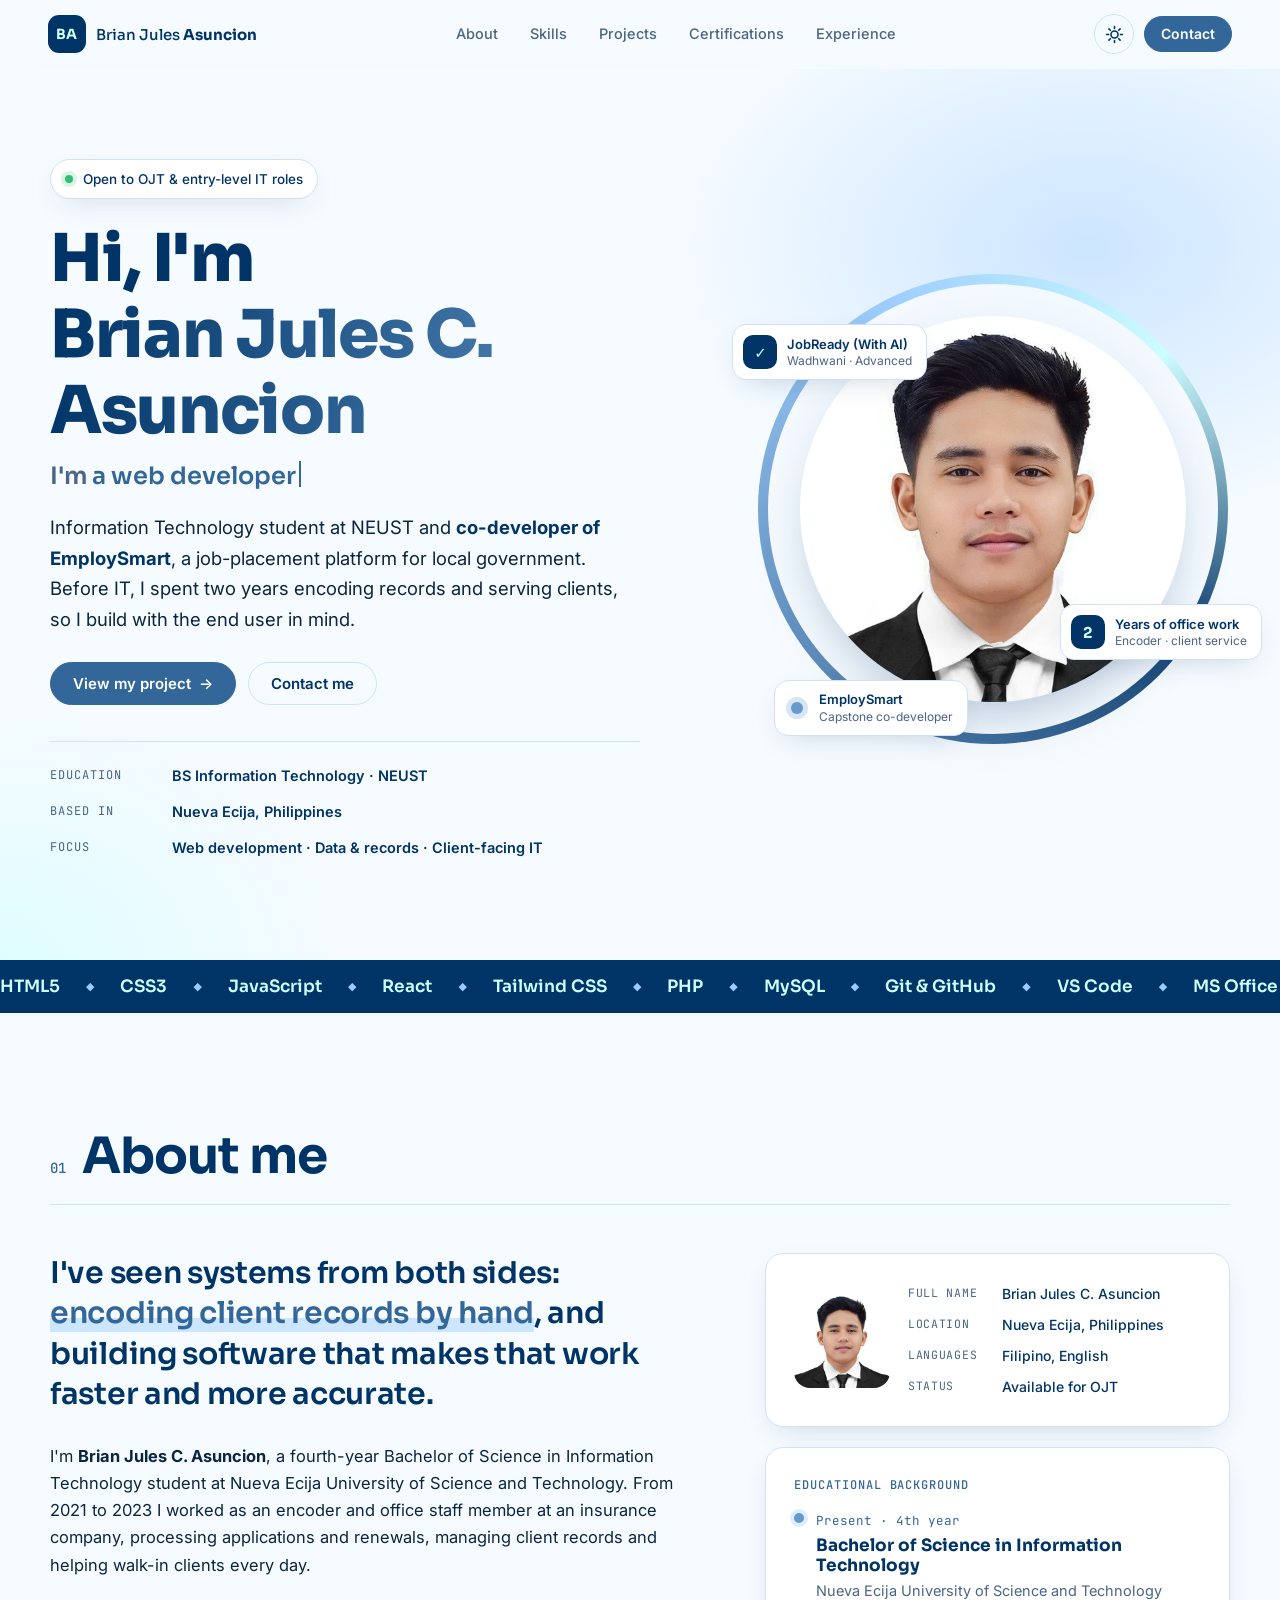
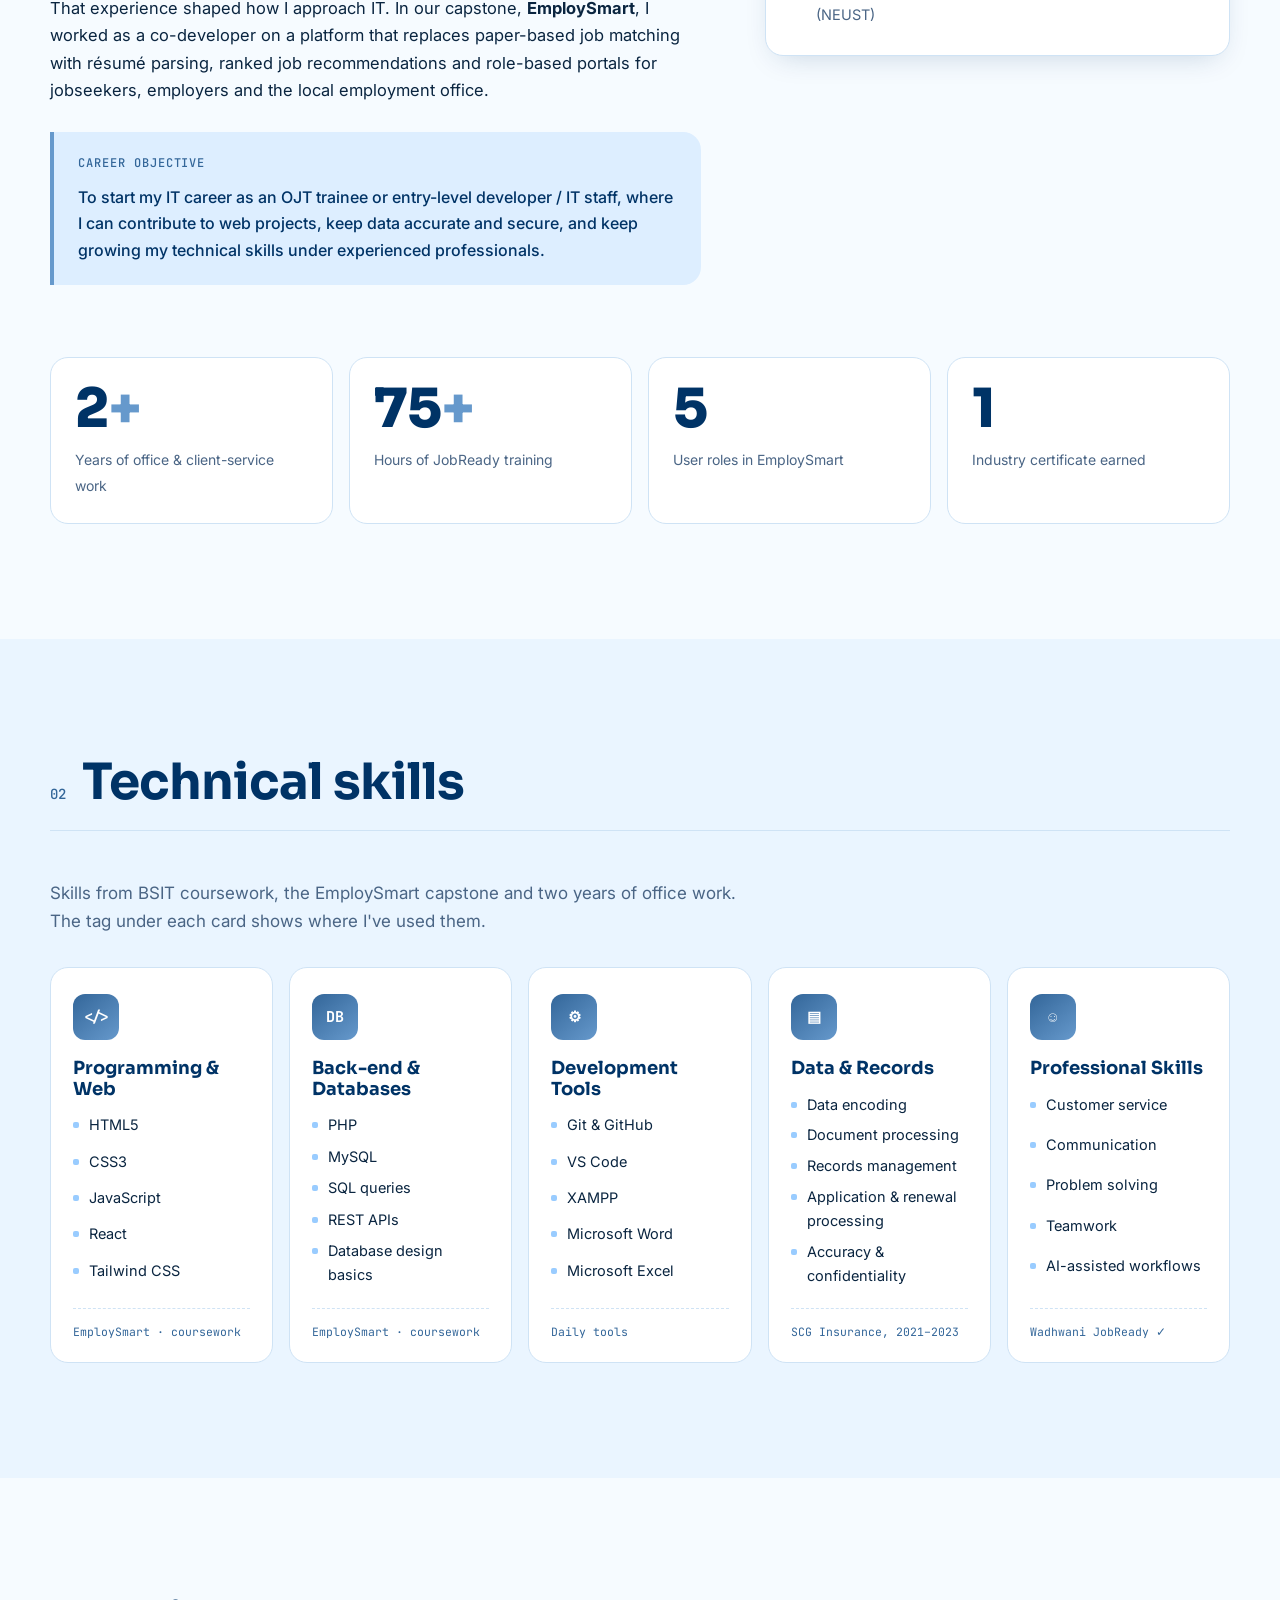
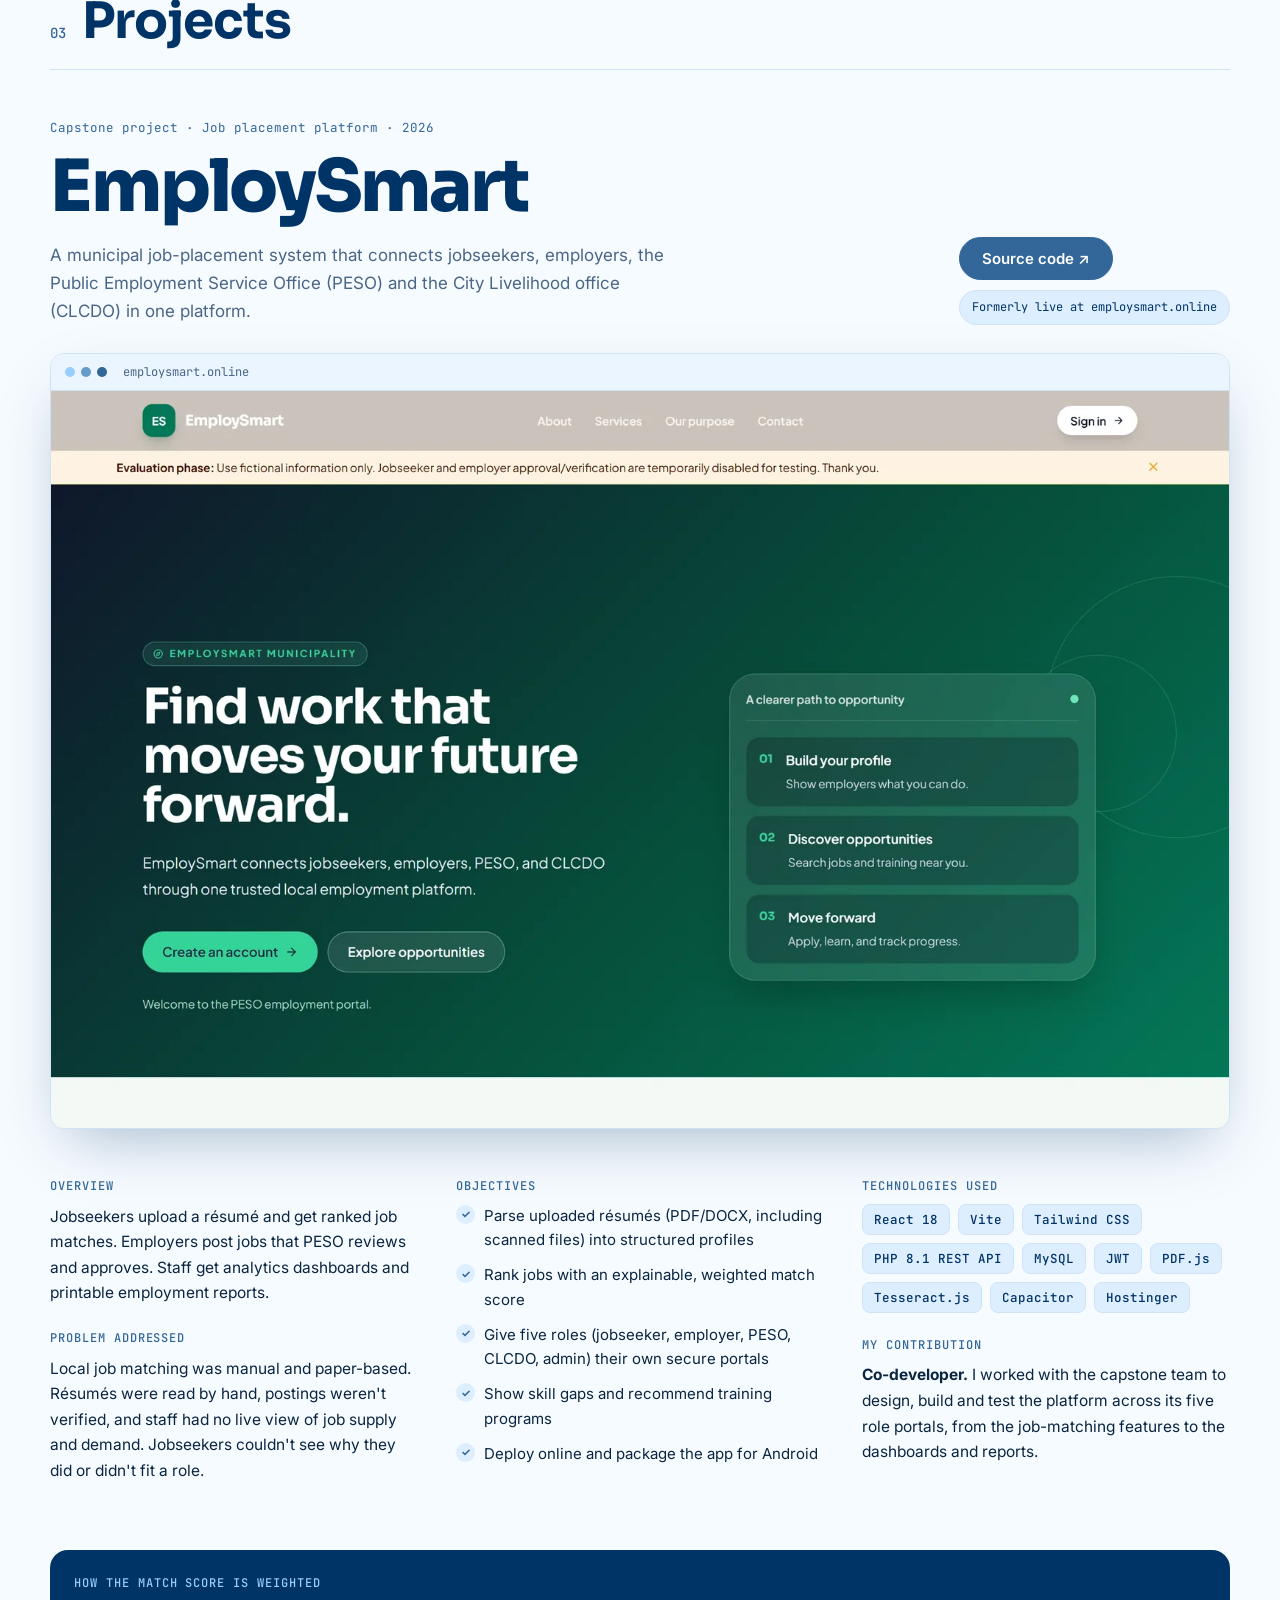
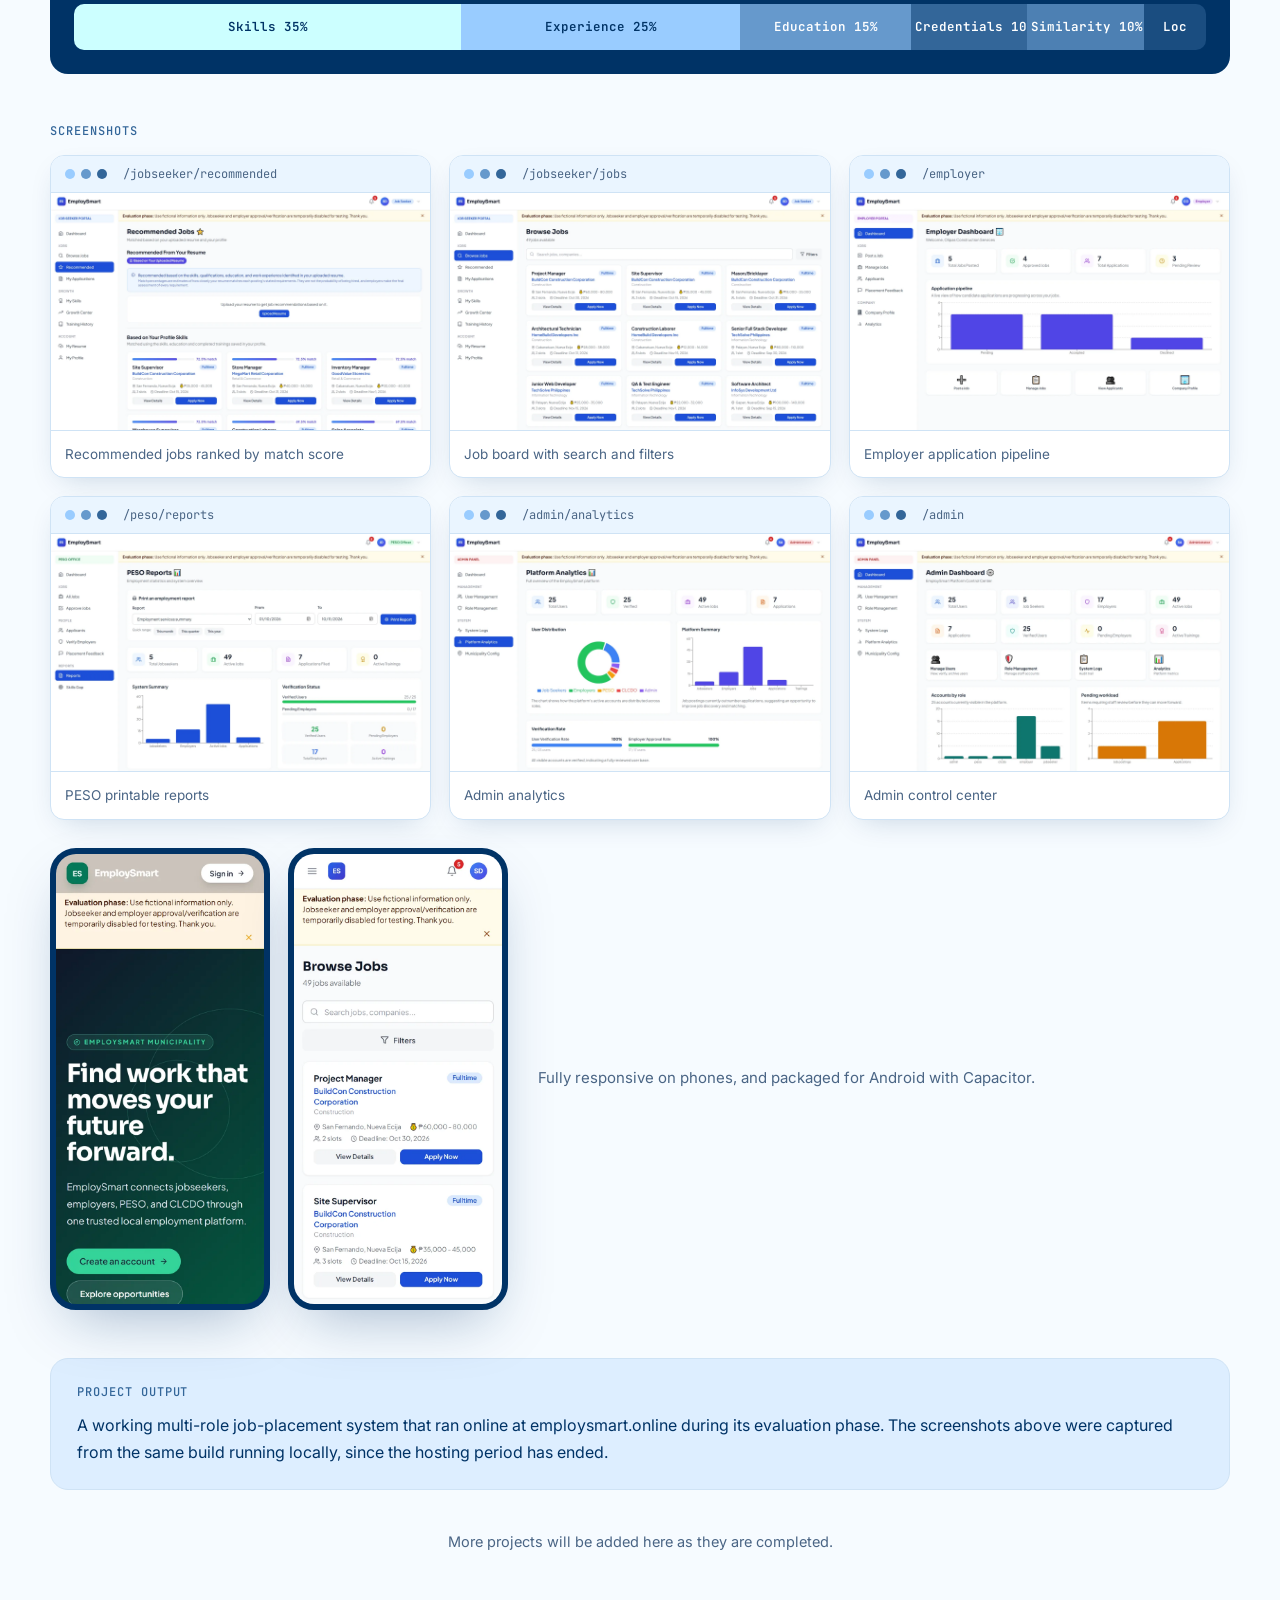
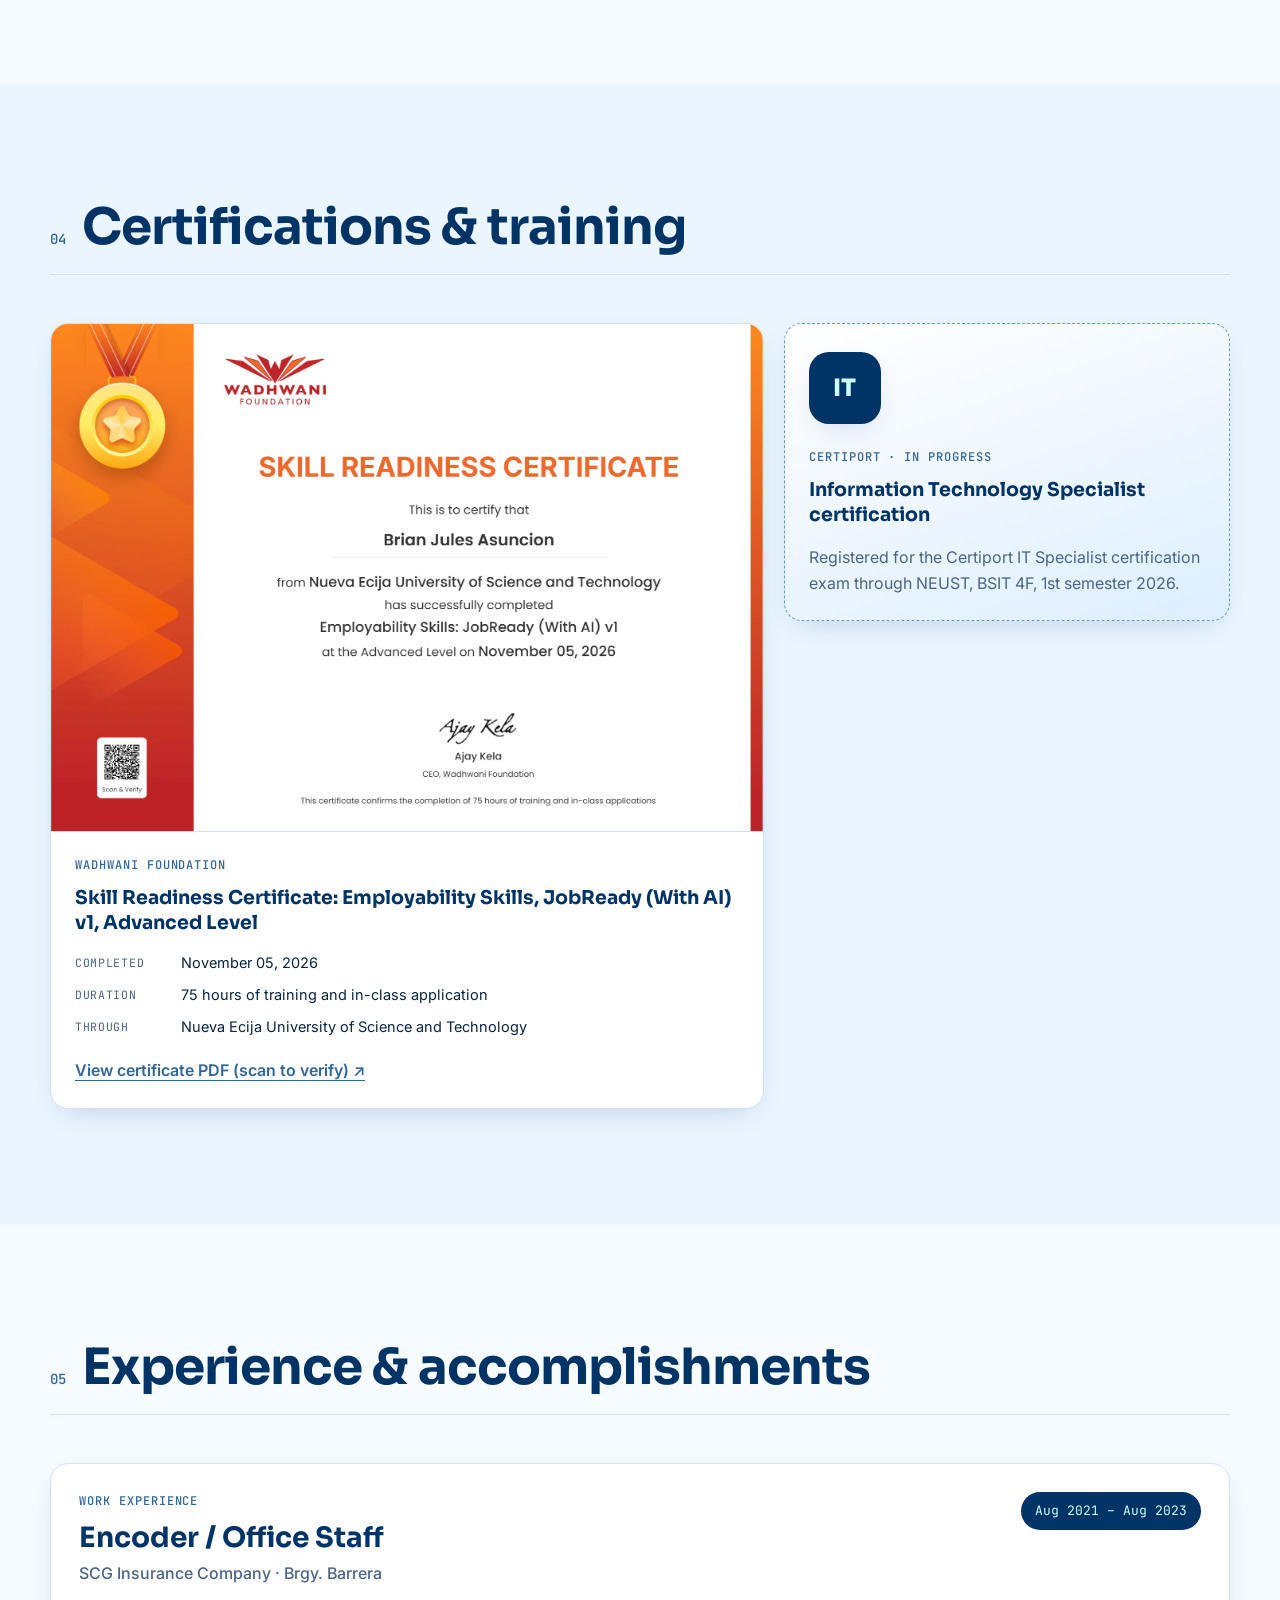
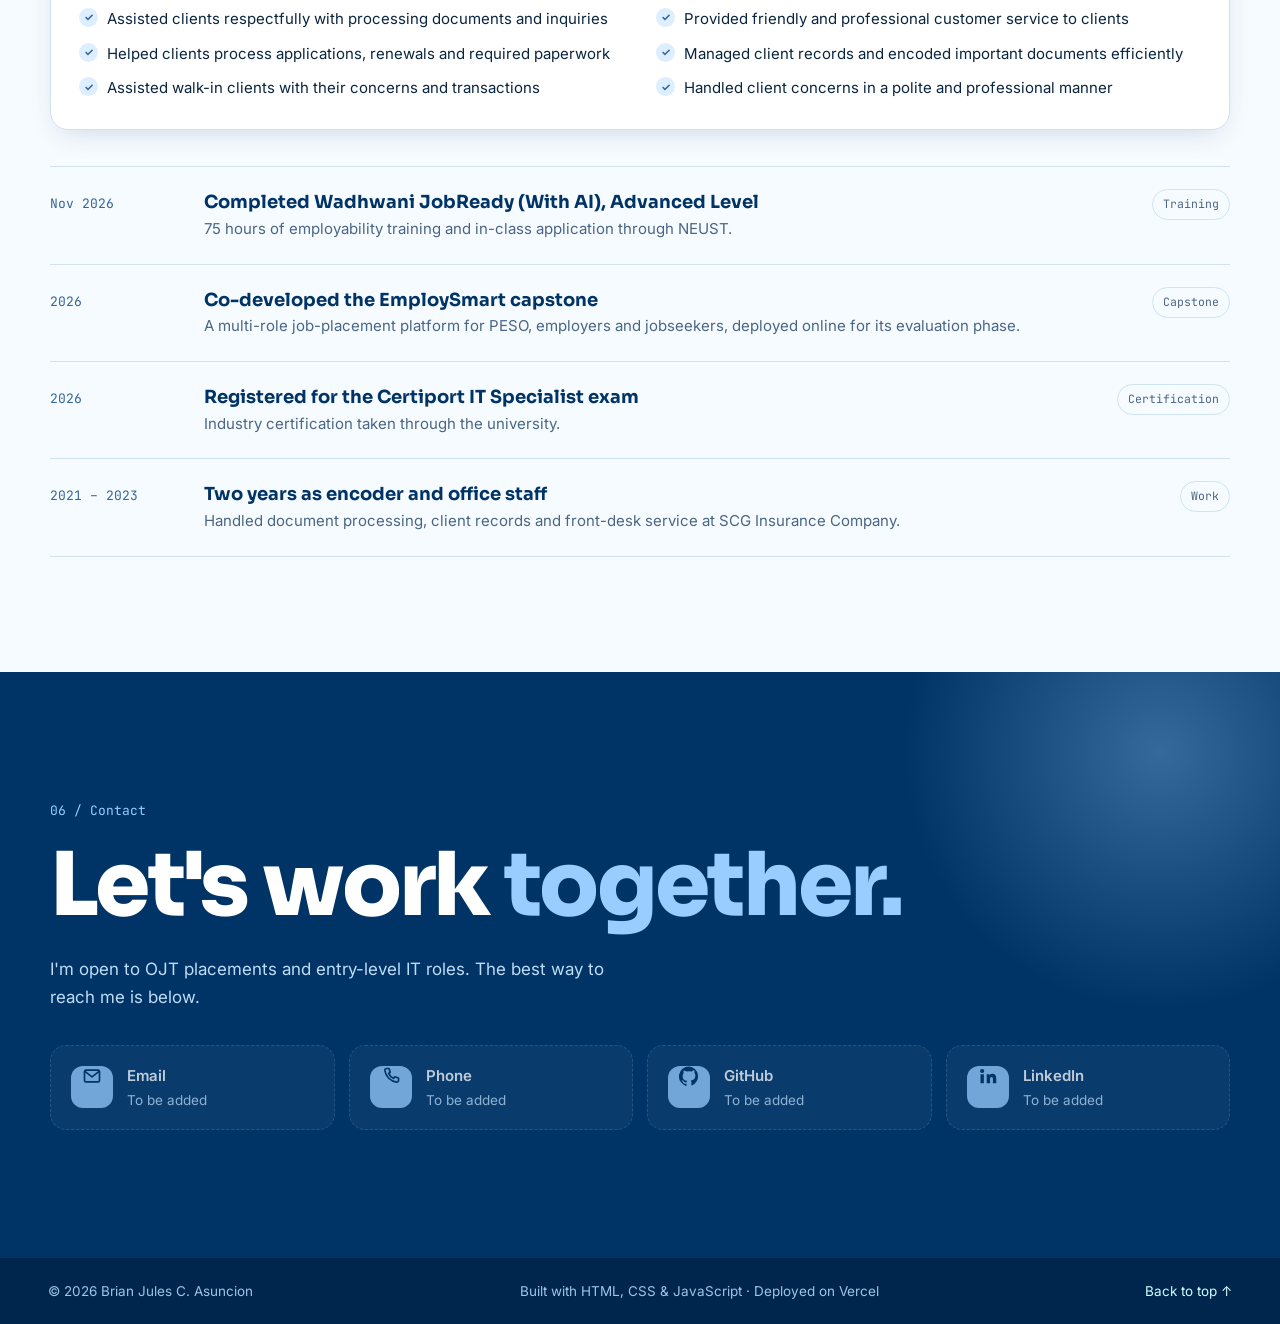
==== index.html @ f1e6bc7c "Add Brian Jules C. Asuncion IT portfolio website" ====
<!doctype html>
<html lang="en">
<head>
  <meta charset="utf-8" />
  <meta name="viewport" content="width=device-width, initial-scale=1" />
  <title>Brian Jules C. Asuncion | IT Portfolio</title>
  <meta name="description" content="IT portfolio of Brian Jules C. Asuncion, a BSIT student at NEUST and co-developer of EmploySmart, a job-placement platform. Skills, projects, certifications and experience." />
  <meta name="theme-color" content="#003366" />
  <meta property="og:title" content="Brian Jules C. Asuncion | IT Portfolio" />
  <meta property="og:description" content="BSIT student, EmploySmart co-developer and former encoder/office staff from Nueva Ecija, Philippines." />
  <meta property="og:image" content="/img/og.jpg" />
  <meta property="og:type" content="website" />
  <link rel="icon" href="data:image/svg+xml,%3Csvg xmlns='http://www.w3.org/2000/svg' viewBox='0 0 64 64'%3E%3Crect width='64' height='64' rx='14' fill='%23003366'/%3E%3Ctext x='50%25' y='54%25' text-anchor='middle' dominant-baseline='middle' font-family='Arial,sans-serif' font-weight='700' font-size='26' fill='%23CCFFFF'%3EBA%3C/text%3E%3C/svg%3E" />
  <link rel="preconnect" href="https://fonts.googleapis.com" />
  <link rel="preconnect" href="https://fonts.gstatic.com" crossorigin />
  <link href="https://fonts.googleapis.com/css2?family=Sora:wght@500;600;700;800&family=Inter:wght@400;500;600&family=JetBrains+Mono:wght@400;500&display=swap" rel="stylesheet" />
  <link rel="preload" as="image" href="img/brian.webp" />
  <link rel="stylesheet" href="styles.css" />
  <script>try{var t=localStorage.getItem('theme');if(t)document.documentElement.dataset.theme=t;}catch(e){}</script>
</head>
<body>
  <a class="skip" href="#main">Skip to content</a>
  <div class="progress" aria-hidden="true"></div>

  <header class="nav">
    <a href="#top" class="nav__logo" aria-label="Back to top">
      <span class="nav__mark">BA</span>
      <span class="nav__name">Brian Jules <b>Asuncion</b></span>
    </a>
    <nav class="nav__links" aria-label="Primary">
      <a href="#about">About</a>
      <a href="#skills">Skills</a>
      <a href="#projects">Projects</a>
      <a href="#certs">Certifications</a>
      <a href="#experience">Experience</a>
    </nav>
    <div class="nav__right">
      <button class="theme-btn" aria-label="Toggle dark mode" title="Toggle dark mode">
        <svg class="i-sun" viewBox="0 0 24 24" aria-hidden="true"><circle cx="12" cy="12" r="4.5" fill="none" stroke="currentColor" stroke-width="2"/><path d="M12 2v2.5M12 19.5V22M2 12h2.5M19.5 12H22M4.9 4.9l1.8 1.8M17.3 17.3l1.8 1.8M4.9 19.1l1.8-1.8M17.3 6.7l1.8-1.8" stroke="currentColor" stroke-width="2" stroke-linecap="round"/></svg>
        <svg class="i-moon" viewBox="0 0 24 24" aria-hidden="true"><path d="M20 14.5A8.5 8.5 0 0 1 9.5 4a8.5 8.5 0 1 0 10.5 10.5Z" fill="none" stroke="currentColor" stroke-width="2" stroke-linejoin="round"/></svg>
      </button>
      <a href="#contact" class="btn btn--sm btn--primary nav__cta">Contact</a>
      <button class="nav__burger" aria-label="Open menu" aria-expanded="false" aria-controls="menu"><span></span><span></span></button>
    </div>
  </header>

  <div class="menu" id="menu" hidden>
    <nav aria-label="Mobile">
      <a href="#about"><small>01</small>About</a>
      <a href="#skills"><small>02</small>Skills</a>
      <a href="#projects"><small>03</small>Projects</a>
      <a href="#certs"><small>04</small>Certifications</a>
      <a href="#experience"><small>05</small>Experience</a>
      <a href="#contact"><small>06</small>Contact</a>
    </nav>
  </div>

  <main id="main">

    <!-- ============ HOME ============ -->
    <section class="hero" id="top">
      <div class="hero__inner">
        <div class="hero__text">
          <span class="eyebrow"><i></i>Open to OJT &amp; entry-level IT roles</span>
          <h1 class="hero__title">Hi, I'm <span class="hero__name">Brian Jules C. Asuncion</span></h1>
          <p class="hero__typed" aria-hidden="true">I'm <span class="typed">a BSIT student</span><span class="caret"></span></p>
          <p class="sr-only">I'm a BSIT student, a web developer, the co-developer of EmploySmart, and an experienced encoder and office staff member.</p>
          <p class="hero__lede">Information Technology student at NEUST and <strong>co-developer of EmploySmart</strong>, a job-placement platform for local government. Before IT, I spent two years encoding records and serving clients, so I build with the end user in mind.</p>
          <div class="hero__cta">
            <a href="#projects" class="btn btn--primary">View my project <span aria-hidden="true">→</span></a>
            <a href="#contact" class="btn btn--ghost">Contact me</a>
          </div>
          <ul class="hero__meta">
            <li><span class="mono">Education</span><b>BS Information Technology · NEUST</b></li>
            <li><span class="mono">Based in</span><b>Nueva Ecija, Philippines</b></li>
            <li><span class="mono">Focus</span><b>Web development · Data &amp; records · Client-facing IT</b></li>
          </ul>
        </div>

        <div class="hero__visual">
          <div class="hero__ring" aria-hidden="true"></div>
          <div class="hero__photo">
            <img src="img/brian.webp" alt="Portrait of Brian Jules C. Asuncion in a dark suit and tie" width="600" height="600" />
          </div>
          <div class="badge badge--a"><span class="badge__icon" aria-hidden="true">✓</span><span><b>JobReady (With AI)</b><small>Wadhwani · Advanced</small></span></div>
          <div class="badge badge--b"><span class="badge__num">2</span><span><b>Years of office work</b><small>Encoder · client service</small></span></div>
          <a class="badge badge--c" href="#projects"><span class="badge__dot" aria-hidden="true"></span><span><b>EmploySmart</b><small>Capstone co-developer</small></span></a>
        </div>
      </div>
    </section>

    <div class="marquee" aria-label="Tools and technologies">
      <div class="marquee__track">
        <span>HTML5</span><i>◆</i><span>CSS3</span><i>◆</i><span>JavaScript</span><i>◆</i><span>React</span><i>◆</i><span>Tailwind CSS</span><i>◆</i><span>PHP</span><i>◆</i><span>MySQL</span><i>◆</i><span>Git &amp; GitHub</span><i>◆</i><span>VS Code</span><i>◆</i><span>MS Office</span><i>◆</i><span>Data Encoding</span><i>◆</i>
        <span aria-hidden="true">HTML5</span><i>◆</i><span aria-hidden="true">CSS3</span><i>◆</i><span aria-hidden="true">JavaScript</span><i>◆</i><span aria-hidden="true">React</span><i>◆</i><span aria-hidden="true">Tailwind CSS</span><i>◆</i><span aria-hidden="true">PHP</span><i>◆</i><span aria-hidden="true">MySQL</span><i>◆</i><span aria-hidden="true">Git &amp; GitHub</span><i>◆</i><span aria-hidden="true">VS Code</span><i>◆</i><span aria-hidden="true">MS Office</span><i>◆</i><span aria-hidden="true">Data Encoding</span><i>◆</i>
      </div>
    </div>

    <!-- ============ ABOUT ============ -->
    <section class="section" id="about">
      <header class="sec-head reveal">
        <span class="sec-head__idx mono">01</span>
        <h2 class="sec-head__title">About me</h2>
      </header>

      <div class="about">
        <div class="about__main">
          <p class="big reveal">I've seen systems from both sides: <em>encoding client records by hand</em>, and building software that makes that work faster and more accurate.</p>
          <p class="reveal">I'm <strong>Brian Jules C. Asuncion</strong>, a fourth-year Bachelor of Science in Information Technology student at Nueva Ecija University of Science and Technology. From 2021 to 2023 I worked as an encoder and office staff member at an insurance company, processing applications and renewals, managing client records and helping walk-in clients every day.</p>
          <p class="reveal">That experience shaped how I approach IT. In our capstone, <strong>EmploySmart</strong>, I worked as a co-developer on a platform that replaces paper-based job matching with résumé parsing, ranked job recommendations and role-based portals for jobseekers, employers and the local employment office.</p>

          <div class="objective reveal">
            <span class="mono label">Career objective</span>
            <p>To start my IT career as an OJT trainee or entry-level developer / IT staff, where I can contribute to web projects, keep data accurate and secure, and keep growing my technical skills under experienced professionals.</p>
          </div>
        </div>

        <aside class="about__side">
          <div class="card profile reveal">
            <img src="img/brian.webp" alt="" width="600" height="600" loading="lazy" />
            <dl class="facts">
              <div><dt class="mono">Full name</dt><dd>Brian Jules C. Asuncion</dd></div>
              <div><dt class="mono">Location</dt><dd>Nueva Ecija, Philippines</dd></div>
              <div><dt class="mono">Languages</dt><dd>Filipino, English</dd></div>
              <div><dt class="mono">Status</dt><dd>Available for OJT</dd></div>
            </dl>
          </div>

          <div class="card reveal">
            <span class="mono label">Educational background</span>
            <ul class="timeline">
              <li>
                <span class="timeline__year mono">Present · 4th year</span>
                <h3>Bachelor of Science in Information Technology</h3>
                <p>Nueva Ecija University of Science and Technology (NEUST)</p>
              </li>
            </ul>
          </div>
        </aside>
      </div>

      <div class="stats">
        <div class="stat reveal"><span class="stat__num" data-count="2">2</span><span class="stat__label">Years of office &amp; client-service work</span></div>
        <div class="stat reveal"><span class="stat__num" data-count="75">75</span><span class="stat__label">Hours of JobReady training</span></div>
        <div class="stat reveal"><span class="stat__num" data-count="5">5</span><span class="stat__label">User roles in EmploySmart</span></div>
        <div class="stat reveal"><span class="stat__num" data-count="1">1</span><span class="stat__label">Industry certificate earned</span></div>
      </div>
    </section>

    <!-- ============ SKILLS ============ -->
    <section class="section section--tint" id="skills">
      <header class="sec-head reveal">
        <span class="sec-head__idx mono">02</span>
        <h2 class="sec-head__title">Technical skills</h2>
      </header>
      <p class="lead reveal"><span>Skills from BSIT coursework, the EmploySmart capstone and two years of office work. The tag under each card shows where I've used them.</span></p>

      <div class="skills">
        <article class="skill reveal">
          <span class="skill__icon" aria-hidden="true">&lt;/&gt;</span>
          <h3>Programming &amp; Web</h3>
          <ul><li>HTML5</li><li>CSS3</li><li>JavaScript</li><li>React</li><li>Tailwind CSS</li></ul>
          <span class="skill__proof mono">EmploySmart · coursework</span>
        </article>
        <article class="skill reveal">
          <span class="skill__icon" aria-hidden="true">DB</span>
          <h3>Back-end &amp; Databases</h3>
          <ul><li>PHP</li><li>MySQL</li><li>SQL queries</li><li>REST APIs</li><li>Database design basics</li></ul>
          <span class="skill__proof mono">EmploySmart · coursework</span>
        </article>
        <article class="skill reveal">
          <span class="skill__icon" aria-hidden="true">⚙</span>
          <h3>Development Tools</h3>
          <ul><li>Git &amp; GitHub</li><li>VS Code</li><li>XAMPP</li><li>Microsoft Word</li><li>Microsoft Excel</li></ul>
          <span class="skill__proof mono">Daily tools</span>
        </article>
        <article class="skill reveal">
          <span class="skill__icon" aria-hidden="true">▤</span>
          <h3>Data &amp; Records</h3>
          <ul><li>Data encoding</li><li>Document processing</li><li>Records management</li><li>Application &amp; renewal processing</li><li>Accuracy &amp; confidentiality</li></ul>
          <span class="skill__proof mono">SCG Insurance, 2021–2023</span>
        </article>
        <article class="skill reveal">
          <span class="skill__icon" aria-hidden="true">☺</span>
          <h3>Professional Skills</h3>
          <ul><li>Customer service</li><li>Communication</li><li>Problem solving</li><li>Teamwork</li><li>AI-assisted workflows</li></ul>
          <span class="skill__proof mono">Wadhwani JobReady ✓</span>
        </article>
      </div>
    </section>

    <!-- ============ PROJECTS ============ -->
    <section class="section" id="projects">
      <header class="sec-head reveal">
        <span class="sec-head__idx mono">03</span>
        <h2 class="sec-head__title">Projects</h2>
      </header>

      <article class="project" id="p-employsmart">
        <div class="project__head reveal">
          <div>
            <p class="mono kicker">Capstone project · Job placement platform · 2026</p>
            <h3 class="project__title">EmploySmart</h3>
            <p class="project__sum">A municipal job-placement system that connects jobseekers, employers, the Public Employment Service Office (PESO) and the City Livelihood office (CLCDO) in one platform.</p>
          </div>
          <div class="project__links">
            <a class="btn btn--primary" href="https://github.com/deguzmanshanmichael/EmploySmart" target="_blank" rel="noopener">Source code ↗</a>
            <span class="pill mono">Formerly live at employsmart.online</span>
          </div>
        </div>

        <figure class="shot shot--hero reveal">
          <div class="shot__bar"><i></i><i></i><i></i><span>employsmart.online</span></div>
          <button class="shot__btn" data-full="img/es-landing.webp" aria-label="Enlarge: EmploySmart landing page">
            <img src="img/es-landing.webp" alt="EmploySmart landing page: Find work that moves your future forward" width="1600" height="1000" loading="lazy" />
          </button>
        </figure>

        <div class="project__body">
          <div class="pcol reveal">
            <h4 class="mono label">Overview</h4>
            <p>Jobseekers upload a résumé and get ranked job matches. Employers post jobs that PESO reviews and approves. Staff get analytics dashboards and printable employment reports.</p>
            <h4 class="mono label">Problem addressed</h4>
            <p>Local job matching was manual and paper-based. Résumés were read by hand, postings weren't verified, and staff had no live view of job supply and demand. Jobseekers couldn't see why they did or didn't fit a role.</p>
          </div>
          <div class="pcol reveal">
            <h4 class="mono label">Objectives</h4>
            <ul class="ticks">
              <li>Parse uploaded résumés (PDF/DOCX, including scanned files) into structured profiles</li>
              <li>Rank jobs with an explainable, weighted match score</li>
              <li>Give five roles (jobseeker, employer, PESO, CLCDO, admin) their own secure portals</li>
              <li>Show skill gaps and recommend training programs</li>
              <li>Deploy online and package the app for Android</li>
            </ul>
          </div>
          <div class="pcol reveal">
            <h4 class="mono label">Technologies used</h4>
            <ul class="tags"><li>React 18</li><li>Vite</li><li>Tailwind CSS</li><li>PHP 8.1 REST API</li><li>MySQL</li><li>JWT</li><li>PDF.js</li><li>Tesseract.js</li><li>Capacitor</li><li>Hostinger</li></ul>
            <h4 class="mono label">My contribution</h4>
            <p><strong>Co-developer.</strong> I worked with the capstone team to design, build and test the platform across its five role portals, from the job-matching features to the dashboards and reports.</p>
          </div>
        </div>

        <div class="algo reveal">
          <p class="mono label">How the match score is weighted</p>
          <div class="algo__bar">
            <span style="--w:35">Skills 35%</span><span style="--w:25">Experience 25%</span><span style="--w:15">Education 15%</span><span style="--w:10">Credentials 10%</span><span style="--w:10">Similarity 10%</span><span style="--w:5" title="Location 5%">Loc</span>
          </div>
        </div>

        <h4 class="mono label gallery__label">Screenshots</h4>
        <div class="gallery">
          <figure class="shot reveal"><div class="shot__bar"><i></i><i></i><i></i><span>/jobseeker/recommended</span></div><button class="shot__btn" data-full="img/es-recommended.webp" aria-label="Enlarge: recommended jobs"><img src="img/es-recommended.webp" alt="Recommended jobs page with match percentages for each posting" loading="lazy" width="1600" height="1000" /></button><figcaption>Recommended jobs ranked by match score</figcaption></figure>
          <figure class="shot reveal"><div class="shot__bar"><i></i><i></i><i></i><span>/jobseeker/jobs</span></div><button class="shot__btn" data-full="img/es-jobs.webp" aria-label="Enlarge: job board"><img src="img/es-jobs.webp" alt="Job board grid with salary, location and apply buttons" loading="lazy" width="1600" height="1000" /></button><figcaption>Job board with search and filters</figcaption></figure>
          <figure class="shot reveal"><div class="shot__bar"><i></i><i></i><i></i><span>/employer</span></div><button class="shot__btn" data-full="img/es-employer.webp" aria-label="Enlarge: employer dashboard"><img src="img/es-employer.webp" alt="Employer dashboard with application pipeline chart" loading="lazy" width="1600" height="1000" /></button><figcaption>Employer application pipeline</figcaption></figure>
          <figure class="shot reveal"><div class="shot__bar"><i></i><i></i><i></i><span>/peso/reports</span></div><button class="shot__btn" data-full="img/es-peso-reports.webp" aria-label="Enlarge: PESO reports"><img src="img/es-peso-reports.webp" alt="PESO reports page with a printable employment report" loading="lazy" width="1600" height="1000" /></button><figcaption>PESO printable reports</figcaption></figure>
          <figure class="shot reveal"><div class="shot__bar"><i></i><i></i><i></i><span>/admin/analytics</span></div><button class="shot__btn" data-full="img/es-analytics.webp" aria-label="Enlarge: admin analytics"><img src="img/es-analytics.webp" alt="Admin analytics with a user distribution chart" loading="lazy" width="1600" height="1000" /></button><figcaption>Admin analytics</figcaption></figure>
          <figure class="shot reveal"><div class="shot__bar"><i></i><i></i><i></i><span>/admin</span></div><button class="shot__btn" data-full="img/es-admin.webp" aria-label="Enlarge: admin dashboard"><img src="img/es-admin.webp" alt="Admin dashboard with accounts by role and pending workload" loading="lazy" width="1600" height="1000" /></button><figcaption>Admin control center</figcaption></figure>
        </div>

        <div class="phones">
          <button class="phone reveal" data-full="img/es-m-landing.webp" aria-label="Enlarge: landing page on a phone"><img src="img/es-m-landing.webp" alt="EmploySmart landing page on a phone" loading="lazy" width="600" height="1298" /></button>
          <button class="phone reveal" data-full="img/es-m-jobs.webp" aria-label="Enlarge: job board on a phone"><img src="img/es-m-jobs.webp" alt="EmploySmart job board on a phone" loading="lazy" width="600" height="1298" /></button>
          <p class="phones__note">Fully responsive on phones, and packaged for Android with Capacitor.</p>
        </div>

        <div class="outcome reveal">
          <span class="mono label">Project output</span>
          <p>A working multi-role job-placement system that ran online at employsmart.online during its evaluation phase. The screenshots above were captured from the same build running locally, since the hosting period has ended.</p>
        </div>
      </article>

      <p class="more-note reveal">More projects will be added here as they are completed.</p>
    </section>

    <!-- ============ CERTIFICATIONS ============ -->
    <section class="section section--tint" id="certs">
      <header class="sec-head reveal">
        <span class="sec-head__idx mono">04</span>
        <h2 class="sec-head__title">Certifications &amp; training</h2>
      </header>

      <div class="certs">
        <article class="cert reveal">
          <button class="cert__img" data-full="img/cert-wadhwani.webp" aria-label="Enlarge: Wadhwani Foundation certificate">
            <img src="img/cert-wadhwani.webp" alt="Wadhwani Foundation Skill Readiness Certificate awarded to Brian Jules Asuncion for Employability Skills: JobReady (With AI) v1 at the Advanced Level" loading="lazy" width="1788" height="1273" />
          </button>
          <div class="cert__info">
            <span class="mono label">Wadhwani Foundation</span>
            <h3>Skill Readiness Certificate: Employability Skills, JobReady (With AI) v1, Advanced Level</h3>
            <dl>
              <div><dt class="mono">Completed</dt><dd>November 05, 2026</dd></div>
              <div><dt class="mono">Duration</dt><dd>75 hours of training and in-class application</dd></div>
              <div><dt class="mono">Through</dt><dd>Nueva Ecija University of Science and Technology</dd></div>
            </dl>
            <a href="certificates/wadhwani-jobready.pdf" target="_blank" rel="noopener" class="link">View certificate PDF (scan to verify) ↗</a>
          </div>
        </article>

        <article class="cert cert--pending reveal">
          <div class="cert__badge" aria-hidden="true"><span>IT</span></div>
          <div class="cert__info">
            <span class="mono label">Certiport · In progress</span>
            <h3>Information Technology Specialist certification</h3>
            <p>Registered for the Certiport IT Specialist certification exam through NEUST, BSIT 4F, 1st semester 2026.</p>
          </div>
        </article>
      </div>
    </section>

    <!-- ============ EXPERIENCE ============ -->
    <section class="section" id="experience">
      <header class="sec-head reveal">
        <span class="sec-head__idx mono">05</span>
        <h2 class="sec-head__title">Experience &amp; accomplishments</h2>
      </header>

      <div class="job card reveal">
        <div class="job__head">
          <div>
            <span class="mono label">Work experience</span>
            <h3>Encoder / Office Staff</h3>
            <p class="job__org">SCG Insurance Company · Brgy. Barrera</p>
          </div>
          <span class="job__date mono">Aug 2021 – Aug 2023</span>
        </div>
        <ul class="ticks ticks--2">
          <li>Assisted clients respectfully with processing documents and inquiries</li>
          <li>Provided friendly and professional customer service to clients</li>
          <li>Helped clients process applications, renewals and required paperwork</li>
          <li>Managed client records and encoded important documents efficiently</li>
          <li>Assisted walk-in clients with their concerns and transactions</li>
          <li>Handled client concerns in a polite and professional manner</li>
        </ul>
      </div>

      <ol class="log">
        <li class="log__item reveal">
          <span class="log__date mono">Nov 2026</span>
          <div><h3>Completed Wadhwani JobReady (With AI), Advanced Level</h3><p>75 hours of employability training and in-class application through NEUST.</p></div>
          <span class="log__tag mono">Training</span>
        </li>
        <li class="log__item reveal">
          <span class="log__date mono">2026</span>
          <div><h3>Co-developed the EmploySmart capstone</h3><p>A multi-role job-placement platform for PESO, employers and jobseekers, deployed online for its evaluation phase.</p></div>
          <span class="log__tag mono">Capstone</span>
        </li>
        <li class="log__item reveal">
          <span class="log__date mono">2026</span>
          <div><h3>Registered for the Certiport IT Specialist exam</h3><p>Industry certification taken through the university.</p></div>
          <span class="log__tag mono">Certification</span>
        </li>
        <li class="log__item reveal">
          <span class="log__date mono">2021 – 2023</span>
          <div><h3>Two years as encoder and office staff</h3><p>Handled document processing, client records and front-desk service at SCG Insurance Company.</p></div>
          <span class="log__tag mono">Work</span>
        </li>
      </ol>
    </section>

    <!-- ============ CONTACT ============ -->
    <section class="contact" id="contact">
      <div class="contact__inner">
        <p class="mono contact__kicker">06 / Contact</p>
        <h2 class="contact__title">Let's work <em>together.</em></h2>
        <p class="contact__lede">I'm open to OJT placements and entry-level IT roles. The best way to reach me is below.</p>
        <div class="contact__links" data-contact></div>
      </div>
    </section>
  </main>

  <footer class="footer">
    <span>© <span class="js-year">2026</span> Brian Jules C. Asuncion</span>
    <span class="hide-sm">Built with HTML, CSS &amp; JavaScript · Deployed on Vercel</span>
    <a href="#top">Back to top ↑</a>
  </footer>

  <div class="lightbox" role="dialog" aria-modal="true" aria-label="Image preview" hidden>
    <button class="lightbox__close" aria-label="Close preview">Close ✕</button>
    <img alt="" />
    <p class="lightbox__cap"></p>
  </div>
  <div class="toast" role="status" aria-live="polite"></div>

  <script src="main.js"></script>
</body>
</html>
---- styles.css ----
/* ==========================================================
   Brian Jules C. Asuncion — IT Portfolio
   Palette: #003366 · #336699 · #6699CC · #99CCFF · #CCFFFF
   ========================================================== */

:root {
  --navy: #003366;
  --blue: #336699;
  --steel: #6699CC;
  --sky: #99CCFF;
  --ice: #CCFFFF;

  --bg: #F6FBFF;
  --bg-tint: #EAF5FF;
  --surface: #FFFFFF;
  --ink: #0A2540;
  --ink-strong: var(--navy);
  --muted: #4A6585;
  --line: #CFE3F5;
  --accent: var(--blue);
  --accent-ink: #FFFFFF;
  --accent-soft: #DDEEFF;
  --hl: var(--sky);
  --shadow: 0 10px 30px -12px rgba(0, 51, 102, .22);
  --shadow-lg: 0 24px 60px -20px rgba(0, 51, 102, .35);

  --f-head: "Sora", system-ui, sans-serif;
  --f-body: "Inter", system-ui, sans-serif;
  --f-mono: "JetBrains Mono", ui-monospace, monospace;
  --r: 18px;
  --gutter: clamp(16px, 4vw, 48px);
  --max: 1180px;
  color-scheme: light;
}

@media (prefers-color-scheme: dark) {
  :root:not([data-theme="light"]) {
    --bg: #001A33;
    --bg-tint: #00213F;
    --surface: #002A50;
    --ink: #DCEFFF;
    --ink-strong: var(--ice);
    --muted: #8FB3D6;
    --line: #11406B;
    --accent: var(--sky);
    --accent-ink: var(--navy);
    --accent-soft: #0B3A66;
    --hl: var(--blue);
    --shadow: 0 10px 30px -12px rgba(0, 0, 0, .5);
    --shadow-lg: 0 24px 60px -20px rgba(0, 0, 0, .6);
    color-scheme: dark;
  }
}
:root[data-theme="dark"] {
  --bg: #001A33;
  --bg-tint: #00213F;
  --surface: #002A50;
  --ink: #DCEFFF;
  --ink-strong: var(--ice);
  --muted: #8FB3D6;
  --line: #11406B;
  --accent: var(--sky);
  --accent-ink: var(--navy);
  --accent-soft: #0B3A66;
  --hl: var(--blue);
  --shadow: 0 10px 30px -12px rgba(0, 0, 0, .5);
  --shadow-lg: 0 24px 60px -20px rgba(0, 0, 0, .6);
  color-scheme: dark;
}

/* ---------- Base ---------- */
*, *::before, *::after { box-sizing: border-box; }
html { scroll-behavior: smooth; scroll-padding-top: 84px; -webkit-text-size-adjust: 100%; }
body {
  margin: 0;
  background: var(--bg);
  color: var(--ink);
  font: 400 16px/1.65 var(--f-body);
  -webkit-font-smoothing: antialiased;
  overflow-x: hidden;
  transition: background-color .3s, color .3s;
}
img { max-width: 100%; display: block; height: auto; }
a { color: inherit; }
button { font: inherit; color: inherit; cursor: pointer; background: none; border: 0; padding: 0; }
h1, h2, h3, h4 { font-family: var(--f-head); color: var(--ink-strong); line-height: 1.15; margin: 0; }
p { margin: 0 0 1em; }
ul, ol { margin: 0; padding: 0; list-style: none; }
.mono { font-family: var(--f-mono); }
.label { display: block; font-size: 12px; letter-spacing: .08em; text-transform: uppercase; color: var(--accent); margin-bottom: 10px; font-weight: 500; }
.sr-only { position: absolute; width: 1px; height: 1px; overflow: hidden; clip: rect(0 0 0 0); white-space: nowrap; }
.skip { position: absolute; left: 16px; top: -60px; z-index: 100; background: var(--navy); color: #fff; padding: 10px 16px; border-radius: 10px; }
.skip:focus { top: 12px; }
:focus-visible { outline: 3px solid var(--steel); outline-offset: 3px; border-radius: 6px; }
::selection { background: var(--sky); color: var(--navy); }

.progress { position: fixed; inset: 0 0 auto 0; height: 3px; z-index: 60; background: linear-gradient(90deg, var(--blue), var(--sky)); transform-origin: 0 50%; transform: scaleX(0); }

/* ---------- Buttons ---------- */
.btn {
  display: inline-flex; align-items: center; gap: 8px;
  padding: 13px 22px; border-radius: 999px;
  font: 600 15px/1 var(--f-body); text-decoration: none;
  border: 1.5px solid var(--line); background: var(--surface); color: var(--ink-strong);
  transition: transform .2s, background-color .2s, border-color .2s, box-shadow .2s;
}
.btn:hover { transform: translateY(-2px); border-color: var(--steel); box-shadow: var(--shadow); }
.btn--primary { background: var(--accent); border-color: var(--accent); color: var(--accent-ink); }
.btn--primary:hover { background: var(--navy); border-color: var(--navy); color: #fff; }
:root[data-theme="dark"] .btn--primary:hover { background: var(--ice); border-color: var(--ice); color: var(--navy); }
@media (prefers-color-scheme: dark) { :root:not([data-theme="light"]) .btn--primary:hover { background: var(--ice); border-color: var(--ice); color: var(--navy); } }
.btn--ghost { background: transparent; }
.btn--sm { padding: 10px 16px; font-size: 14px; }
.pill { display: inline-block; padding: 7px 12px; border-radius: 999px; font-size: 12px; background: var(--accent-soft); color: var(--ink-strong); border: 1px solid var(--line); }

/* ---------- Nav ---------- */
.nav {
  position: sticky; top: 0; z-index: 50;
  display: flex; align-items: center; justify-content: space-between; gap: 16px;
  padding: 14px var(--gutter);
  background: color-mix(in srgb, var(--bg) 82%, transparent);
  backdrop-filter: saturate(160%) blur(14px); -webkit-backdrop-filter: saturate(160%) blur(14px);
  border-bottom: 1px solid transparent;
  transition: border-color .3s, background-color .3s;
}
.nav.is-scrolled { border-bottom-color: var(--line); }
.nav__logo { display: flex; align-items: center; gap: 10px; text-decoration: none; }
.nav__mark { display: grid; place-items: center; width: 38px; height: 38px; border-radius: 11px; background: var(--navy); color: var(--ice); font: 700 14px var(--f-head); letter-spacing: .02em; }
.nav__name { font: 500 15px var(--f-head); color: var(--ink-strong); }
.nav__name b { font-weight: 700; }
.nav__links { display: flex; gap: 4px; }
.nav__links a { padding: 8px 14px; border-radius: 999px; text-decoration: none; font-size: 14.5px; font-weight: 500; color: var(--muted); transition: color .2s, background-color .2s; }
.nav__links a:hover, .nav__links a.is-active { color: var(--ink-strong); background: var(--accent-soft); }
.nav__right { display: flex; align-items: center; gap: 10px; }
.theme-btn { width: 40px; height: 40px; border-radius: 50%; display: grid; place-items: center; border: 1.5px solid var(--line); color: var(--ink-strong); transition: border-color .2s; }
.theme-btn:hover { border-color: var(--steel); }
.theme-btn svg { width: 19px; height: 19px; }
.i-moon { display: none; }
:root[data-theme="dark"] .i-sun { display: none; }
:root[data-theme="dark"] .i-moon { display: block; }
@media (prefers-color-scheme: dark) {
  :root:not([data-theme="light"]) .i-sun { display: none; }
  :root:not([data-theme="light"]) .i-moon { display: block; }
}
.nav__burger { display: none; width: 42px; height: 42px; border-radius: 50%; border: 1.5px solid var(--line); position: relative; }
.nav__burger span { position: absolute; left: 12px; right: 12px; height: 2px; background: var(--ink-strong); border-radius: 2px; transition: transform .3s; }
.nav__burger span:first-child { top: 16px; }
.nav__burger span:last-child { top: 23px; }
.nav__burger[aria-expanded="true"] span:first-child { transform: translateY(3.5px) rotate(45deg); }
.nav__burger[aria-expanded="true"] span:last-child { transform: translateY(-3.5px) rotate(-45deg); }

.menu { position: fixed; inset: 0; z-index: 45; background: var(--bg); padding: 100px var(--gutter) 40px; }
.menu nav { display: flex; flex-direction: column; }
.menu a { display: flex; align-items: baseline; gap: 14px; padding: 16px 0; border-bottom: 1px solid var(--line); text-decoration: none; font: 600 28px var(--f-head); color: var(--ink-strong); }
.menu small { font: 500 13px var(--f-mono); color: var(--accent); }

/* ---------- Hero ---------- */
.hero { position: relative; padding: clamp(40px, 7vw, 90px) var(--gutter) clamp(56px, 8vw, 100px); overflow: hidden; }
.hero::before {
  content: ""; position: absolute; inset: 0; z-index: -1;
  background:
    radial-gradient(600px 400px at 85% 20%, color-mix(in srgb, var(--sky) 45%, transparent), transparent 70%),
    radial-gradient(500px 360px at 0% 100%, color-mix(in srgb, var(--ice) 55%, transparent), transparent 70%);
}
:root[data-theme="dark"] .hero::before { opacity: .35; }
@media (prefers-color-scheme: dark) { :root:not([data-theme="light"]) .hero::before { opacity: .35; } }
.hero__inner { max-width: var(--max); margin: 0 auto; display: grid; grid-template-columns: 1.15fr .85fr; gap: clamp(32px, 5vw, 72px); align-items: center; }
.eyebrow { display: inline-flex; align-items: center; gap: 10px; padding: 8px 14px; border-radius: 999px; background: var(--surface); border: 1px solid var(--line); font-size: 13.5px; font-weight: 500; color: var(--ink-strong); box-shadow: var(--shadow); }
.eyebrow i { width: 8px; height: 8px; border-radius: 50%; background: #2fbf71; box-shadow: 0 0 0 4px rgba(47, 191, 113, .18); animation: pulse 2s infinite; }
@keyframes pulse { 50% { box-shadow: 0 0 0 7px rgba(47, 191, 113, .05); } }
.hero__title { margin: 22px 0 12px; font-size: clamp(36px, 5.6vw, 66px); font-weight: 800; letter-spacing: -.02em; }
.hero__name { display: block; background: linear-gradient(100deg, var(--navy) 0%, var(--blue) 55%, var(--steel) 100%); -webkit-background-clip: text; background-clip: text; color: transparent; }
:root[data-theme="dark"] .hero__name { background-image: linear-gradient(100deg, var(--ice), var(--sky) 60%, var(--steel)); }
@media (prefers-color-scheme: dark) { :root:not([data-theme="light"]) .hero__name { background-image: linear-gradient(100deg, var(--ice), var(--sky) 60%, var(--steel)); } }
.hero__typed { font: 600 clamp(18px, 2.2vw, 24px) var(--f-head); color: var(--muted); margin-bottom: 18px; min-height: 1.4em; }
.typed { color: var(--accent); }
.caret { display: inline-block; width: 2px; height: 1.05em; margin-left: 3px; vertical-align: -3px; background: var(--accent); animation: blink 1s steps(1) infinite; }
@keyframes blink { 50% { opacity: 0; } }
.hero__lede { font-size: clamp(16px, 1.5vw, 18.5px); max-width: 590px; color: var(--ink); }
.hero__lede strong { color: var(--ink-strong); }
.hero__cta { display: flex; flex-wrap: wrap; gap: 12px; margin: 28px 0 36px; }
.hero__meta { display: grid; gap: 12px; border-top: 1px solid var(--line); padding-top: 22px; max-width: 590px; }
.hero__meta li { display: grid; grid-template-columns: 110px 1fr; gap: 12px; font-size: 14.5px; }
.hero__meta span { font-size: 12px; text-transform: uppercase; letter-spacing: .08em; color: var(--muted); padding-top: 2px; }
.hero__meta b { font-weight: 600; color: var(--ink-strong); }

.hero__visual { position: relative; justify-self: center; width: min(420px, 100%); aspect-ratio: 1; }
.hero__ring { position: absolute; inset: -6%; border-radius: 50%; background: conic-gradient(from 120deg, var(--navy), var(--blue), var(--steel), var(--sky), var(--ice), var(--navy)); animation: spin 18s linear infinite; opacity: .9; }
.hero__ring::after { content: ""; position: absolute; inset: 10px; border-radius: 50%; background: var(--bg); }
@keyframes spin { to { transform: rotate(360deg); } }
.hero__photo { position: absolute; inset: 4%; border-radius: 50%; overflow: hidden; background: linear-gradient(160deg, var(--ice), var(--sky)); box-shadow: var(--shadow-lg); }
.hero__photo img { width: 100%; height: 100%; object-fit: cover; }
.badge { position: absolute; display: flex; align-items: center; gap: 10px; padding: 10px 14px 10px 10px; border-radius: 14px; background: var(--surface); border: 1px solid var(--line); box-shadow: var(--shadow); text-decoration: none; font-size: 13px; line-height: 1.3; animation: float 6s ease-in-out infinite; }
.badge b { display: block; font-weight: 600; color: var(--ink-strong); }
.badge small { color: var(--muted); font-size: 12px; }
.badge--a { top: 6%; left: -12%; }
.badge--b { bottom: 14%; right: -14%; animation-delay: -2s; }
.badge--c { bottom: -4%; left: -2%; animation-delay: -4s; }
.badge__icon, .badge__num { display: grid; place-items: center; width: 34px; height: 34px; border-radius: 10px; background: var(--navy); color: var(--ice); font: 700 15px var(--f-head); flex: none; }
.badge__dot { width: 12px; height: 12px; margin: 0 6px; border-radius: 50%; background: var(--steel); box-shadow: 0 0 0 5px color-mix(in srgb, var(--steel) 25%, transparent); flex: none; }
@keyframes float { 50% { transform: translateY(-8px); } }

/* ---------- Marquee ---------- */
.marquee { overflow: hidden; background: var(--navy); color: var(--ice); padding: 16px 0; }
.marquee__track { display: flex; gap: 26px; width: max-content; animation: marquee 38s linear infinite; font: 600 17px var(--f-head); white-space: nowrap; align-items: center; }
.marquee__track i { font-style: normal; color: var(--sky); font-size: 11px; }
@keyframes marquee { to { transform: translateX(-50%); } }

/* ---------- Sections ---------- */
.section { padding: clamp(64px, 9vw, 120px) var(--gutter); }
.section > * { max-width: var(--max); margin-left: auto; margin-right: auto; }
.section--tint { background: var(--bg-tint); }
.sec-head { display: flex; align-items: baseline; gap: 16px; margin-bottom: clamp(28px, 4vw, 48px); padding-bottom: 18px; border-bottom: 1px solid var(--line); }
.sec-head__idx { font-size: 14px; color: var(--accent); font-weight: 500; }
.sec-head__title { font-size: clamp(30px, 4.4vw, 50px); font-weight: 700; letter-spacing: -.02em; }
.lead { font-size: 17px; color: var(--muted); margin-bottom: 32px; }
.lead span { display: block; max-width: 700px; }
.card { background: var(--surface); border: 1px solid var(--line); border-radius: var(--r); padding: clamp(20px, 3vw, 28px); box-shadow: var(--shadow); }

/* ---------- About ---------- */
.about { display: grid; grid-template-columns: 1.4fr 1fr; gap: clamp(28px, 5vw, 64px); align-items: start; }
.big { font: 600 clamp(22px, 2.6vw, 30px)/1.35 var(--f-head); color: var(--ink-strong); letter-spacing: -.01em; margin-bottom: 28px; }
.big em { font-style: normal; color: var(--accent); background: linear-gradient(transparent 62%, color-mix(in srgb, var(--hl) 45%, transparent) 62%); }
.about__main > p:not(.big) { font-size: 16.5px; }
.objective { margin-top: 28px; padding: 22px 24px; border-left: 4px solid var(--steel); background: var(--accent-soft); border-radius: 0 var(--r) var(--r) 0; }
.objective p { margin: 0; color: var(--ink-strong); font-weight: 500; }
.about__side { display: grid; gap: 20px; }
.profile { display: grid; grid-template-columns: 96px 1fr; gap: 18px; align-items: center; }
.profile img { width: 96px; height: 96px; border-radius: 16px; object-fit: cover; background: var(--ice); }
.facts { margin: 0; display: grid; gap: 8px; }
.facts div { display: grid; grid-template-columns: 86px 1fr; gap: 8px; font-size: 14px; }
.facts dt { font-size: 11.5px; text-transform: uppercase; letter-spacing: .06em; color: var(--muted); padding-top: 2px; }
.facts dd { margin: 0; color: var(--ink-strong); font-weight: 500; }
.timeline li { position: relative; padding-left: 22px; }
.timeline li::before { content: ""; position: absolute; left: 0; top: 7px; width: 10px; height: 10px; border-radius: 50%; background: var(--steel); box-shadow: 0 0 0 4px var(--accent-soft); }
.timeline__year { font-size: 12.5px; color: var(--accent); }
.timeline h3 { font-size: 17px; margin: 4px 0 4px; }
.timeline p { margin: 0; color: var(--muted); font-size: 14.5px; }

.stats { display: grid; grid-template-columns: repeat(4, 1fr); gap: 16px; margin-top: clamp(40px, 6vw, 72px); }
.stat { padding: 24px; border-radius: var(--r); background: var(--surface); border: 1px solid var(--line); }
.stat__num { display: block; font: 800 clamp(38px, 4.4vw, 54px)/1 var(--f-head); color: var(--ink-strong); margin-bottom: 10px; }
.stat:nth-child(1) .stat__num::after, .stat:nth-child(2) .stat__num::after { content: "+"; color: var(--steel); }
.stat__label { font-size: 14px; color: var(--muted); }

/* ---------- Skills ---------- */
.skills { display: grid; grid-template-columns: repeat(auto-fit, minmax(210px, 1fr)); gap: 16px; }
.skill { position: relative; display: flex; flex-direction: column; padding: 26px 22px 20px; border-radius: var(--r); background: var(--surface); border: 1px solid var(--line); transition: transform .25s, box-shadow .25s, border-color .25s; }
.skill:hover { transform: translateY(-4px); box-shadow: var(--shadow-lg); border-color: var(--steel); }
.skill__icon { display: grid; place-items: center; width: 46px; height: 46px; border-radius: 12px; margin-bottom: 18px; background: linear-gradient(140deg, var(--blue), var(--steel)); color: #fff; font: 700 15px var(--f-mono); }
.skill h3 { font-size: 18px; margin-bottom: 14px; }
.skill ul { display: grid; gap: 7px; margin-bottom: 20px; flex: 1; }
.skill li { position: relative; padding-left: 16px; font-size: 14.5px; }
.skill li::before { content: ""; position: absolute; left: 0; top: .62em; width: 6px; height: 6px; border-radius: 2px; background: var(--sky); }
.skill__proof { font-size: 11.5px; padding-top: 14px; border-top: 1px dashed var(--line); color: var(--accent); }

/* ---------- Project ---------- */
.project__head { display: flex; justify-content: space-between; align-items: flex-end; gap: 24px; flex-wrap: wrap; margin-bottom: 28px; }
.kicker { font-size: 12.5px; color: var(--accent); margin-bottom: 8px; }
.project__title { font-size: clamp(38px, 6vw, 72px); font-weight: 800; letter-spacing: -.03em; }
.project__sum { max-width: 640px; margin: 12px 0 0; color: var(--muted); font-size: 17px; }
.project__links { display: flex; flex-direction: column; align-items: flex-start; gap: 10px; }

.shot { margin: 0; border-radius: 14px; overflow: hidden; background: var(--surface); border: 1px solid var(--line); box-shadow: var(--shadow); }
.shot__bar { display: flex; align-items: center; gap: 6px; padding: 10px 14px; background: var(--bg-tint); border-bottom: 1px solid var(--line); }
.shot__bar i { width: 10px; height: 10px; border-radius: 50%; background: var(--sky); }
.shot__bar i:nth-child(2) { background: var(--steel); }
.shot__bar i:nth-child(3) { background: var(--blue); }
.shot__bar span { margin-left: 10px; font: 12px var(--f-mono); color: var(--muted); overflow: hidden; text-overflow: ellipsis; white-space: nowrap; }
.shot__btn { display: block; width: 100%; cursor: zoom-in; overflow: hidden; }
.shot__btn img { width: 100%; transition: transform .5s; }
.shot__btn:hover img { transform: scale(1.03); }
.shot figcaption { padding: 12px 14px; font-size: 13.5px; color: var(--muted); border-top: 1px solid var(--line); }
.shot--hero { box-shadow: var(--shadow-lg); }

.project__body { display: grid; grid-template-columns: repeat(3, 1fr); gap: clamp(20px, 3vw, 40px); margin: clamp(32px, 4vw, 52px) 0; }
.pcol p { font-size: 15.5px; }
.pcol .label:not(:first-child) { margin-top: 26px; }
.ticks { display: grid; gap: 10px; }
.ticks li { position: relative; padding-left: 28px; font-size: 15px; }
.ticks li::before { content: "✓"; position: absolute; left: 0; top: 1px; width: 19px; height: 19px; display: grid; place-items: center; border-radius: 50%; background: var(--accent-soft); color: var(--accent); font-size: 11px; font-weight: 700; }
.ticks--2 { grid-template-columns: 1fr 1fr; column-gap: 32px; }
.tags { display: flex; flex-wrap: wrap; gap: 8px; }
.tags li { padding: 6px 11px; border-radius: 8px; font: 500 12.5px var(--f-mono); background: var(--accent-soft); color: var(--ink-strong); border: 1px solid var(--line); }

.algo { padding: 24px; border-radius: var(--r); background: var(--navy); color: var(--ice); margin-bottom: clamp(32px, 4vw, 52px); }
.algo .label { color: var(--sky); }
.algo__bar { display: flex; border-radius: 10px; overflow: hidden; height: 46px; }
.algo__bar span { flex: var(--w) 1 0; display: grid; place-items: center; font: 600 12.5px var(--f-mono); color: var(--navy); white-space: nowrap; overflow: hidden; padding: 0 4px; }
.algo__bar span:nth-child(1) { background: var(--ice); }
.algo__bar span:nth-child(2) { background: var(--sky); }
.algo__bar span:nth-child(3) { background: var(--steel); color: #fff; }
.algo__bar span:nth-child(4) { background: var(--blue); color: #fff; }
.algo__bar span:nth-child(5) { background: #4D80B3; color: #fff; }
.algo__bar span:nth-child(6) { background: #1A4D80; color: #fff; }

.gallery__label { margin-bottom: 16px; }
.gallery { display: grid; grid-template-columns: repeat(3, 1fr); gap: 18px; }
.phones { display: grid; grid-template-columns: repeat(2, minmax(0, 220px)) 1fr; gap: 18px; align-items: end; margin-top: 28px; }
.phone { border-radius: 26px; overflow: hidden; border: 6px solid var(--navy); background: var(--navy); box-shadow: var(--shadow-lg); cursor: zoom-in; transition: transform .3s; }
.phone:hover { transform: translateY(-6px); }
.phones__note { margin: 0; color: var(--muted); font-size: 15px; align-self: center; padding-left: 12px; }
.outcome { margin-top: clamp(32px, 4vw, 48px); padding: 24px 26px; border-radius: var(--r); background: var(--accent-soft); border: 1px solid var(--line); }
.outcome p { margin: 0; color: var(--ink-strong); }
.more-note { margin-top: 40px; text-align: center; color: var(--muted); font-size: 14.5px; }

/* ---------- Certifications ---------- */
.certs { display: grid; grid-template-columns: 1.6fr 1fr; gap: 20px; align-items: stretch; }
.cert { display: flex; flex-direction: column; border-radius: var(--r); overflow: hidden; background: var(--surface); border: 1px solid var(--line); box-shadow: var(--shadow); }
.cert__img { display: block; width: 100%; cursor: zoom-in; border-bottom: 1px solid var(--line); background: #fff; }
.cert__info { padding: 24px; }
.cert__info h3 { font-size: 19px; margin-bottom: 16px; line-height: 1.3; }
.cert__info dl { margin: 0 0 18px; display: grid; gap: 8px; }
.cert__info dl div { display: grid; grid-template-columns: 96px 1fr; gap: 10px; font-size: 14.5px; }
.cert__info dt { font-size: 11.5px; text-transform: uppercase; letter-spacing: .06em; color: var(--muted); padding-top: 3px; }
.cert__info dd { margin: 0; }
.cert__info p { color: var(--muted); margin: 0; }
.link { font-weight: 600; color: var(--accent); text-decoration: none; border-bottom: 1.5px solid currentColor; }
.link:hover { color: var(--ink-strong); }
.cert--pending { align-self: start; background: linear-gradient(160deg, var(--surface), var(--accent-soft)); border-style: dashed; border-color: var(--steel); }
.cert__badge { margin: 28px 24px 0; width: 72px; height: 72px; border-radius: 20px; display: grid; place-items: center; background: var(--navy); color: var(--ice); font: 800 24px var(--f-head); box-shadow: var(--shadow); }

/* ---------- Experience ---------- */
.job { margin-bottom: 36px; }
.job__head { display: flex; justify-content: space-between; align-items: flex-start; gap: 16px; flex-wrap: wrap; margin-bottom: 20px; }
.job h3 { font-size: clamp(22px, 2.6vw, 28px); }
.job__org { margin: 6px 0 0; color: var(--muted); font-weight: 500; }
.job__date { padding: 8px 14px; border-radius: 999px; background: var(--navy); color: var(--ice); font-size: 13px; white-space: nowrap; }
.log { border-top: 1px solid var(--line); }
.log__item { display: grid; grid-template-columns: 130px 1fr auto; gap: 24px; align-items: baseline; padding: 22px 0; border-bottom: 1px solid var(--line); }
.log__date { font-size: 13px; color: var(--accent); }
.log__item h3 { font-size: 18px; margin-bottom: 4px; }
.log__item p { margin: 0; color: var(--muted); font-size: 15px; }
.log__tag { font-size: 11.5px; padding: 5px 10px; border-radius: 999px; border: 1px solid var(--line); color: var(--muted); }

/* ---------- Contact ---------- */
.contact { padding: clamp(72px, 10vw, 130px) var(--gutter); background: var(--navy); color: var(--ice); position: relative; overflow: hidden; }
.contact::before { content: ""; position: absolute; width: 520px; height: 520px; right: -140px; top: -180px; border-radius: 50%; background: radial-gradient(circle, rgba(153, 204, 255, .35), transparent 70%); }
.contact__inner { position: relative; max-width: var(--max); margin: 0 auto; }
.contact__kicker { color: var(--sky); font-size: 13px; margin-bottom: 14px; }
.contact__title { color: #fff; font-size: clamp(42px, 7vw, 88px); font-weight: 800; letter-spacing: -.03em; margin-bottom: 18px; }
.contact__title em { font-style: normal; color: var(--sky); }
.contact__lede { color: #BFDDF7; font-size: 17px; max-width: 560px; margin-bottom: 34px; }
.contact__links { display: grid; grid-template-columns: repeat(auto-fit, minmax(240px, 1fr)); gap: 14px; }
.clink { display: flex; align-items: center; gap: 14px; padding: 18px 20px; border-radius: 16px; background: rgba(204, 255, 255, .06); border: 1px solid rgba(153, 204, 255, .25); color: var(--ice); text-decoration: none; transition: background-color .2s, transform .2s, border-color .2s; min-width: 0; }
a.clink:hover, button.clink:hover { background: rgba(204, 255, 255, .12); border-color: var(--sky); transform: translateY(-2px); }
.clink__icon { width: 42px; height: 42px; border-radius: 12px; display: grid; place-items: center; background: var(--sky); color: var(--navy); flex: none; }
.clink__icon svg { width: 20px; height: 20px; }
.clink span { display: flex; flex-direction: column; min-width: 0; text-align: left; }
.clink b { font-weight: 600; font-size: 15px; color: #fff; }
.clink small { font-size: 13.5px; color: #BFDDF7; overflow: hidden; text-overflow: ellipsis; white-space: nowrap; }
.clink--empty { border-style: dashed; opacity: .75; }

/* ---------- Footer ---------- */
.footer { display: flex; justify-content: space-between; gap: 16px; flex-wrap: wrap; padding: 22px var(--gutter); background: #00264D; color: #9FC4E6; font-size: 13.5px; }
.footer a { color: var(--ice); text-decoration: none; }

/* ---------- Lightbox / toast ---------- */
.lightbox { position: fixed; inset: 0; z-index: 90; display: grid; place-items: center; padding: 60px 16px 40px; background: rgba(0, 20, 40, .92); }
.lightbox[hidden] { display: none; }
.lightbox img { max-width: min(1200px, 100%); max-height: 80vh; border-radius: 12px; box-shadow: 0 30px 80px rgba(0, 0, 0, .5); width: auto; }
.lightbox__close { position: absolute; top: 16px; right: 16px; padding: 10px 16px; border-radius: 999px; background: var(--ice); color: var(--navy); font-weight: 600; font-size: 14px; }
.lightbox__cap { color: var(--ice); margin: 14px 0 0; font-size: 14px; text-align: center; }
.toast { position: fixed; left: 50%; bottom: 24px; z-index: 95; transform: translate(-50%, 20px); opacity: 0; pointer-events: none; padding: 12px 18px; border-radius: 999px; background: var(--navy); color: var(--ice); font-size: 14px; box-shadow: var(--shadow-lg); transition: opacity .3s, transform .3s; }
.toast.is-on { opacity: 1; transform: translate(-50%, 0); }

/* ---------- Reveal ---------- */
.js .reveal { opacity: 0; transform: translateY(22px); transition: opacity .7s ease, transform .7s cubic-bezier(.2, .7, .2, 1); }
.js .reveal.is-in { opacity: 1; transform: none; }

/* ---------- Responsive ---------- */
@media (max-width: 1020px) {
  .nav__links { display: none; }
  .nav__burger { display: block; }
  .hero__inner { grid-template-columns: 1fr; }
  .hero__visual { order: -1; width: min(330px, 78vw); margin: 10px auto 26px; }
  .about { grid-template-columns: 1fr; }
  .project__body { grid-template-columns: 1fr 1fr; }
  .project__body .pcol:last-child { grid-column: 1 / -1; }
  .gallery { grid-template-columns: 1fr 1fr; }
  .stats { grid-template-columns: 1fr 1fr; }
  .certs { grid-template-columns: 1fr; }
}
@media (max-width: 680px) {
  .nav__cta, .nav__name { display: none; }
  .badge { font-size: 12px; padding: 8px 10px 8px 8px; }
  .badge small { display: none; }
  .badge__icon, .badge__num { width: 28px; height: 28px; font-size: 13px; }
  .badge--a { left: -8%; }
  .badge--b { right: -8%; }
  .hero__meta li { grid-template-columns: 1fr; gap: 2px; }
  .project__body, .gallery, .ticks--2 { grid-template-columns: 1fr; }
  .project__body .pcol:last-child { grid-column: auto; }
  .phones { grid-template-columns: repeat(2, 1fr); gap: 14px; }
  .phone { border-width: 4px; border-radius: 18px; }
  .phones__note { grid-column: 1 / -1; padding: 6px 0 0; }
  .stats { gap: 10px; }
  .stat { padding: 18px; }
  .profile { grid-template-columns: 72px 1fr; }
  .profile img { width: 72px; height: 72px; }
  .log__item { grid-template-columns: 1fr; gap: 6px; }
  .log__tag { justify-self: start; }
  .algo__bar span { font-size: 10.5px; }
  .algo__bar span:nth-child(n+3) { font-size: 0; }
  .hide-sm { display: none; }
}

@media (prefers-reduced-motion: reduce) {
  *, *::before, *::after { animation: none !important; transition: none !important; scroll-behavior: auto !important; }
  .js .reveal { opacity: 1; transform: none; }
}
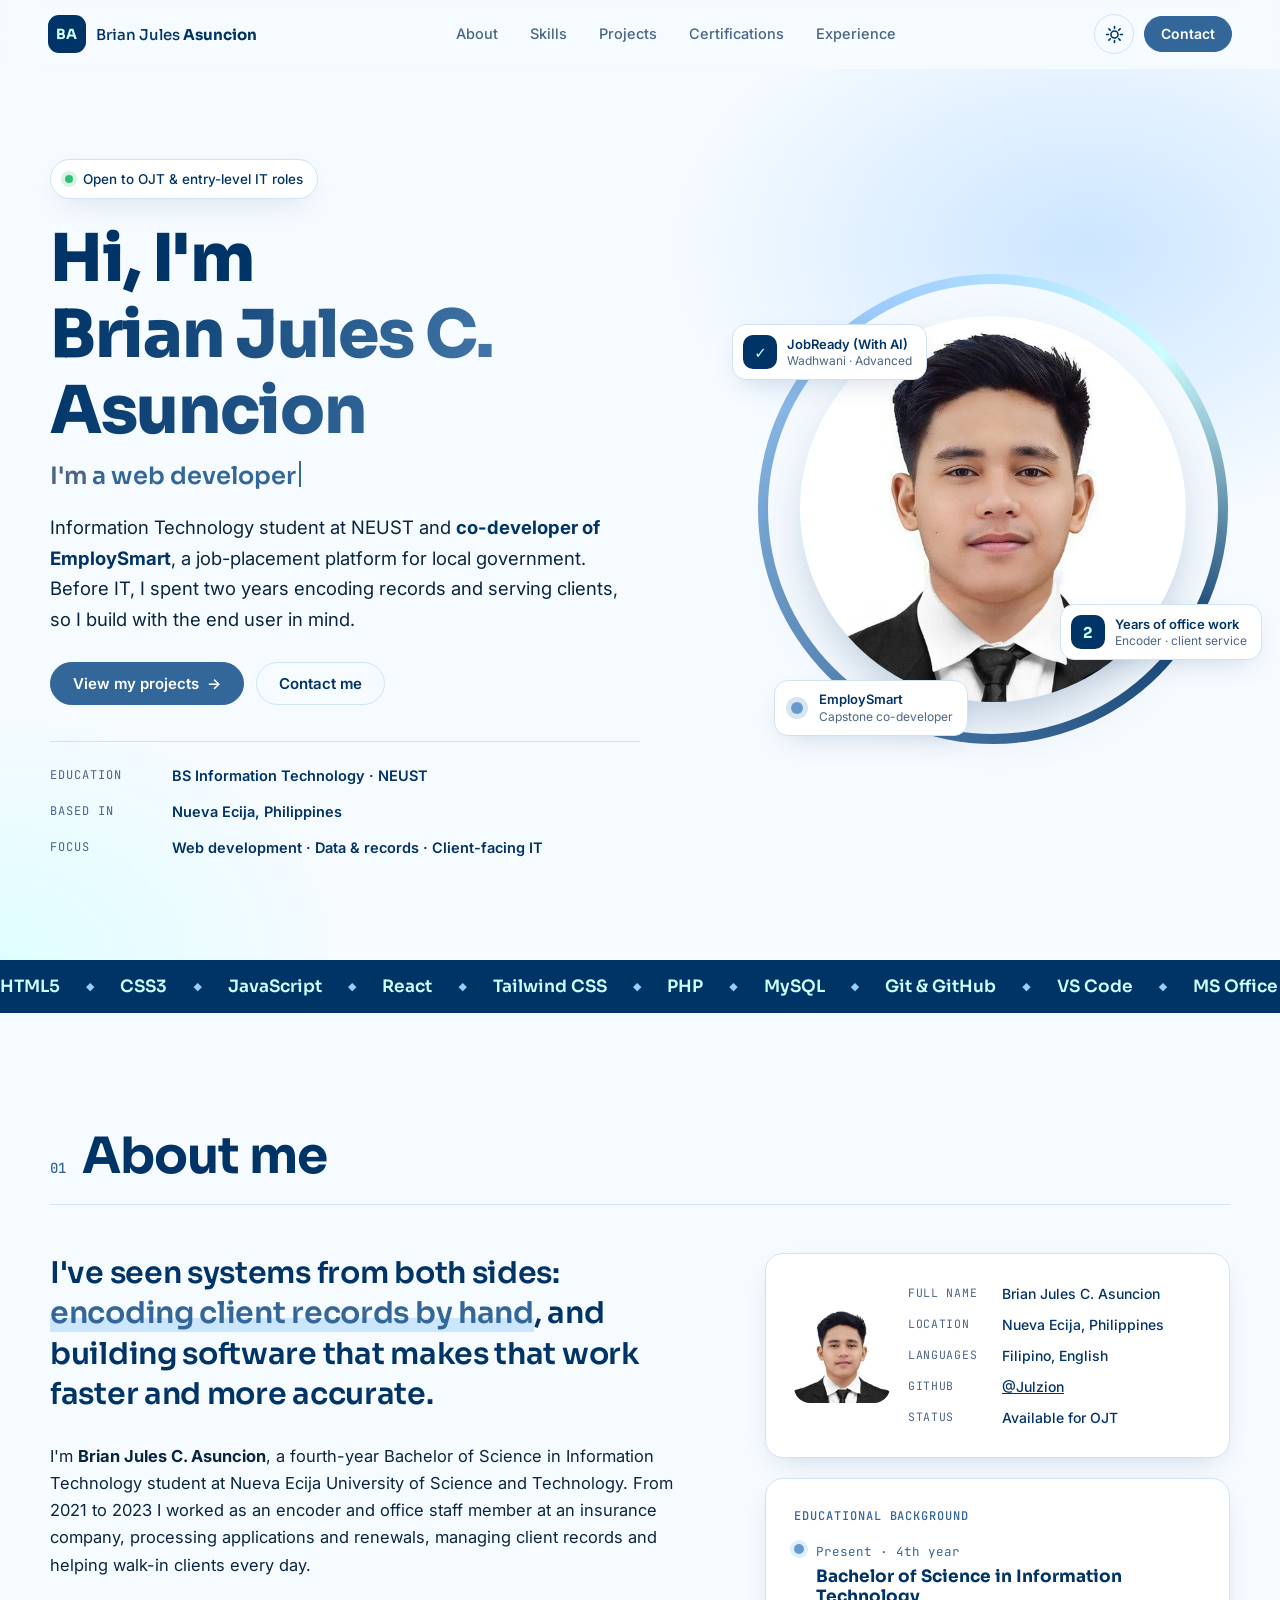
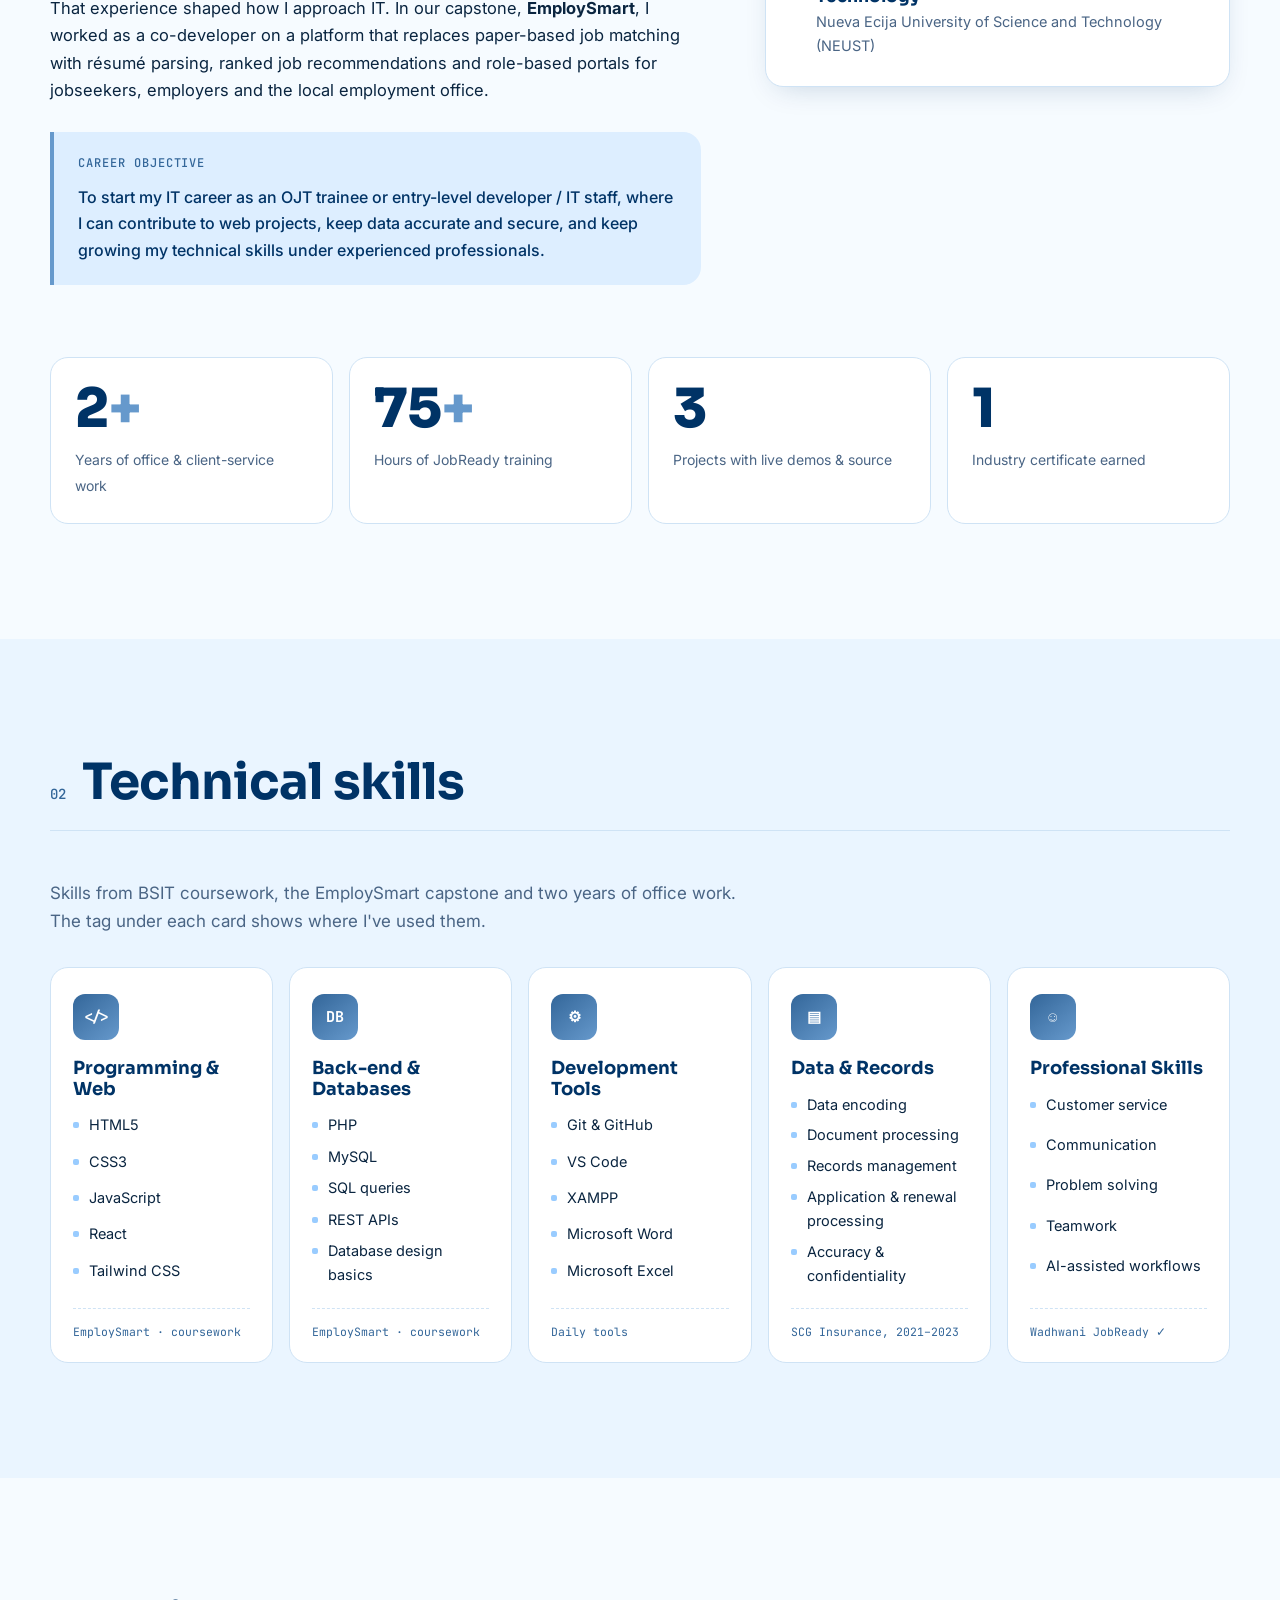
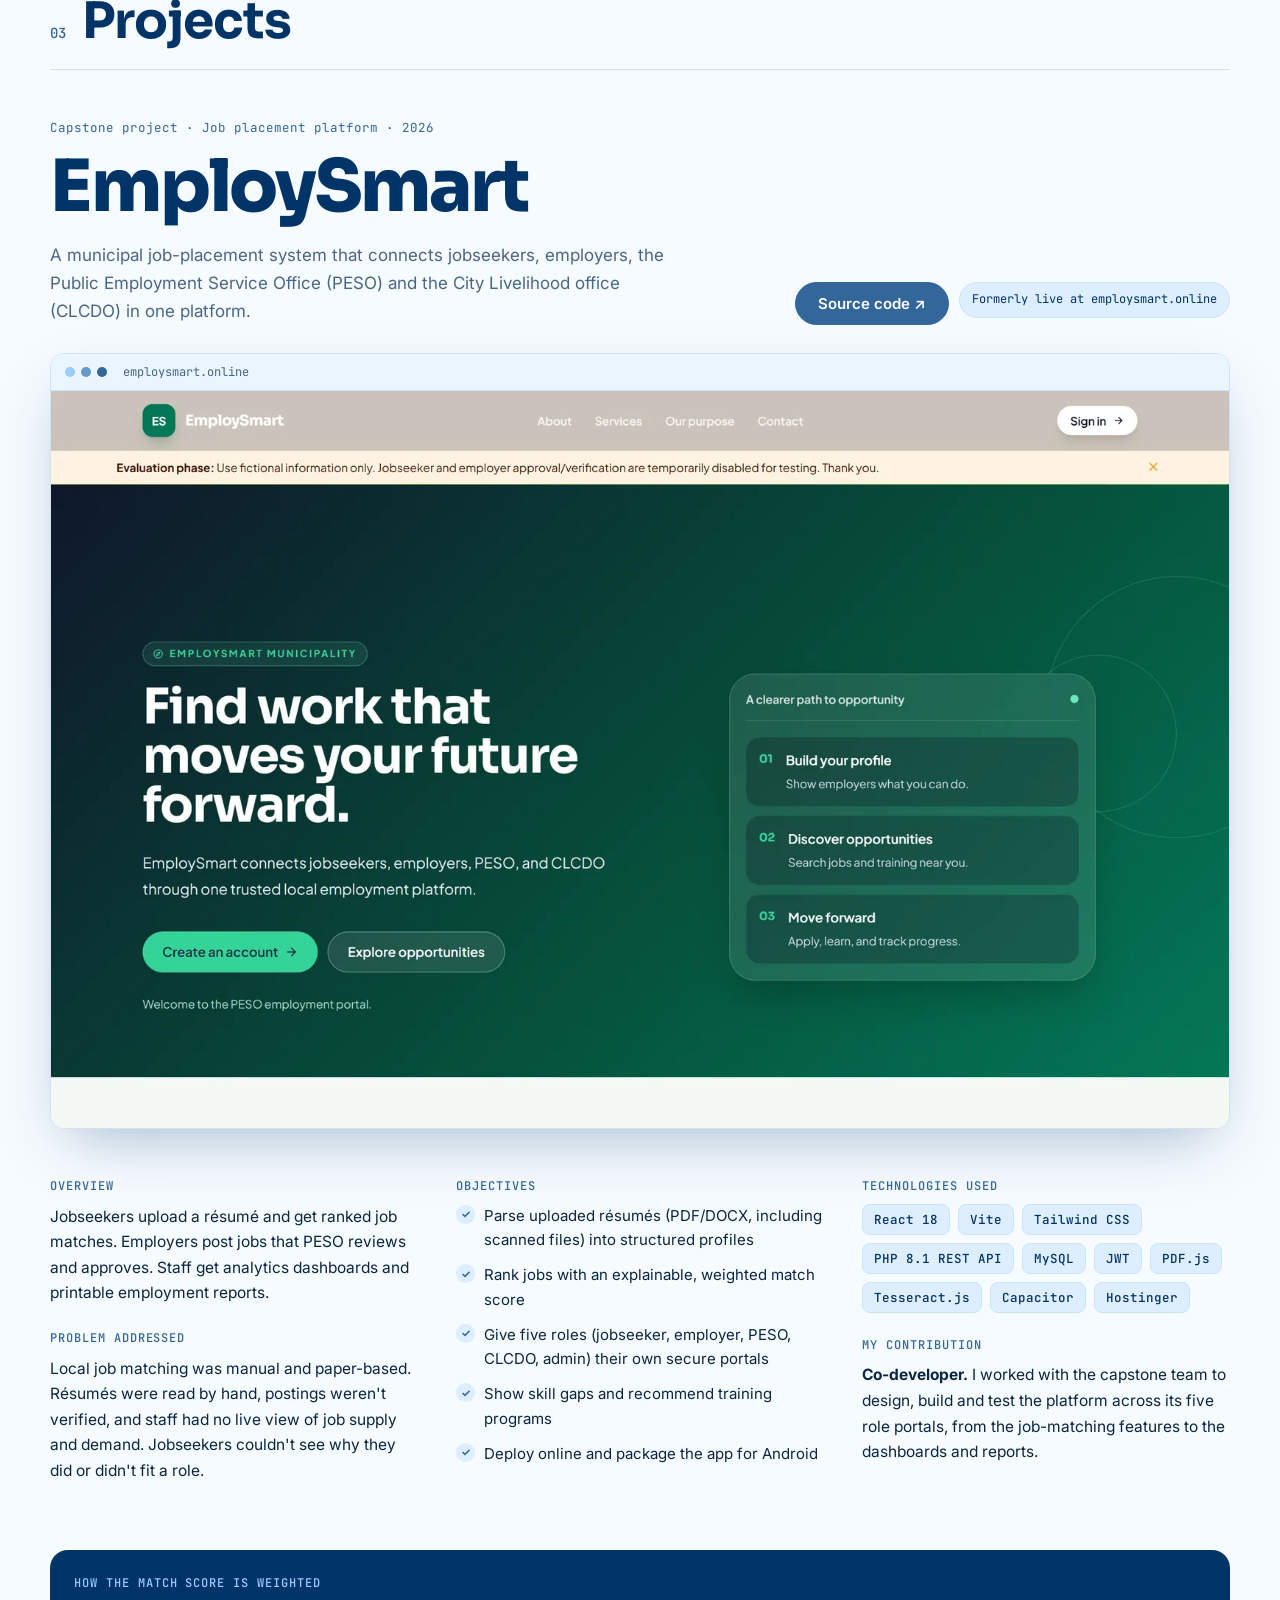
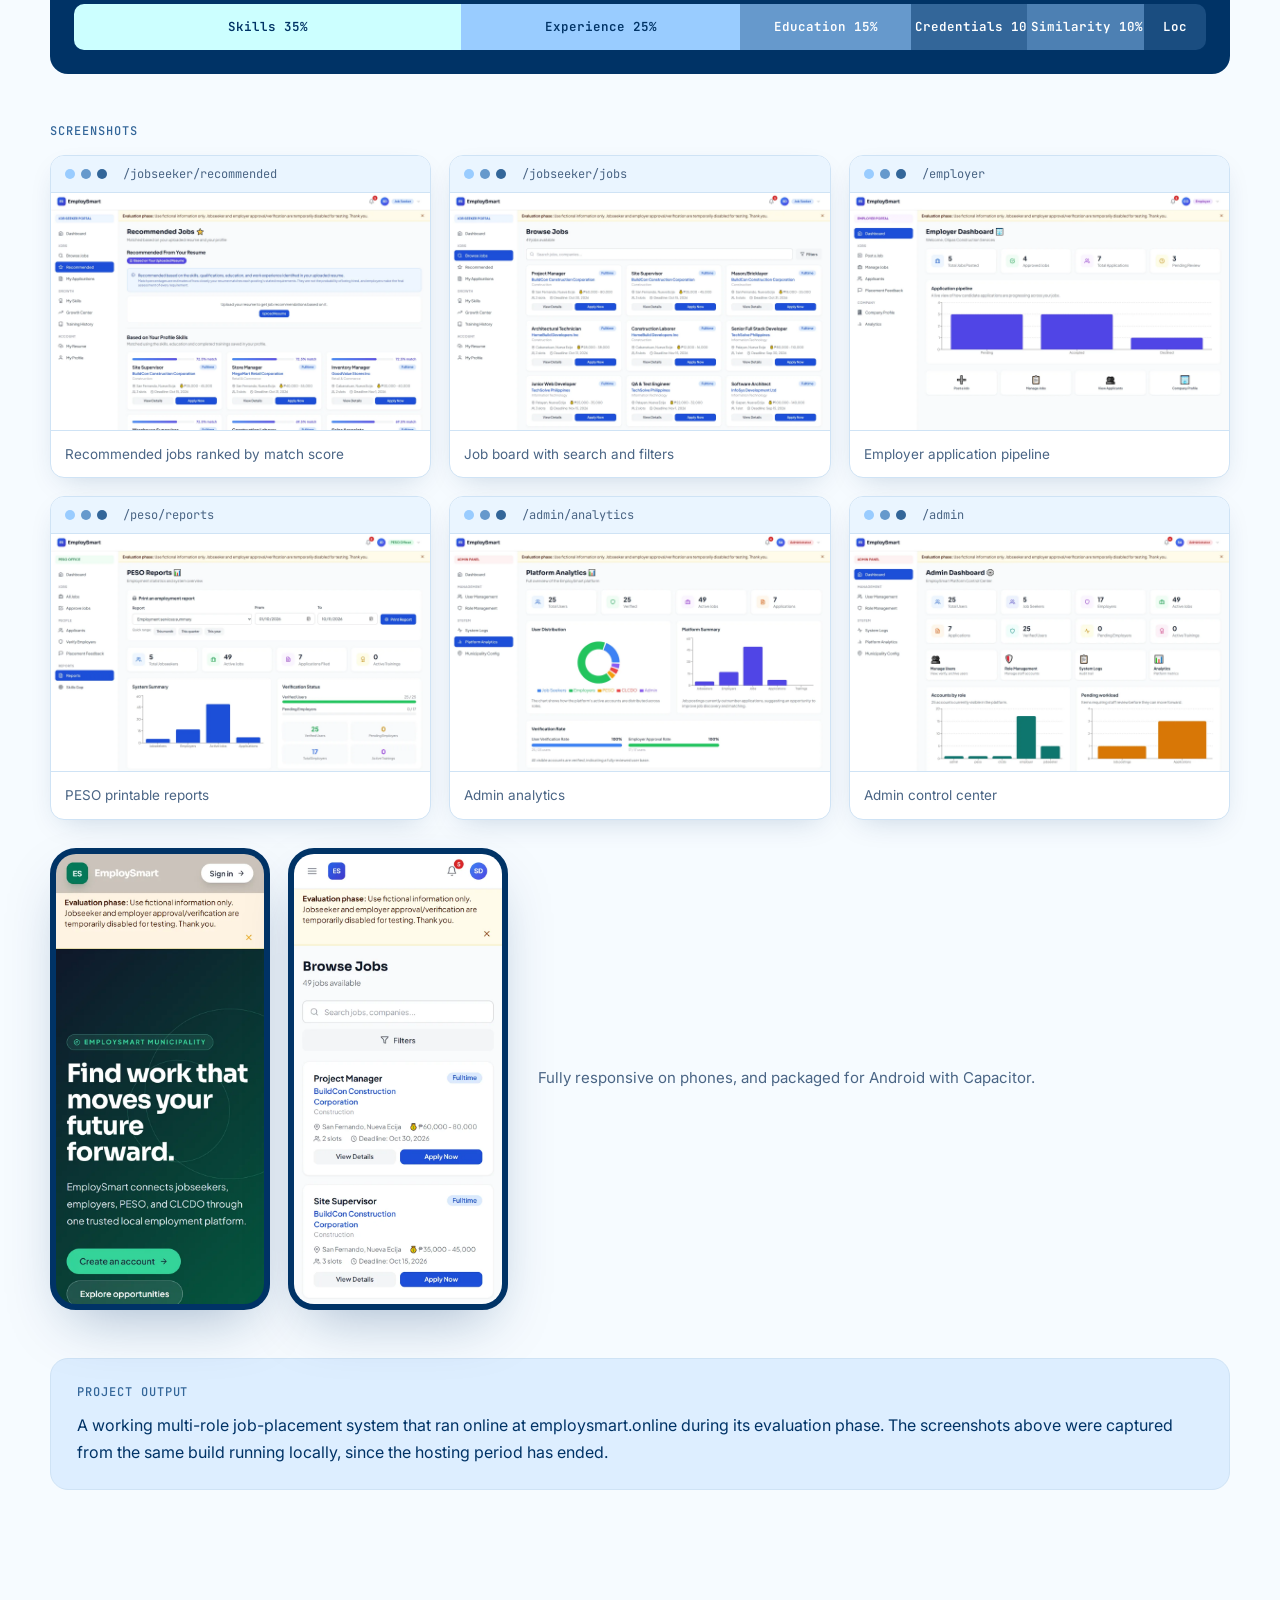
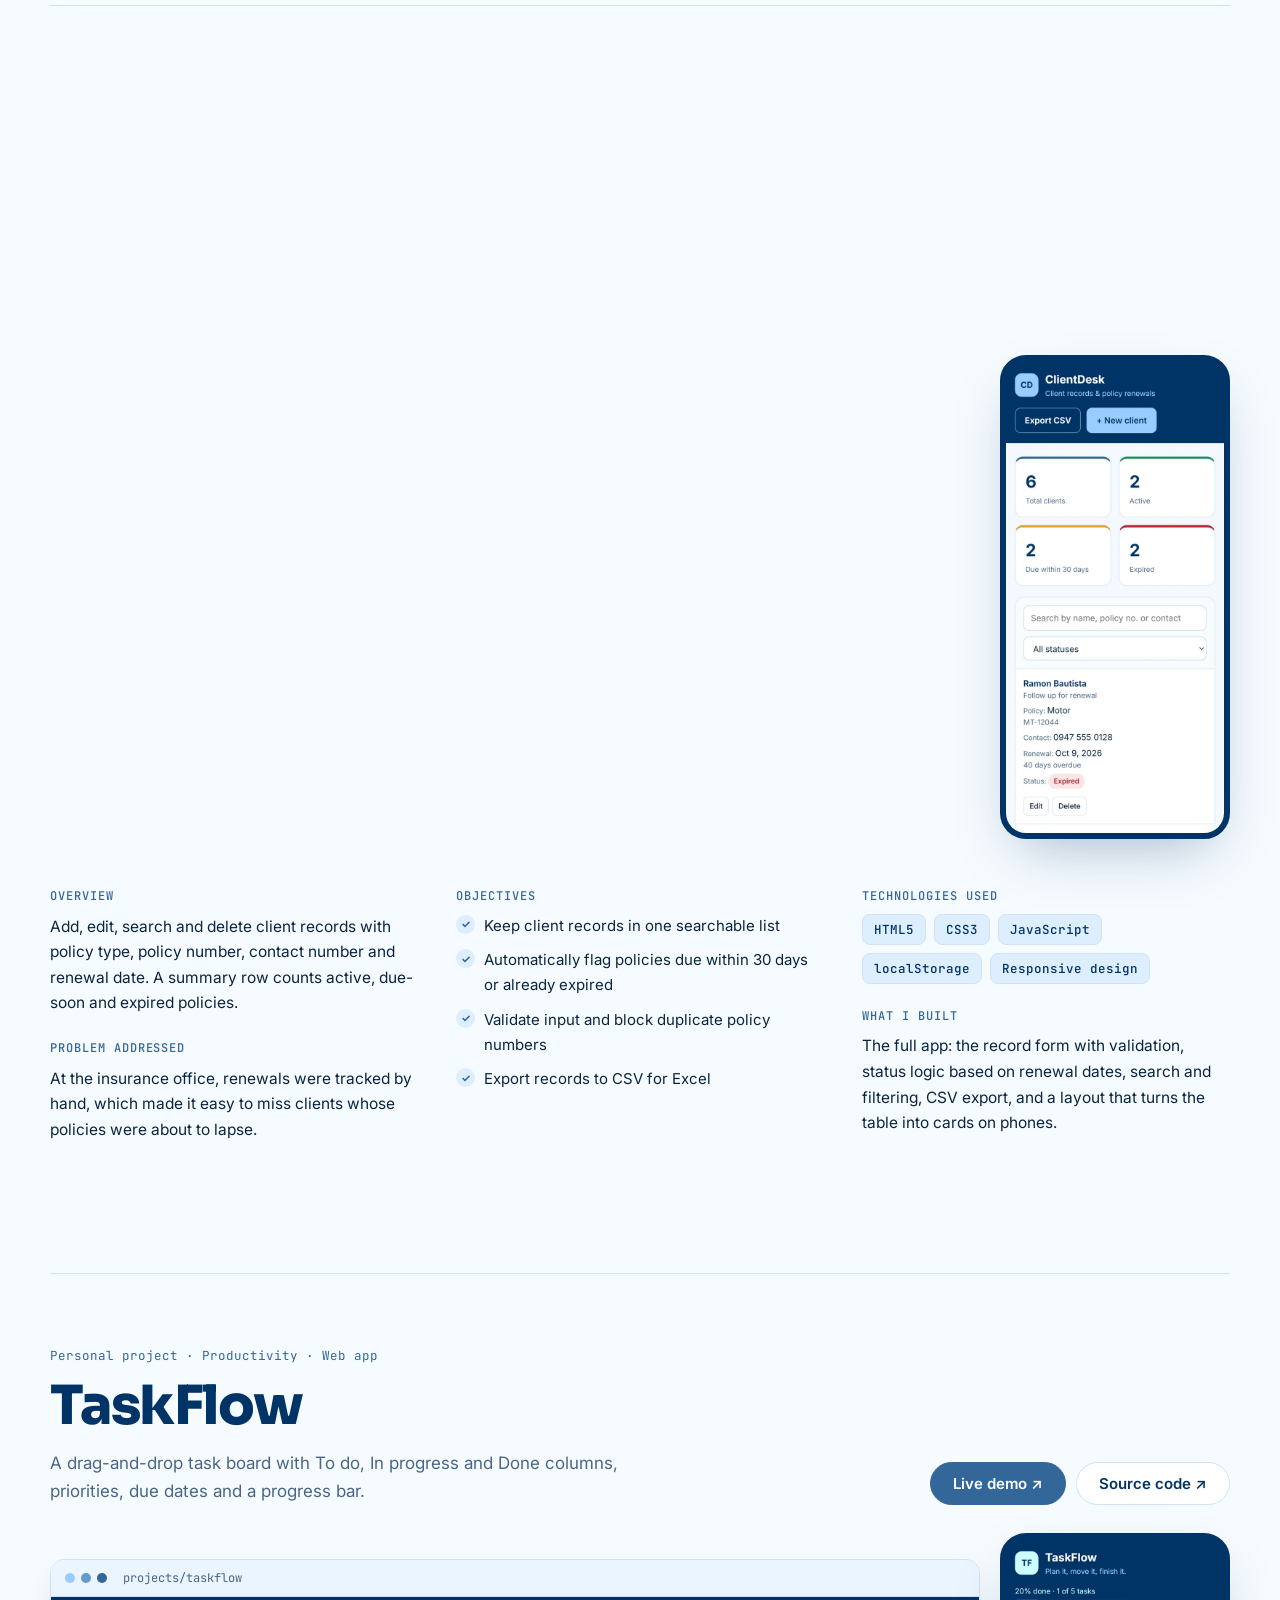
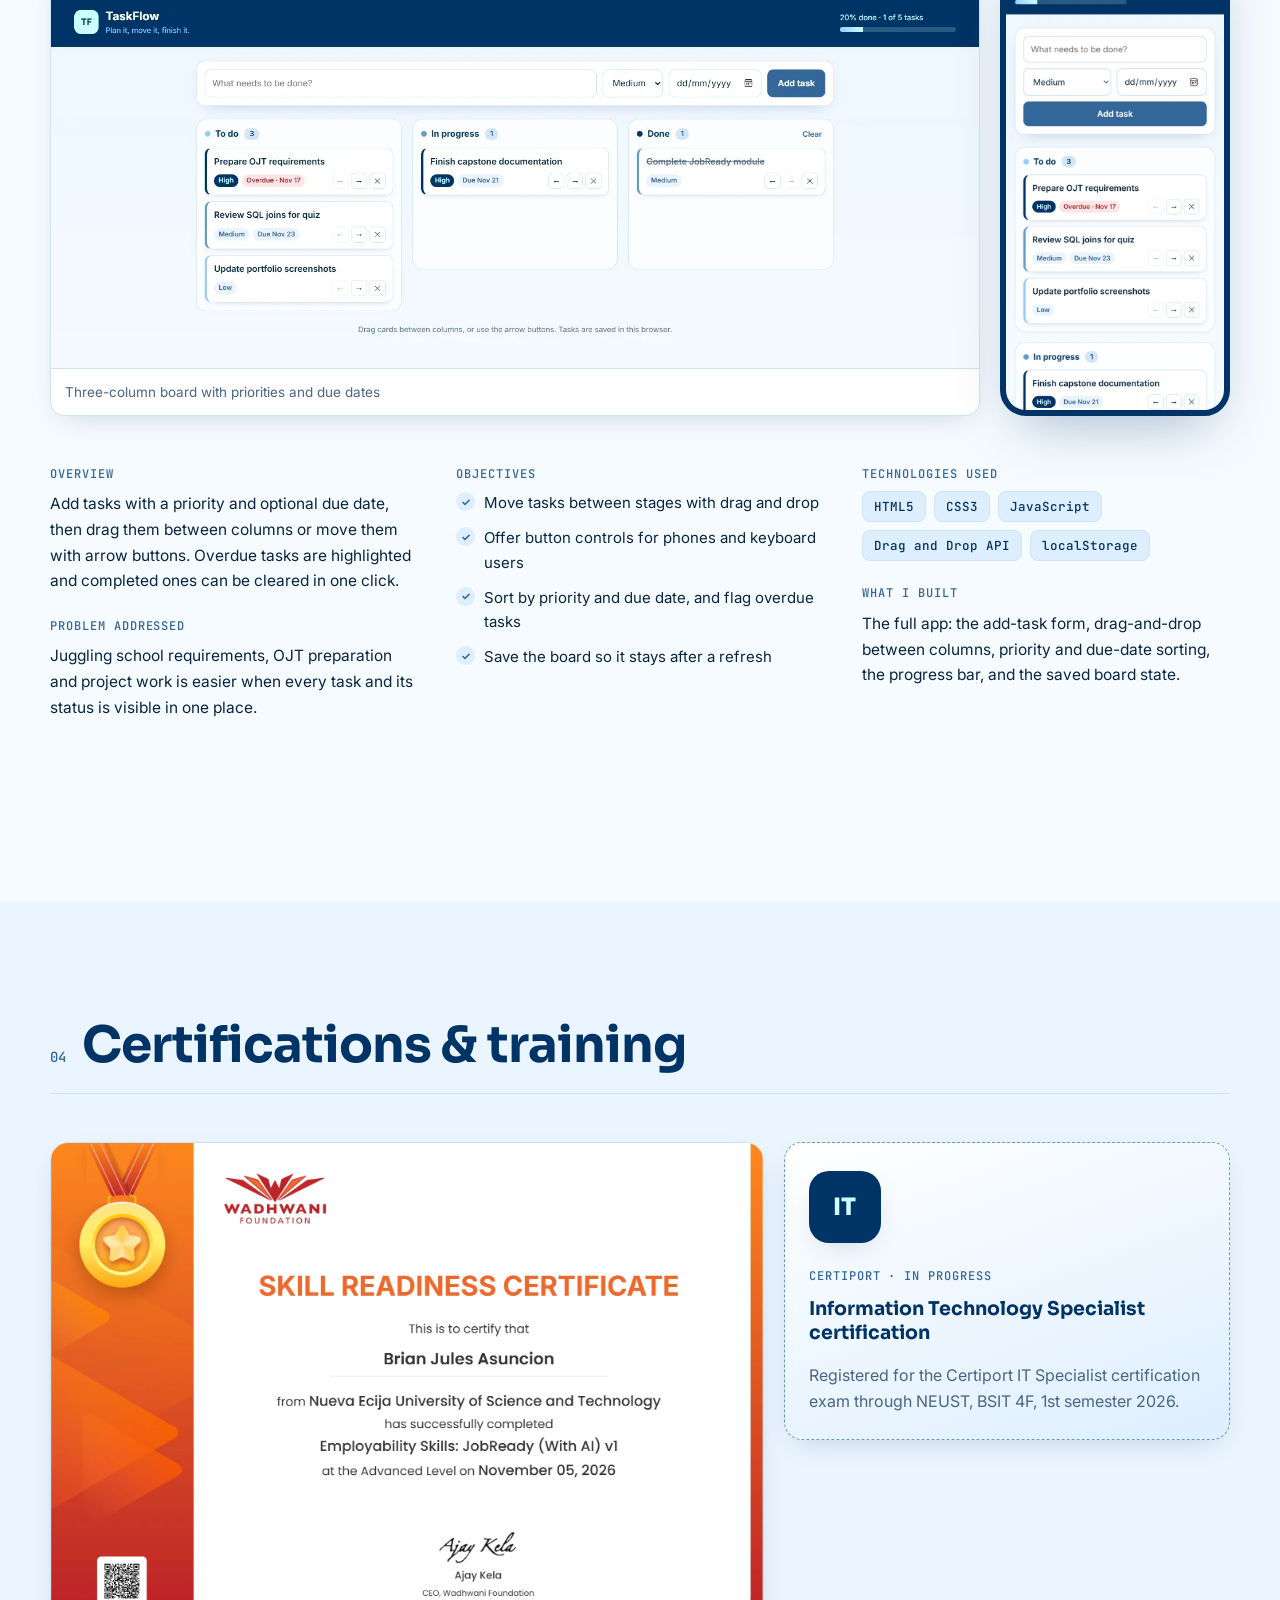
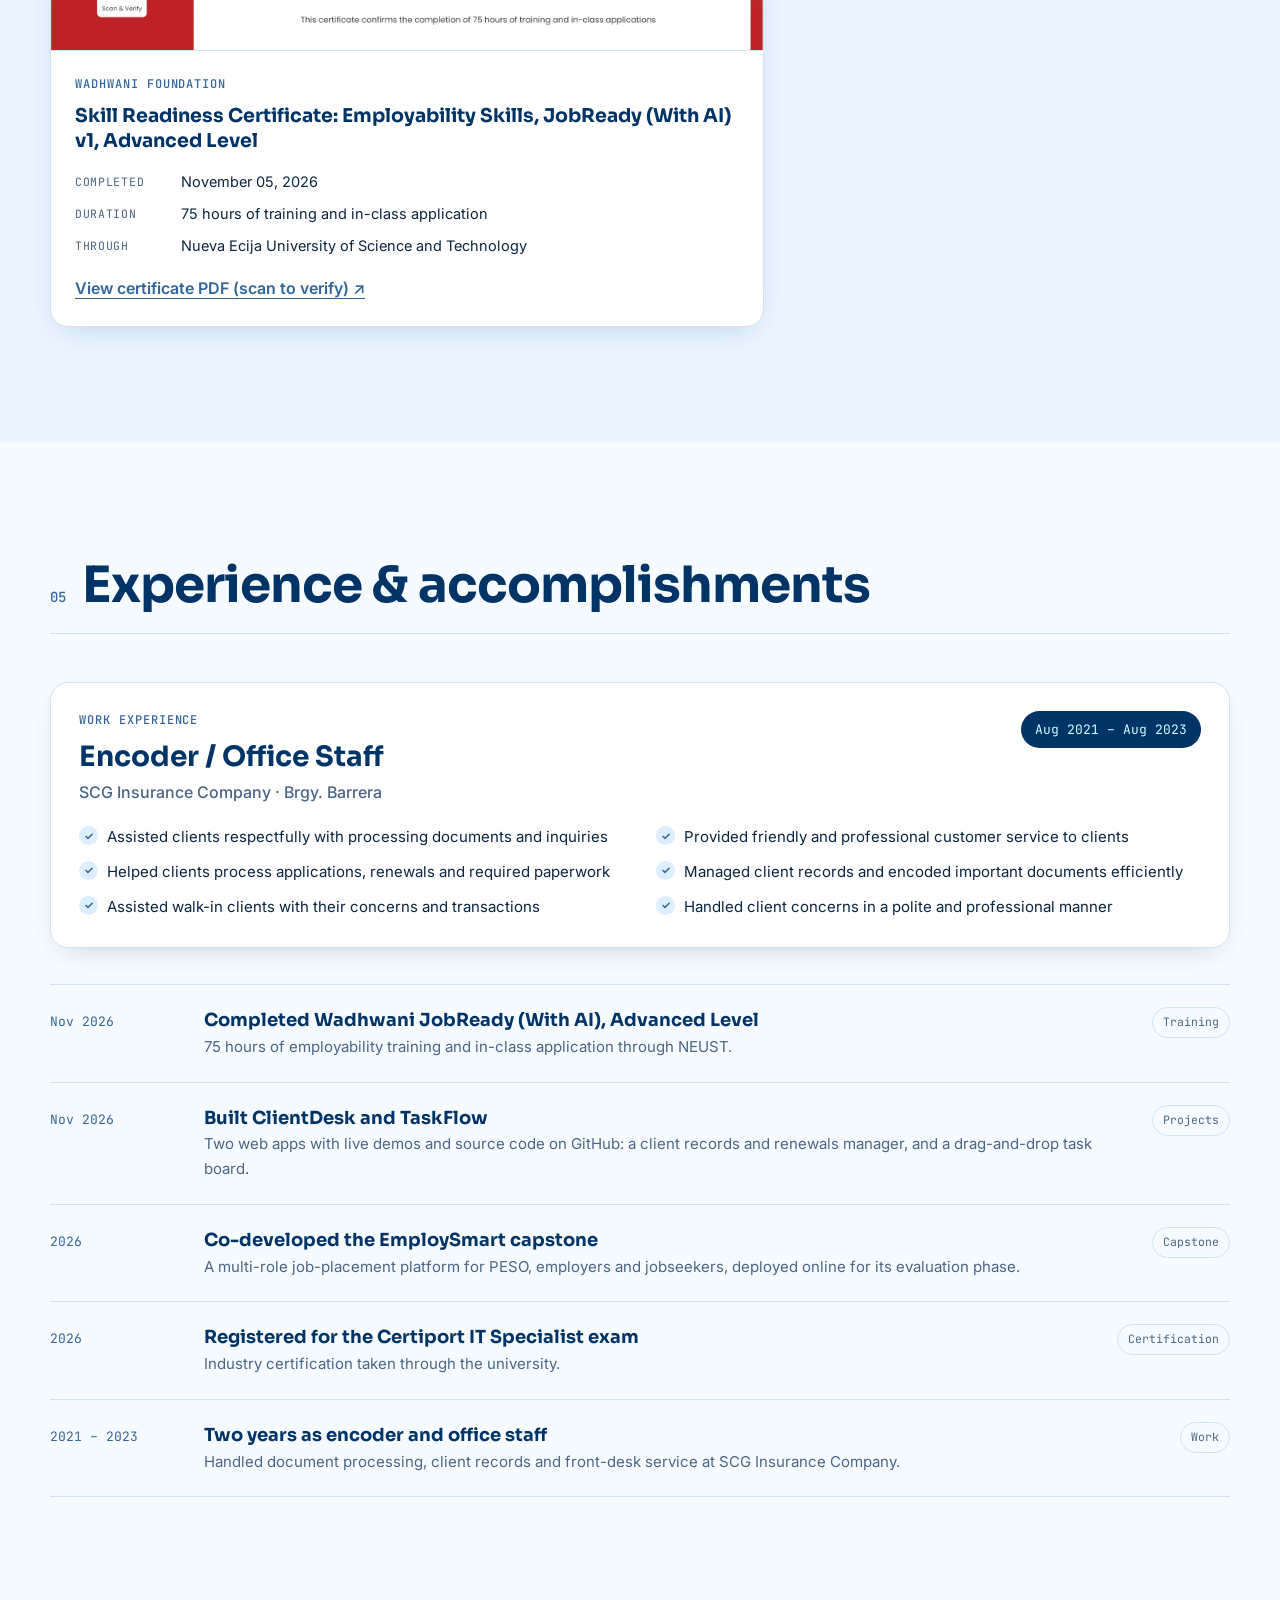
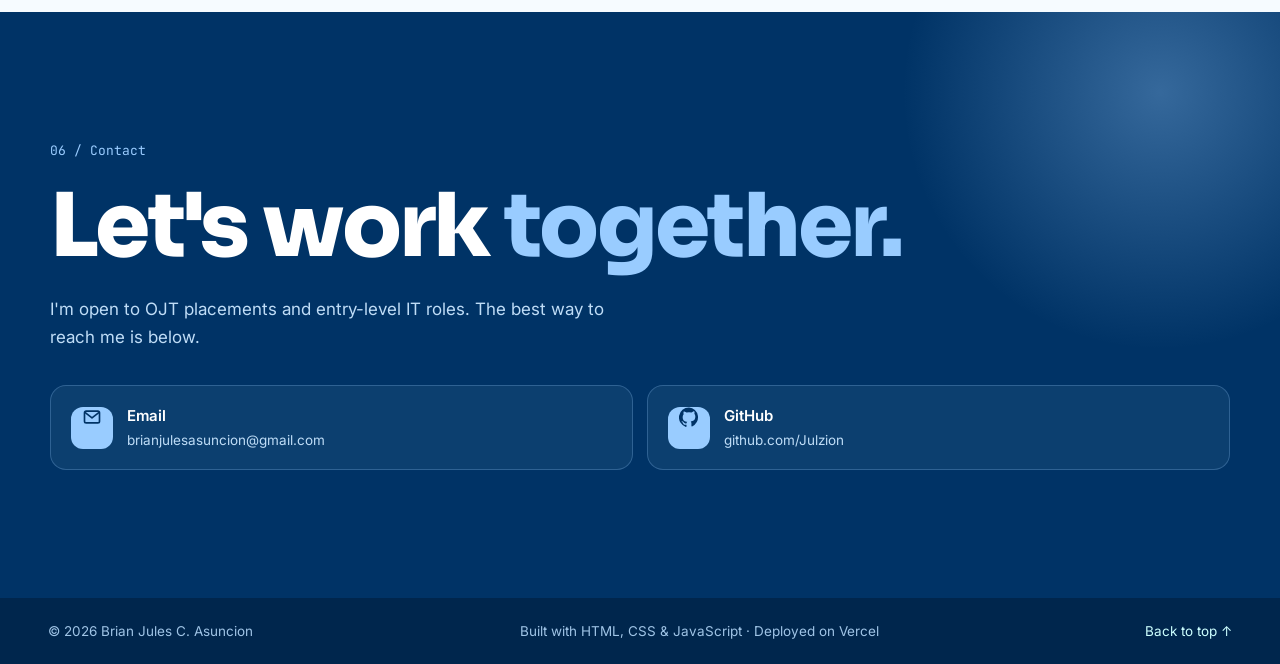
==== commit 757269f2: "Add ClientDesk and TaskFlow projects, contact email and GitHub" ====
--- a/index.html
+++ b/index.html
@@ -67,7 +67,7 @@
           <p class="sr-only">I'm a BSIT student, a web developer, the co-developer of EmploySmart, and an experienced encoder and office staff member.</p>
           <p class="hero__lede">Information Technology student at NEUST and <strong>co-developer of EmploySmart</strong>, a job-placement platform for local government. Before IT, I spent two years encoding records and serving clients, so I build with the end user in mind.</p>
           <div class="hero__cta">
-            <a href="#projects" class="btn btn--primary">View my project <span aria-hidden="true">→</span></a>
+            <a href="#projects" class="btn btn--primary">View my projects <span aria-hidden="true">→</span></a>
             <a href="#contact" class="btn btn--ghost">Contact me</a>
           </div>
           <ul class="hero__meta">
@@ -122,6 +122,7 @@
               <div><dt class="mono">Full name</dt><dd>Brian Jules C. Asuncion</dd></div>
               <div><dt class="mono">Location</dt><dd>Nueva Ecija, Philippines</dd></div>
               <div><dt class="mono">Languages</dt><dd>Filipino, English</dd></div>
+              <div><dt class="mono">GitHub</dt><dd><a href="https://github.com/Julzion" target="_blank" rel="noopener">@Julzion</a></dd></div>
               <div><dt class="mono">Status</dt><dd>Available for OJT</dd></div>
             </dl>
           </div>
@@ -142,7 +143,7 @@
       <div class="stats">
         <div class="stat reveal"><span class="stat__num" data-count="2">2</span><span class="stat__label">Years of office &amp; client-service work</span></div>
         <div class="stat reveal"><span class="stat__num" data-count="75">75</span><span class="stat__label">Hours of JobReady training</span></div>
-        <div class="stat reveal"><span class="stat__num" data-count="5">5</span><span class="stat__label">User roles in EmploySmart</span></div>
+        <div class="stat reveal"><span class="stat__num" data-count="3">3</span><span class="stat__label">Projects with live demos &amp; source</span></div>
         <div class="stat reveal"><span class="stat__num" data-count="1">1</span><span class="stat__label">Industry certificate earned</span></div>
       </div>
     </section>
@@ -270,7 +271,101 @@
         </div>
       </article>
 
-      <p class="more-note reveal">More projects will be added here as they are completed.</p>
+      <!-- ========== PROJECT 2 ========== -->
+      <article class="project project--mini" id="p-clientdesk">
+        <div class="project__head reveal">
+          <div>
+            <p class="mono kicker">Personal project · Records management · Web app</p>
+            <h3 class="project__title">ClientDesk</h3>
+            <p class="project__sum">A client records and policy renewal manager inspired by my work as an insurance encoder. It flags which policies are active, due soon or expired.</p>
+          </div>
+          <div class="project__links">
+            <a class="btn btn--primary" href="projects/clientdesk/" target="_blank" rel="noopener">Live demo ↗</a>
+            <a class="btn" href="https://github.com/Julzion/portfolio/tree/main/projects/clientdesk" target="_blank" rel="noopener">Source code ↗</a>
+          </div>
+        </div>
+
+        <div class="mini__shots">
+          <figure class="shot reveal">
+            <div class="shot__bar"><i></i><i></i><i></i><span>projects/clientdesk</span></div>
+            <button class="shot__btn" data-full="img/cd-desktop.webp" aria-label="Enlarge: ClientDesk on desktop"><img src="img/cd-desktop.webp" alt="ClientDesk dashboard with client counts by status and a table of clients with renewal dates" loading="lazy" width="1600" height="840" /></button>
+            <figcaption>Client list with status badges, search and filters</figcaption>
+          </figure>
+          <button class="phone reveal" data-full="img/cd-mobile.webp" aria-label="Enlarge: ClientDesk on a phone"><img src="img/cd-mobile.webp" alt="ClientDesk on a phone, with client records shown as stacked cards" loading="lazy" width="600" height="1298" /></button>
+        </div>
+
+        <div class="project__body">
+          <div class="pcol reveal">
+            <h4 class="mono label">Overview</h4>
+            <p>Add, edit, search and delete client records with policy type, policy number, contact number and renewal date. A summary row counts active, due-soon and expired policies.</p>
+            <h4 class="mono label">Problem addressed</h4>
+            <p>At the insurance office, renewals were tracked by hand, which made it easy to miss clients whose policies were about to lapse.</p>
+          </div>
+          <div class="pcol reveal">
+            <h4 class="mono label">Objectives</h4>
+            <ul class="ticks">
+              <li>Keep client records in one searchable list</li>
+              <li>Automatically flag policies due within 30 days or already expired</li>
+              <li>Validate input and block duplicate policy numbers</li>
+              <li>Export records to CSV for Excel</li>
+            </ul>
+          </div>
+          <div class="pcol reveal">
+            <h4 class="mono label">Technologies used</h4>
+            <ul class="tags"><li>HTML5</li><li>CSS3</li><li>JavaScript</li><li>localStorage</li><li>Responsive design</li></ul>
+            <h4 class="mono label">What I built</h4>
+            <p>The full app: the record form with validation, status logic based on renewal dates, search and filtering, CSV export, and a layout that turns the table into cards on phones.</p>
+          </div>
+        </div>
+      </article>
+
+      <!-- ========== PROJECT 3 ========== -->
+      <article class="project project--mini" id="p-taskflow">
+        <div class="project__head reveal">
+          <div>
+            <p class="mono kicker">Personal project · Productivity · Web app</p>
+            <h3 class="project__title">TaskFlow</h3>
+            <p class="project__sum">A drag-and-drop task board with To do, In progress and Done columns, priorities, due dates and a progress bar.</p>
+          </div>
+          <div class="project__links">
+            <a class="btn btn--primary" href="projects/taskflow/" target="_blank" rel="noopener">Live demo ↗</a>
+            <a class="btn" href="https://github.com/Julzion/portfolio/tree/main/projects/taskflow" target="_blank" rel="noopener">Source code ↗</a>
+          </div>
+        </div>
+
+        <div class="mini__shots">
+          <figure class="shot reveal">
+            <div class="shot__bar"><i></i><i></i><i></i><span>projects/taskflow</span></div>
+            <button class="shot__btn" data-full="img/tf-desktop.webp" aria-label="Enlarge: TaskFlow on desktop"><img src="img/tf-desktop.webp" alt="TaskFlow board with three columns of task cards and a progress bar" loading="lazy" width="1600" height="640" /></button>
+            <figcaption>Three-column board with priorities and due dates</figcaption>
+          </figure>
+          <button class="phone reveal" data-full="img/tf-mobile.webp" aria-label="Enlarge: TaskFlow on a phone"><img src="img/tf-mobile.webp" alt="TaskFlow on a phone with columns stacked vertically" loading="lazy" width="600" height="1298" /></button>
+        </div>
+
+        <div class="project__body">
+          <div class="pcol reveal">
+            <h4 class="mono label">Overview</h4>
+            <p>Add tasks with a priority and optional due date, then drag them between columns or move them with arrow buttons. Overdue tasks are highlighted and completed ones can be cleared in one click.</p>
+            <h4 class="mono label">Problem addressed</h4>
+            <p>Juggling school requirements, OJT preparation and project work is easier when every task and its status is visible in one place.</p>
+          </div>
+          <div class="pcol reveal">
+            <h4 class="mono label">Objectives</h4>
+            <ul class="ticks">
+              <li>Move tasks between stages with drag and drop</li>
+              <li>Offer button controls for phones and keyboard users</li>
+              <li>Sort by priority and due date, and flag overdue tasks</li>
+              <li>Save the board so it stays after a refresh</li>
+            </ul>
+          </div>
+          <div class="pcol reveal">
+            <h4 class="mono label">Technologies used</h4>
+            <ul class="tags"><li>HTML5</li><li>CSS3</li><li>JavaScript</li><li>Drag and Drop API</li><li>localStorage</li></ul>
+            <h4 class="mono label">What I built</h4>
+            <p>The full app: the add-task form, drag-and-drop between columns, priority and due-date sorting, the progress bar, and the saved board state.</p>
+          </div>
+        </div>
+      </article>
     </section>
 
     <!-- ============ CERTIFICATIONS ============ -->
@@ -339,6 +434,11 @@
           <span class="log__date mono">Nov 2026</span>
           <div><h3>Completed Wadhwani JobReady (With AI), Advanced Level</h3><p>75 hours of employability training and in-class application through NEUST.</p></div>
           <span class="log__tag mono">Training</span>
+        </li>
+        <li class="log__item reveal">
+          <span class="log__date mono">Nov 2026</span>
+          <div><h3>Built ClientDesk and TaskFlow</h3><p>Two web apps with live demos and source code on GitHub: a client records and renewals manager, and a drag-and-drop task board.</p></div>
+          <span class="log__tag mono">Projects</span>
         </li>
         <li class="log__item reveal">
           <span class="log__date mono">2026</span>
--- a/styles.css
+++ b/styles.css
@@ -302,6 +302,11 @@
 .phones__note { margin: 0; color: var(--muted); font-size: 15px; align-self: center; padding-left: 12px; }
 .outcome { margin-top: clamp(32px, 4vw, 48px); padding: 24px 26px; border-radius: var(--r); background: var(--accent-soft); border: 1px solid var(--line); }
 .outcome p { margin: 0; color: var(--ink-strong); }
+.project--mini { margin-top: clamp(72px, 9vw, 120px); padding-top: clamp(48px, 6vw, 72px); border-top: 1px solid var(--line); }
+.project--mini .project__title { font-size: clamp(32px, 4.6vw, 54px); }
+.project__links { flex-direction: row; flex-wrap: wrap; }
+.mini__shots { display: grid; grid-template-columns: 1fr minmax(0, 230px); gap: 20px; align-items: end; }
+.mini__shots .phone { width: 100%; }
 .more-note { margin-top: 40px; text-align: center; color: var(--muted); font-size: 14.5px; }
 
 /* ---------- Certifications ---------- */
@@ -392,6 +397,8 @@
   .project__body, .gallery, .ticks--2 { grid-template-columns: 1fr; }
   .project__body .pcol:last-child { grid-column: auto; }
   .phones { grid-template-columns: repeat(2, 1fr); gap: 14px; }
+  .mini__shots { grid-template-columns: 1fr; }
+  .mini__shots .phone { width: 60%; justify-self: center; }
   .phone { border-width: 4px; border-radius: 18px; }
   .phones__note { grid-column: 1 / -1; padding: 6px 0 0; }
   .stats { gap: 10px; }
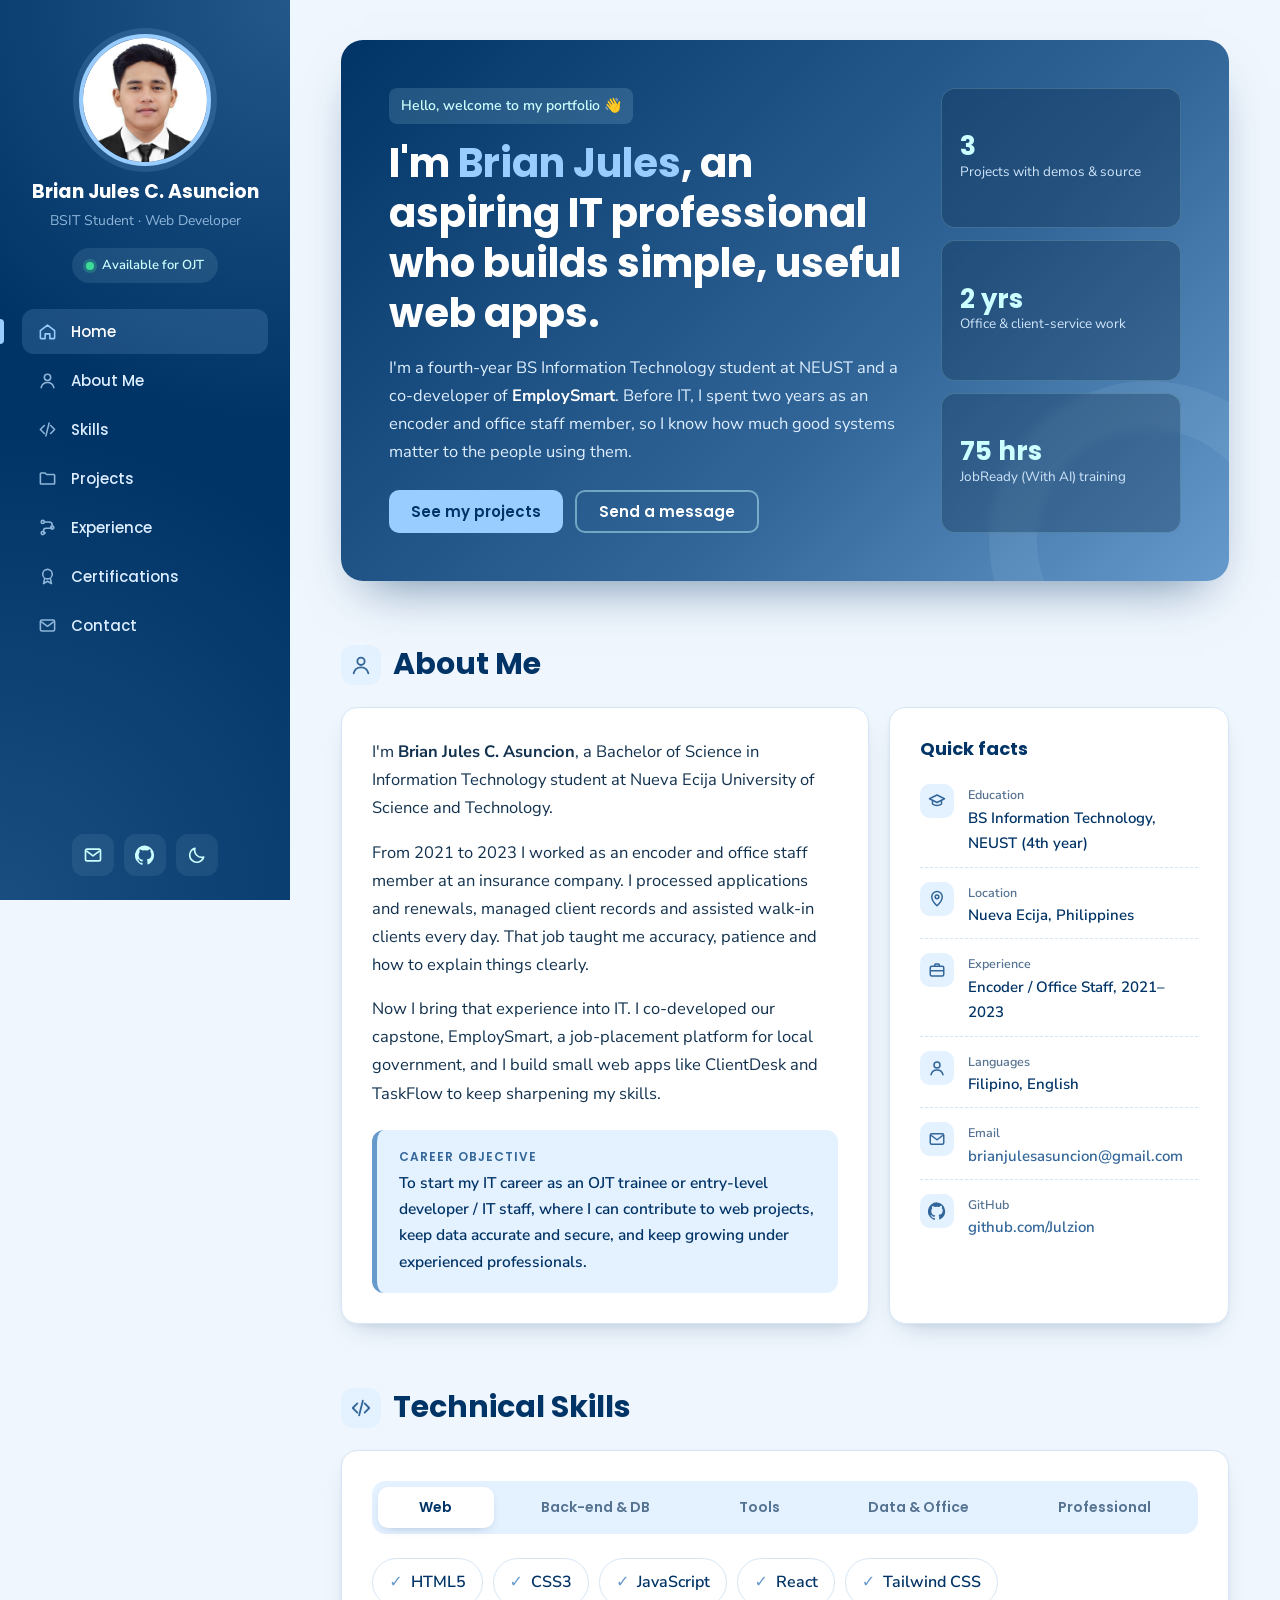
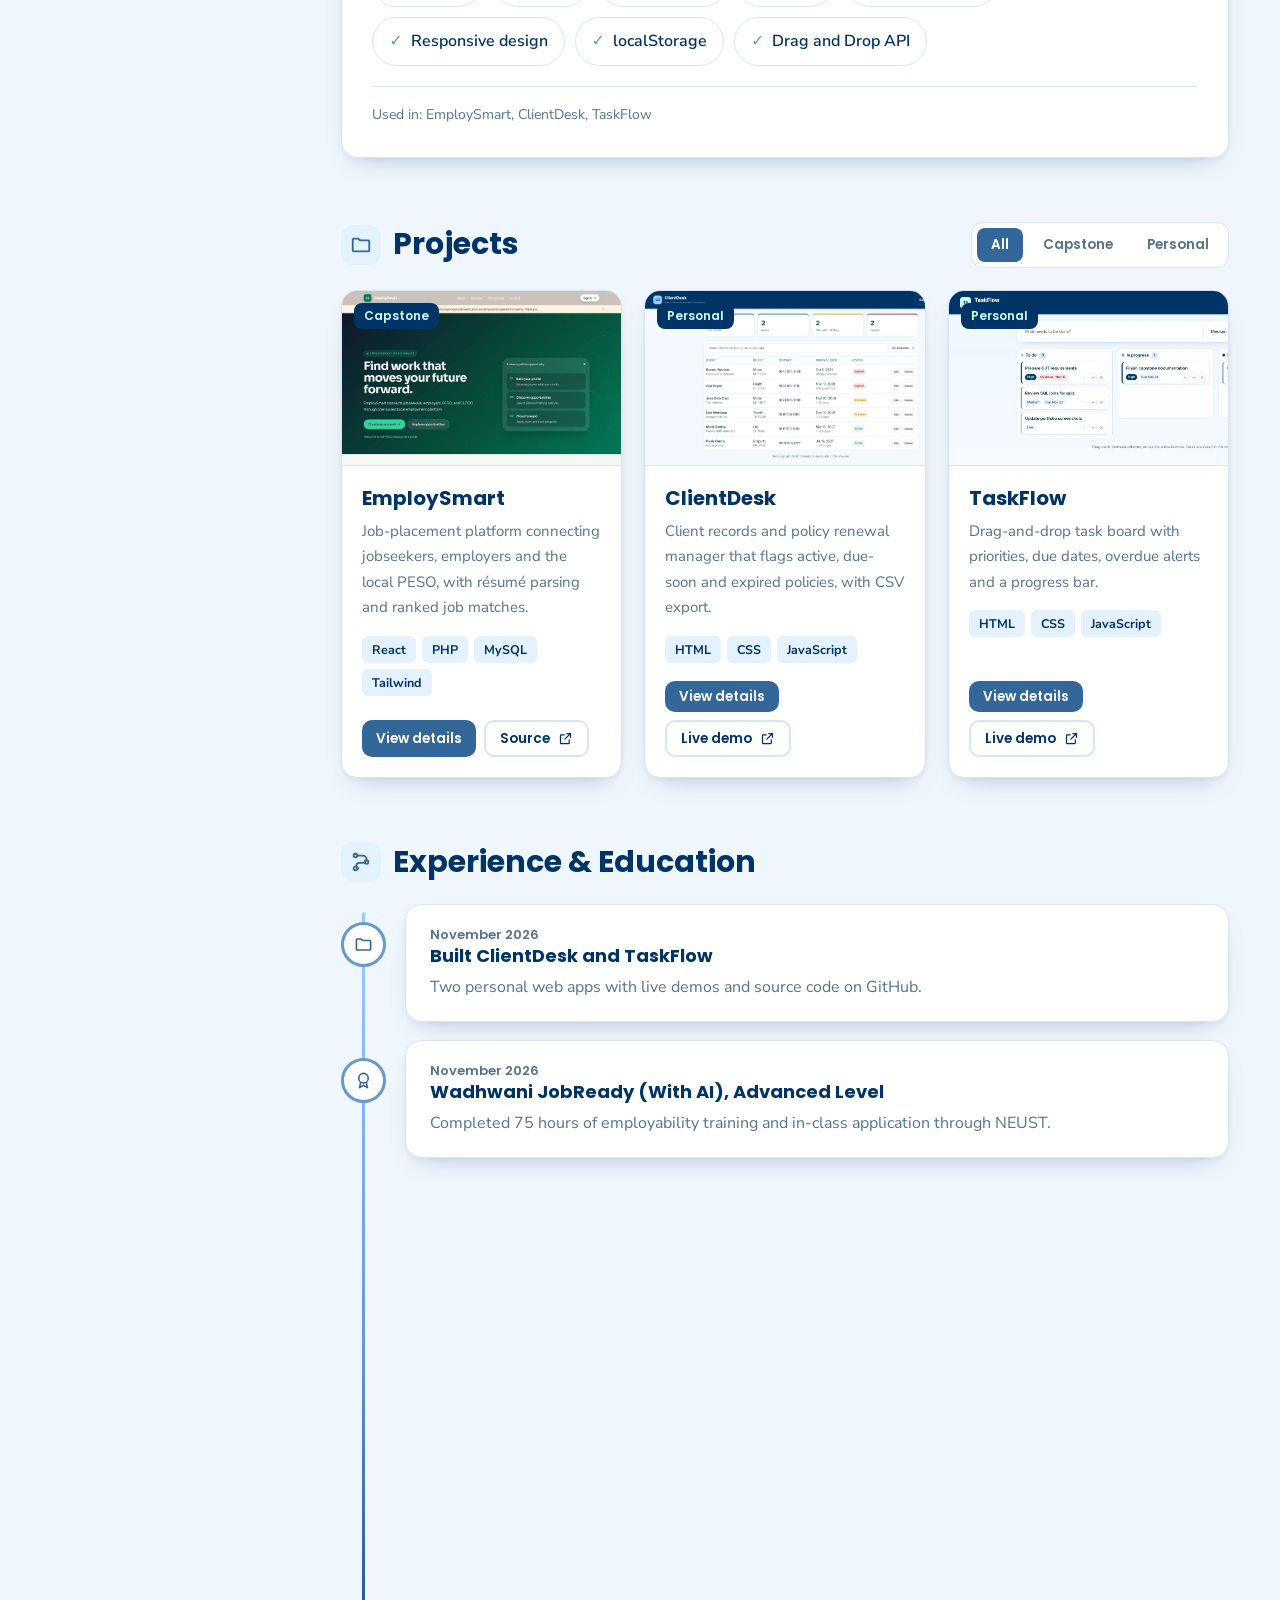
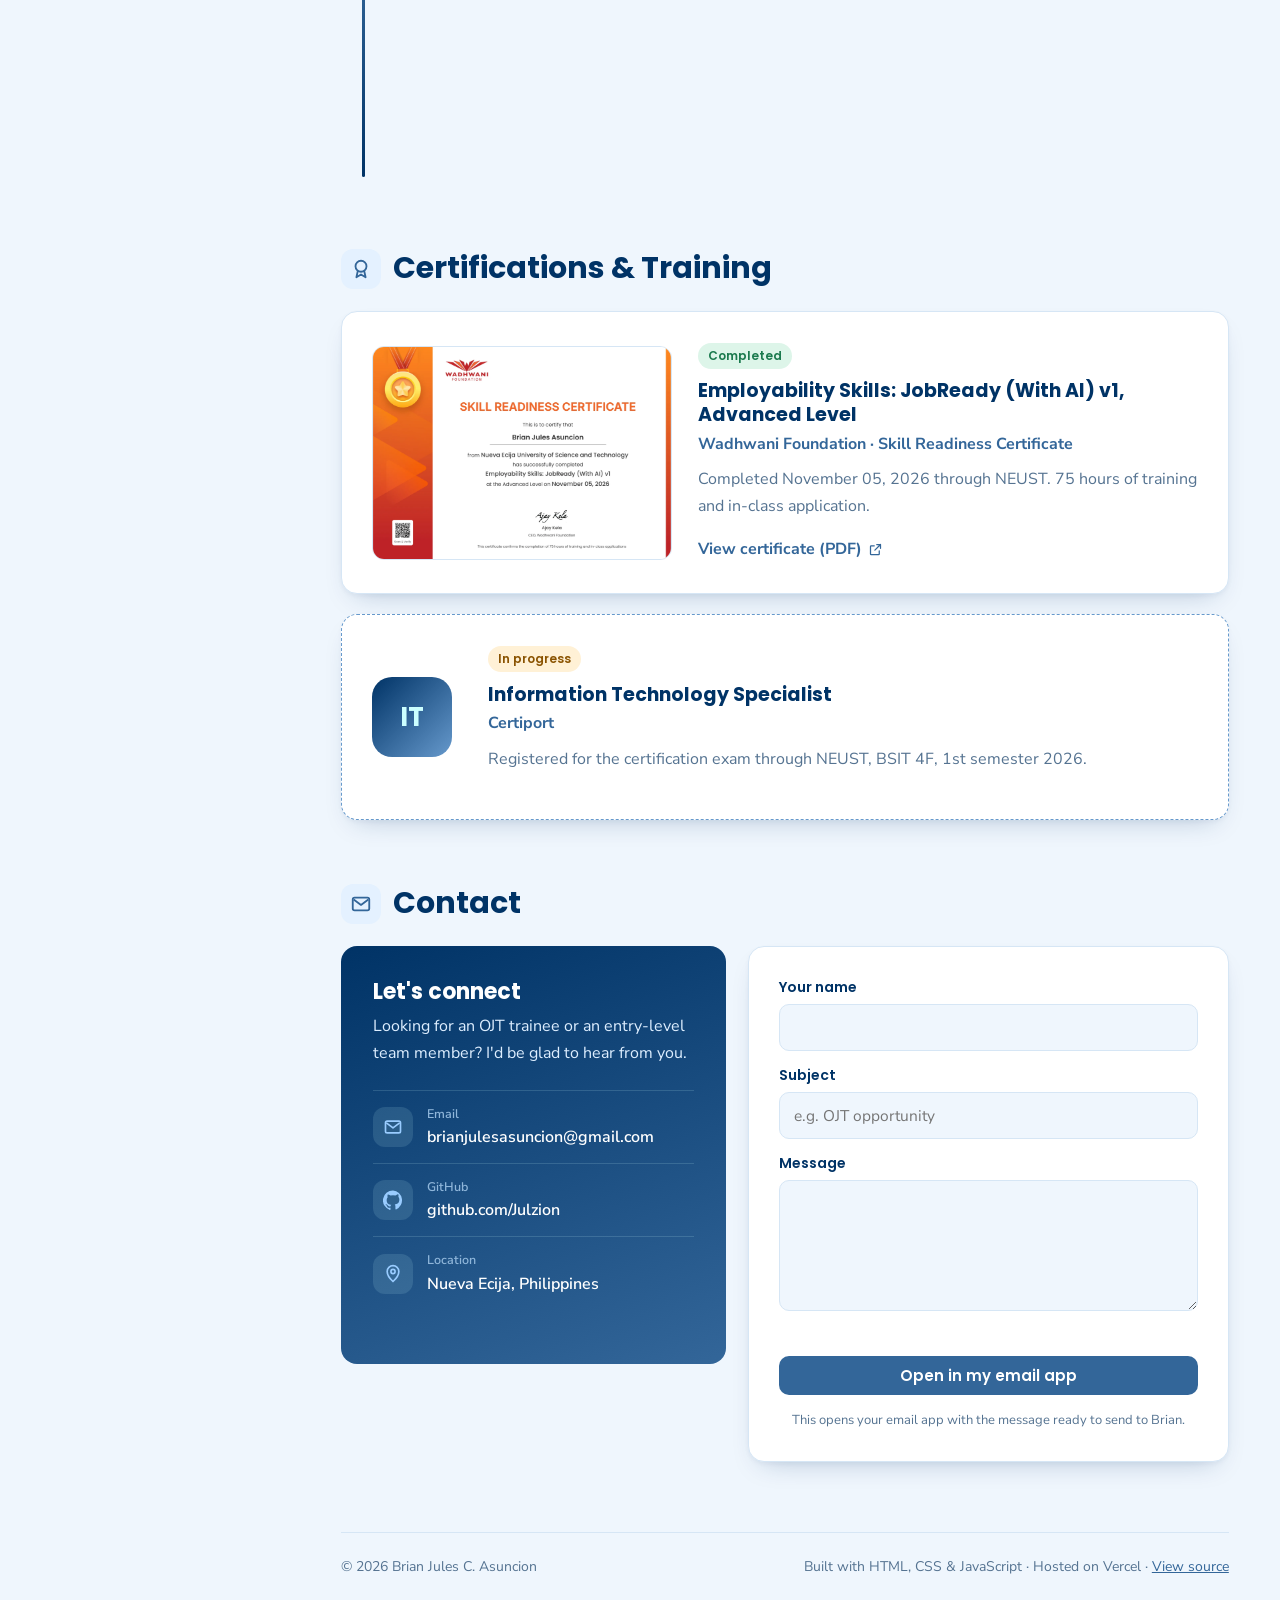
==== commit 70d89a90: "Redesign portfolio: sidebar layout, tabbed skills, project cards with detail views, timeline and con" ====
--- a/index.html
+++ b/index.html
@@ -4,483 +4,405 @@
   <meta charset="utf-8" />
   <meta name="viewport" content="width=device-width, initial-scale=1" />
   <title>Brian Jules C. Asuncion | IT Portfolio</title>
-  <meta name="description" content="IT portfolio of Brian Jules C. Asuncion, a BSIT student at NEUST and co-developer of EmploySmart, a job-placement platform. Skills, projects, certifications and experience." />
+  <meta name="description" content="IT portfolio of Brian Jules C. Asuncion, a BSIT student at NEUST. Projects (EmploySmart, ClientDesk, TaskFlow), skills, certifications and experience." />
   <meta name="theme-color" content="#003366" />
   <meta property="og:title" content="Brian Jules C. Asuncion | IT Portfolio" />
   <meta property="og:description" content="BSIT student, EmploySmart co-developer and former encoder/office staff from Nueva Ecija, Philippines." />
   <meta property="og:image" content="/img/og.jpg" />
   <meta property="og:type" content="website" />
-  <link rel="icon" href="data:image/svg+xml,%3Csvg xmlns='http://www.w3.org/2000/svg' viewBox='0 0 64 64'%3E%3Crect width='64' height='64' rx='14' fill='%23003366'/%3E%3Ctext x='50%25' y='54%25' text-anchor='middle' dominant-baseline='middle' font-family='Arial,sans-serif' font-weight='700' font-size='26' fill='%23CCFFFF'%3EBA%3C/text%3E%3C/svg%3E" />
+  <link rel="icon" href="data:image/svg+xml,%3Csvg xmlns='http://www.w3.org/2000/svg' viewBox='0 0 64 64'%3E%3Ccircle cx='32' cy='32' r='32' fill='%23003366'/%3E%3Ctext x='50%25' y='55%25' text-anchor='middle' dominant-baseline='middle' font-family='Arial,sans-serif' font-weight='700' font-size='24' fill='%2399CCFF'%3EBJ%3C/text%3E%3C/svg%3E" />
   <link rel="preconnect" href="https://fonts.googleapis.com" />
   <link rel="preconnect" href="https://fonts.gstatic.com" crossorigin />
-  <link href="https://fonts.googleapis.com/css2?family=Sora:wght@500;600;700;800&family=Inter:wght@400;500;600&family=JetBrains+Mono:wght@400;500&display=swap" rel="stylesheet" />
-  <link rel="preload" as="image" href="img/brian.webp" />
+  <link href="https://fonts.googleapis.com/css2?family=Poppins:wght@500;600;700&family=Nunito+Sans:opsz,wght@6..12,400;6..12,600;6..12,700&display=swap" rel="stylesheet" />
   <link rel="stylesheet" href="styles.css" />
   <script>try{var t=localStorage.getItem('theme');if(t)document.documentElement.dataset.theme=t;}catch(e){}</script>
 </head>
 <body>
+  <!-- Icon sprite -->
+  <svg width="0" height="0" style="position:absolute" aria-hidden="true">
+    <symbol id="i-home" viewBox="0 0 24 24"><path d="M3 11 12 4l9 7v9a1 1 0 0 1-1 1h-5v-6H9v6H4a1 1 0 0 1-1-1z" fill="none" stroke="currentColor" stroke-width="2" stroke-linejoin="round"/></symbol>
+    <symbol id="i-user" viewBox="0 0 24 24"><circle cx="12" cy="8" r="4" fill="none" stroke="currentColor" stroke-width="2"/><path d="M4 21c1-4.5 4.5-6.5 8-6.5s7 2 8 6.5" fill="none" stroke="currentColor" stroke-width="2" stroke-linecap="round"/></symbol>
+    <symbol id="i-code" viewBox="0 0 24 24"><path d="m8 7-5 5 5 5M16 7l5 5-5 5M14 4l-4 16" fill="none" stroke="currentColor" stroke-width="2" stroke-linecap="round" stroke-linejoin="round"/></symbol>
+    <symbol id="i-folder" viewBox="0 0 24 24"><path d="M3 6a1 1 0 0 1 1-1h5l2 2h9a1 1 0 0 1 1 1v10a1 1 0 0 1-1 1H4a1 1 0 0 1-1-1z" fill="none" stroke="currentColor" stroke-width="2" stroke-linejoin="round"/></symbol>
+    <symbol id="i-path" viewBox="0 0 24 24"><circle cx="6" cy="5" r="2" fill="none" stroke="currentColor" stroke-width="2"/><circle cx="18" cy="12" r="2" fill="none" stroke="currentColor" stroke-width="2"/><circle cx="6" cy="19" r="2" fill="none" stroke="currentColor" stroke-width="2"/><path d="M8 5h6a4 4 0 0 1 0 8h-4a3 3 0 0 0 0 6" fill="none" stroke="currentColor" stroke-width="2"/></symbol>
+    <symbol id="i-award" viewBox="0 0 24 24"><circle cx="12" cy="9" r="6" fill="none" stroke="currentColor" stroke-width="2"/><path d="m8.5 14-1.5 7 5-3 5 3-1.5-7" fill="none" stroke="currentColor" stroke-width="2" stroke-linejoin="round"/></symbol>
+    <symbol id="i-mail" viewBox="0 0 24 24"><rect x="3" y="5" width="18" height="14" rx="2" fill="none" stroke="currentColor" stroke-width="2"/><path d="m4 7 8 6 8-6" fill="none" stroke="currentColor" stroke-width="2" stroke-linejoin="round"/></symbol>
+    <symbol id="i-github" viewBox="0 0 24 24"><path fill="currentColor" d="M12 .5a12 12 0 0 0-3.8 23.4c.6.1.8-.3.8-.6v-2c-3.3.7-4-1.6-4-1.6-.6-1.4-1.4-1.8-1.4-1.8-1.1-.7.1-.7.1-.7 1.2.1 1.9 1.2 1.9 1.2 1.1 1.8 2.8 1.3 3.5 1 .1-.8.4-1.3.8-1.6-2.7-.3-5.5-1.3-5.5-5.9 0-1.3.5-2.4 1.2-3.2-.1-.3-.5-1.5.1-3.2 0 0 1-.3 3.3 1.2a11.5 11.5 0 0 1 6 0C17.3 4.6 18.3 5 18.3 5c.7 1.7.2 2.9.1 3.2.8.8 1.2 1.9 1.2 3.2 0 4.6-2.8 5.6-5.5 5.9.4.4.8 1.1.8 2.2v3.3c0 .3.2.7.8.6A12 12 0 0 0 12 .5Z"/></symbol>
+    <symbol id="i-pin" viewBox="0 0 24 24"><path d="M12 21s7-6.2 7-12a7 7 0 0 0-14 0c0 5.8 7 12 7 12Z" fill="none" stroke="currentColor" stroke-width="2"/><circle cx="12" cy="9" r="2.5" fill="none" stroke="currentColor" stroke-width="2"/></symbol>
+    <symbol id="i-cap" viewBox="0 0 24 24"><path d="m2 9 10-5 10 5-10 5z" fill="none" stroke="currentColor" stroke-width="2" stroke-linejoin="round"/><path d="M6 11v5c3 2.5 9 2.5 12 0v-5" fill="none" stroke="currentColor" stroke-width="2"/></symbol>
+    <symbol id="i-brief" viewBox="0 0 24 24"><rect x="3" y="7" width="18" height="13" rx="2" fill="none" stroke="currentColor" stroke-width="2"/><path d="M9 7V5a1 1 0 0 1 1-1h4a1 1 0 0 1 1 1v2M3 13h18" fill="none" stroke="currentColor" stroke-width="2"/></symbol>
+    <symbol id="i-ext" viewBox="0 0 24 24"><path d="M14 4h6v6M20 4l-9 9M18 14v5a1 1 0 0 1-1 1H5a1 1 0 0 1-1-1V7a1 1 0 0 1 1-1h5" fill="none" stroke="currentColor" stroke-width="2" stroke-linecap="round" stroke-linejoin="round"/></symbol>
+    <symbol id="i-moon" viewBox="0 0 24 24"><path d="M20 14.5A8.5 8.5 0 0 1 9.5 4a8.5 8.5 0 1 0 10.5 10.5Z" fill="none" stroke="currentColor" stroke-width="2" stroke-linejoin="round"/></symbol>
+    <symbol id="i-sun" viewBox="0 0 24 24"><circle cx="12" cy="12" r="4.5" fill="none" stroke="currentColor" stroke-width="2"/><path d="M12 2v2.5M12 19.5V22M2 12h2.5M19.5 12H22M4.9 4.9l1.8 1.8M17.3 17.3l1.8 1.8M4.9 19.1l1.8-1.8M17.3 6.7l1.8-1.8" stroke="currentColor" stroke-width="2" stroke-linecap="round"/></symbol>
+  </svg>
+
   <a class="skip" href="#main">Skip to content</a>
-  <div class="progress" aria-hidden="true"></div>
-
-  <header class="nav">
-    <a href="#top" class="nav__logo" aria-label="Back to top">
-      <span class="nav__mark">BA</span>
-      <span class="nav__name">Brian Jules <b>Asuncion</b></span>
-    </a>
-    <nav class="nav__links" aria-label="Primary">
-      <a href="#about">About</a>
-      <a href="#skills">Skills</a>
-      <a href="#projects">Projects</a>
-      <a href="#certs">Certifications</a>
-      <a href="#experience">Experience</a>
-    </nav>
-    <div class="nav__right">
-      <button class="theme-btn" aria-label="Toggle dark mode" title="Toggle dark mode">
-        <svg class="i-sun" viewBox="0 0 24 24" aria-hidden="true"><circle cx="12" cy="12" r="4.5" fill="none" stroke="currentColor" stroke-width="2"/><path d="M12 2v2.5M12 19.5V22M2 12h2.5M19.5 12H22M4.9 4.9l1.8 1.8M17.3 17.3l1.8 1.8M4.9 19.1l1.8-1.8M17.3 6.7l1.8-1.8" stroke="currentColor" stroke-width="2" stroke-linecap="round"/></svg>
-        <svg class="i-moon" viewBox="0 0 24 24" aria-hidden="true"><path d="M20 14.5A8.5 8.5 0 0 1 9.5 4a8.5 8.5 0 1 0 10.5 10.5Z" fill="none" stroke="currentColor" stroke-width="2" stroke-linejoin="round"/></svg>
-      </button>
-      <a href="#contact" class="btn btn--sm btn--primary nav__cta">Contact</a>
-      <button class="nav__burger" aria-label="Open menu" aria-expanded="false" aria-controls="menu"><span></span><span></span></button>
+
+  <!-- ============ SIDEBAR ============ -->
+  <aside class="side" aria-label="Profile and navigation">
+    <div class="side__top">
+      <img class="side__photo" src="img/brian.webp" alt="Portrait of Brian Jules C. Asuncion" width="600" height="600" />
+      <div class="side__id">
+        <p class="side__name">Brian Jules C. Asuncion</p>
+        <p class="side__role">BSIT Student · Web Developer</p>
+      </div>
+      <button class="side__menu" aria-label="Open menu" aria-expanded="false" aria-controls="sidenav"><span></span><span></span><span></span></button>
     </div>
-  </header>
-
-  <div class="menu" id="menu" hidden>
-    <nav aria-label="Mobile">
-      <a href="#about"><small>01</small>About</a>
-      <a href="#skills"><small>02</small>Skills</a>
-      <a href="#projects"><small>03</small>Projects</a>
-      <a href="#certs"><small>04</small>Certifications</a>
-      <a href="#experience"><small>05</small>Experience</a>
-      <a href="#contact"><small>06</small>Contact</a>
-    </nav>
-  </div>
-
-  <main id="main">
+
+    <div class="side__drawer" id="sidenav">
+      <p class="side__status"><i></i>Available for OJT</p>
+      <nav class="side__nav" aria-label="Sections">
+        <a href="#home"><svg><use href="#i-home"/></svg>Home</a>
+        <a href="#about"><svg><use href="#i-user"/></svg>About Me</a>
+        <a href="#skills"><svg><use href="#i-code"/></svg>Skills</a>
+        <a href="#projects"><svg><use href="#i-folder"/></svg>Projects</a>
+        <a href="#journey"><svg><use href="#i-path"/></svg>Experience</a>
+        <a href="#certs"><svg><use href="#i-award"/></svg>Certifications</a>
+        <a href="#contact"><svg><use href="#i-mail"/></svg>Contact</a>
+      </nav>
+      <div class="side__links">
+        <a href="mailto:brianjulesasuncion@gmail.com" aria-label="Email Brian"><svg><use href="#i-mail"/></svg></a>
+        <a href="https://github.com/Julzion" target="_blank" rel="noopener" aria-label="Brian's GitHub profile"><svg><use href="#i-github"/></svg></a>
+        <button class="theme-btn" aria-label="Toggle dark mode"><svg class="i-moon"><use href="#i-moon"/></svg><svg class="i-sun"><use href="#i-sun"/></svg></button>
+      </div>
+    </div>
+  </aside>
+
+  <main id="main" class="main">
 
     <!-- ============ HOME ============ -->
-    <section class="hero" id="top">
-      <div class="hero__inner">
-        <div class="hero__text">
-          <span class="eyebrow"><i></i>Open to OJT &amp; entry-level IT roles</span>
-          <h1 class="hero__title">Hi, I'm <span class="hero__name">Brian Jules C. Asuncion</span></h1>
-          <p class="hero__typed" aria-hidden="true">I'm <span class="typed">a BSIT student</span><span class="caret"></span></p>
-          <p class="sr-only">I'm a BSIT student, a web developer, the co-developer of EmploySmart, and an experienced encoder and office staff member.</p>
-          <p class="hero__lede">Information Technology student at NEUST and <strong>co-developer of EmploySmart</strong>, a job-placement platform for local government. Before IT, I spent two years encoding records and serving clients, so I build with the end user in mind.</p>
-          <div class="hero__cta">
-            <a href="#projects" class="btn btn--primary">View my projects <span aria-hidden="true">→</span></a>
-            <a href="#contact" class="btn btn--ghost">Contact me</a>
-          </div>
-          <ul class="hero__meta">
-            <li><span class="mono">Education</span><b>BS Information Technology · NEUST</b></li>
-            <li><span class="mono">Based in</span><b>Nueva Ecija, Philippines</b></li>
-            <li><span class="mono">Focus</span><b>Web development · Data &amp; records · Client-facing IT</b></li>
+    <section class="welcome" id="home">
+      <div class="welcome__text">
+        <p class="hello">Hello, welcome to my portfolio 👋</p>
+        <h1>I'm <span>Brian Jules</span>, an aspiring IT professional who builds simple, useful web apps.</h1>
+        <p>I'm a fourth-year BS Information Technology student at NEUST and a co-developer of <strong>EmploySmart</strong>. Before IT, I spent two years as an encoder and office staff member, so I know how much good systems matter to the people using them.</p>
+        <div class="welcome__cta">
+          <a href="#projects" class="btn btn--solid">See my projects</a>
+          <a href="#contact" class="btn btn--line">Send a message</a>
+        </div>
+      </div>
+      <ul class="highlights">
+        <li><b>3</b><span>Projects with demos &amp; source</span></li>
+        <li><b>2 yrs</b><span>Office &amp; client-service work</span></li>
+        <li><b>75 hrs</b><span>JobReady (With AI) training</span></li>
+      </ul>
+    </section>
+
+    <!-- ============ ABOUT ============ -->
+    <section class="block" id="about">
+      <h2 class="block__title"><svg><use href="#i-user"/></svg>About Me</h2>
+      <div class="about">
+        <div class="card about__bio reveal">
+          <p>I'm <strong>Brian Jules C. Asuncion</strong>, a Bachelor of Science in Information Technology student at Nueva Ecija University of Science and Technology.</p>
+          <p>From 2021 to 2023 I worked as an encoder and office staff member at an insurance company. I processed applications and renewals, managed client records and assisted walk-in clients every day. That job taught me accuracy, patience and how to explain things clearly.</p>
+          <p>Now I bring that experience into IT. I co-developed our capstone, EmploySmart, a job-placement platform for local government, and I build small web apps like ClientDesk and TaskFlow to keep sharpening my skills.</p>
+          <blockquote class="goal">
+            <span>Career objective</span>
+            To start my IT career as an OJT trainee or entry-level developer / IT staff, where I can contribute to web projects, keep data accurate and secure, and keep growing under experienced professionals.
+          </blockquote>
+        </div>
+        <div class="card about__facts reveal">
+          <h3>Quick facts</h3>
+          <ul class="facts">
+            <li><svg><use href="#i-cap"/></svg><div><small>Education</small>BS Information Technology, NEUST (4th year)</div></li>
+            <li><svg><use href="#i-pin"/></svg><div><small>Location</small>Nueva Ecija, Philippines</div></li>
+            <li><svg><use href="#i-brief"/></svg><div><small>Experience</small>Encoder / Office Staff, 2021–2023</div></li>
+            <li><svg><use href="#i-user"/></svg><div><small>Languages</small>Filipino, English</div></li>
+            <li><svg><use href="#i-mail"/></svg><div><small>Email</small><a href="mailto:brianjulesasuncion@gmail.com">brianjulesasuncion@gmail.com</a></div></li>
+            <li><svg><use href="#i-github"/></svg><div><small>GitHub</small><a href="https://github.com/Julzion" target="_blank" rel="noopener">github.com/Julzion</a></div></li>
           </ul>
         </div>
-
-        <div class="hero__visual">
-          <div class="hero__ring" aria-hidden="true"></div>
-          <div class="hero__photo">
-            <img src="img/brian.webp" alt="Portrait of Brian Jules C. Asuncion in a dark suit and tie" width="600" height="600" />
-          </div>
-          <div class="badge badge--a"><span class="badge__icon" aria-hidden="true">✓</span><span><b>JobReady (With AI)</b><small>Wadhwani · Advanced</small></span></div>
-          <div class="badge badge--b"><span class="badge__num">2</span><span><b>Years of office work</b><small>Encoder · client service</small></span></div>
-          <a class="badge badge--c" href="#projects"><span class="badge__dot" aria-hidden="true"></span><span><b>EmploySmart</b><small>Capstone co-developer</small></span></a>
-        </div>
-      </div>
-    </section>
-
-    <div class="marquee" aria-label="Tools and technologies">
-      <div class="marquee__track">
-        <span>HTML5</span><i>◆</i><span>CSS3</span><i>◆</i><span>JavaScript</span><i>◆</i><span>React</span><i>◆</i><span>Tailwind CSS</span><i>◆</i><span>PHP</span><i>◆</i><span>MySQL</span><i>◆</i><span>Git &amp; GitHub</span><i>◆</i><span>VS Code</span><i>◆</i><span>MS Office</span><i>◆</i><span>Data Encoding</span><i>◆</i>
-        <span aria-hidden="true">HTML5</span><i>◆</i><span aria-hidden="true">CSS3</span><i>◆</i><span aria-hidden="true">JavaScript</span><i>◆</i><span aria-hidden="true">React</span><i>◆</i><span aria-hidden="true">Tailwind CSS</span><i>◆</i><span aria-hidden="true">PHP</span><i>◆</i><span aria-hidden="true">MySQL</span><i>◆</i><span aria-hidden="true">Git &amp; GitHub</span><i>◆</i><span aria-hidden="true">VS Code</span><i>◆</i><span aria-hidden="true">MS Office</span><i>◆</i><span aria-hidden="true">Data Encoding</span><i>◆</i>
-      </div>
-    </div>
-
-    <!-- ============ ABOUT ============ -->
-    <section class="section" id="about">
-      <header class="sec-head reveal">
-        <span class="sec-head__idx mono">01</span>
-        <h2 class="sec-head__title">About me</h2>
-      </header>
-
-      <div class="about">
-        <div class="about__main">
-          <p class="big reveal">I've seen systems from both sides: <em>encoding client records by hand</em>, and building software that makes that work faster and more accurate.</p>
-          <p class="reveal">I'm <strong>Brian Jules C. Asuncion</strong>, a fourth-year Bachelor of Science in Information Technology student at Nueva Ecija University of Science and Technology. From 2021 to 2023 I worked as an encoder and office staff member at an insurance company, processing applications and renewals, managing client records and helping walk-in clients every day.</p>
-          <p class="reveal">That experience shaped how I approach IT. In our capstone, <strong>EmploySmart</strong>, I worked as a co-developer on a platform that replaces paper-based job matching with résumé parsing, ranked job recommendations and role-based portals for jobseekers, employers and the local employment office.</p>
-
-          <div class="objective reveal">
-            <span class="mono label">Career objective</span>
-            <p>To start my IT career as an OJT trainee or entry-level developer / IT staff, where I can contribute to web projects, keep data accurate and secure, and keep growing my technical skills under experienced professionals.</p>
-          </div>
-        </div>
-
-        <aside class="about__side">
-          <div class="card profile reveal">
-            <img src="img/brian.webp" alt="" width="600" height="600" loading="lazy" />
-            <dl class="facts">
-              <div><dt class="mono">Full name</dt><dd>Brian Jules C. Asuncion</dd></div>
-              <div><dt class="mono">Location</dt><dd>Nueva Ecija, Philippines</dd></div>
-              <div><dt class="mono">Languages</dt><dd>Filipino, English</dd></div>
-              <div><dt class="mono">GitHub</dt><dd><a href="https://github.com/Julzion" target="_blank" rel="noopener">@Julzion</a></dd></div>
-              <div><dt class="mono">Status</dt><dd>Available for OJT</dd></div>
-            </dl>
-          </div>
-
-          <div class="card reveal">
-            <span class="mono label">Educational background</span>
-            <ul class="timeline">
-              <li>
-                <span class="timeline__year mono">Present · 4th year</span>
-                <h3>Bachelor of Science in Information Technology</h3>
-                <p>Nueva Ecija University of Science and Technology (NEUST)</p>
-              </li>
+      </div>
+    </section>
+
+    <!-- ============ SKILLS ============ -->
+    <section class="block" id="skills">
+      <h2 class="block__title"><svg><use href="#i-code"/></svg>Technical Skills</h2>
+      <div class="card skills reveal">
+        <div class="tabs" role="tablist" aria-label="Skill categories">
+          <button role="tab" id="t-web" aria-controls="p-web" aria-selected="true">Web</button>
+          <button role="tab" id="t-back" aria-controls="p-back" aria-selected="false" tabindex="-1">Back-end &amp; DB</button>
+          <button role="tab" id="t-tools" aria-controls="p-tools" aria-selected="false" tabindex="-1">Tools</button>
+          <button role="tab" id="t-office" aria-controls="p-office" aria-selected="false" tabindex="-1">Data &amp; Office</button>
+          <button role="tab" id="t-soft" aria-controls="p-soft" aria-selected="false" tabindex="-1">Professional</button>
+        </div>
+        <div class="tabpanel" role="tabpanel" id="p-web" aria-labelledby="t-web">
+          <ul class="chips"><li>HTML5</li><li>CSS3</li><li>JavaScript</li><li>React</li><li>Tailwind CSS</li><li>Responsive design</li><li>localStorage</li><li>Drag and Drop API</li></ul>
+          <p class="used">Used in: EmploySmart, ClientDesk, TaskFlow</p>
+        </div>
+        <div class="tabpanel" role="tabpanel" id="p-back" aria-labelledby="t-back" hidden>
+          <ul class="chips"><li>PHP</li><li>MySQL</li><li>SQL queries</li><li>REST APIs</li><li>Database design basics</li></ul>
+          <p class="used">Used in: EmploySmart, BSIT coursework</p>
+        </div>
+        <div class="tabpanel" role="tabpanel" id="p-tools" aria-labelledby="t-tools" hidden>
+          <ul class="chips"><li>Git &amp; GitHub</li><li>VS Code</li><li>XAMPP</li><li>Vercel</li><li>Microsoft Word</li><li>Microsoft Excel</li></ul>
+          <p class="used">Used daily for coursework and projects</p>
+        </div>
+        <div class="tabpanel" role="tabpanel" id="p-office" aria-labelledby="t-office" hidden>
+          <ul class="chips"><li>Data encoding</li><li>Document processing</li><li>Records management</li><li>Application &amp; renewal processing</li><li>Accuracy &amp; confidentiality</li></ul>
+          <p class="used">Used at: SCG Insurance Company, 2021–2023</p>
+        </div>
+        <div class="tabpanel" role="tabpanel" id="p-soft" aria-labelledby="t-soft" hidden>
+          <ul class="chips"><li>Customer service</li><li>Communication</li><li>Problem solving</li><li>Teamwork</li><li>AI-assisted workflows</li></ul>
+          <p class="used">Backed by: Wadhwani JobReady (With AI), Advanced Level</p>
+        </div>
+      </div>
+    </section>
+
+    <!-- ============ PROJECTS ============ -->
+    <section class="block" id="projects">
+      <div class="block__head">
+        <h2 class="block__title"><svg><use href="#i-folder"/></svg>Projects</h2>
+        <div class="filters" role="group" aria-label="Filter projects">
+          <button class="is-on" data-filter="all" aria-pressed="true">All</button>
+          <button data-filter="capstone" aria-pressed="false">Capstone</button>
+          <button data-filter="personal" aria-pressed="false">Personal</button>
+        </div>
+      </div>
+
+      <div class="pgrid">
+        <article class="pcard reveal" data-cat="capstone">
+          <div class="pcard__img"><img src="img/es-landing.webp" alt="EmploySmart landing page" loading="lazy" width="1600" height="1000" /><span class="pcard__cat">Capstone</span></div>
+          <div class="pcard__body">
+            <h3>EmploySmart</h3>
+            <p>Job-placement platform connecting jobseekers, employers and the local PESO, with résumé parsing and ranked job matches.</p>
+            <ul class="mini-tags"><li>React</li><li>PHP</li><li>MySQL</li><li>Tailwind</li></ul>
+            <div class="pcard__actions">
+              <button class="btn btn--solid btn--sm" data-open="d-employsmart">View details</button>
+              <a class="btn btn--line btn--sm" href="https://github.com/deguzmanshanmichael/EmploySmart" target="_blank" rel="noopener">Source <svg><use href="#i-ext"/></svg></a>
+            </div>
+          </div>
+        </article>
+
+        <article class="pcard reveal" data-cat="personal">
+          <div class="pcard__img"><img src="img/cd-desktop.webp" alt="ClientDesk client list" loading="lazy" width="1600" height="840" /><span class="pcard__cat">Personal</span></div>
+          <div class="pcard__body">
+            <h3>ClientDesk</h3>
+            <p>Client records and policy renewal manager that flags active, due-soon and expired policies, with CSV export.</p>
+            <ul class="mini-tags"><li>HTML</li><li>CSS</li><li>JavaScript</li></ul>
+            <div class="pcard__actions">
+              <button class="btn btn--solid btn--sm" data-open="d-clientdesk">View details</button>
+              <a class="btn btn--line btn--sm" href="projects/clientdesk/" target="_blank" rel="noopener">Live demo <svg><use href="#i-ext"/></svg></a>
+            </div>
+          </div>
+        </article>
+
+        <article class="pcard reveal" data-cat="personal">
+          <div class="pcard__img"><img src="img/tf-desktop.webp" alt="TaskFlow task board" loading="lazy" width="1600" height="640" /><span class="pcard__cat">Personal</span></div>
+          <div class="pcard__body">
+            <h3>TaskFlow</h3>
+            <p>Drag-and-drop task board with priorities, due dates, overdue alerts and a progress bar.</p>
+            <ul class="mini-tags"><li>HTML</li><li>CSS</li><li>JavaScript</li></ul>
+            <div class="pcard__actions">
+              <button class="btn btn--solid btn--sm" data-open="d-taskflow">View details</button>
+              <a class="btn btn--line btn--sm" href="projects/taskflow/" target="_blank" rel="noopener">Live demo <svg><use href="#i-ext"/></svg></a>
+            </div>
+          </div>
+        </article>
+      </div>
+    </section>
+
+    <!-- ============ JOURNEY ============ -->
+    <section class="block" id="journey">
+      <h2 class="block__title"><svg><use href="#i-path"/></svg>Experience &amp; Education</h2>
+      <ol class="tline">
+        <li class="reveal">
+          <span class="tline__dot"><svg><use href="#i-folder"/></svg></span>
+          <div class="card">
+            <p class="tline__when">November 2026</p>
+            <h3>Built ClientDesk and TaskFlow</h3>
+            <p>Two personal web apps with live demos and source code on GitHub.</p>
+          </div>
+        </li>
+        <li class="reveal">
+          <span class="tline__dot"><svg><use href="#i-award"/></svg></span>
+          <div class="card">
+            <p class="tline__when">November 2026</p>
+            <h3>Wadhwani JobReady (With AI), Advanced Level</h3>
+            <p>Completed 75 hours of employability training and in-class application through NEUST.</p>
+          </div>
+        </li>
+        <li class="reveal">
+          <span class="tline__dot"><svg><use href="#i-code"/></svg></span>
+          <div class="card">
+            <p class="tline__when">2026</p>
+            <h3>EmploySmart capstone, co-developer</h3>
+            <p>Multi-role job-placement platform for PESO, employers and jobseekers, deployed online for its evaluation phase.</p>
+          </div>
+        </li>
+        <li class="reveal">
+          <span class="tline__dot"><svg><use href="#i-cap"/></svg></span>
+          <div class="card">
+            <p class="tline__when">Present · 4th year</p>
+            <h3>BS Information Technology</h3>
+            <p>Nueva Ecija University of Science and Technology (NEUST)</p>
+          </div>
+        </li>
+        <li class="reveal">
+          <span class="tline__dot"><svg><use href="#i-brief"/></svg></span>
+          <div class="card">
+            <p class="tline__when">August 2021 – August 2023</p>
+            <h3>Encoder / Office Staff</h3>
+            <p class="tline__org">SCG Insurance Company · Brgy. Barrera</p>
+            <ul class="dots">
+              <li>Assisted clients respectfully with processing documents and inquiries</li>
+              <li>Provided friendly and professional customer service to clients</li>
+              <li>Helped clients process applications, renewals and required paperwork</li>
+              <li>Managed client records and encoded important documents efficiently</li>
+              <li>Assisted walk-in clients with their concerns and transactions</li>
+              <li>Handled client concerns in a polite and professional manner</li>
             </ul>
           </div>
-        </aside>
-      </div>
-
-      <div class="stats">
-        <div class="stat reveal"><span class="stat__num" data-count="2">2</span><span class="stat__label">Years of office &amp; client-service work</span></div>
-        <div class="stat reveal"><span class="stat__num" data-count="75">75</span><span class="stat__label">Hours of JobReady training</span></div>
-        <div class="stat reveal"><span class="stat__num" data-count="3">3</span><span class="stat__label">Projects with live demos &amp; source</span></div>
-        <div class="stat reveal"><span class="stat__num" data-count="1">1</span><span class="stat__label">Industry certificate earned</span></div>
-      </div>
-    </section>
-
-    <!-- ============ SKILLS ============ -->
-    <section class="section section--tint" id="skills">
-      <header class="sec-head reveal">
-        <span class="sec-head__idx mono">02</span>
-        <h2 class="sec-head__title">Technical skills</h2>
-      </header>
-      <p class="lead reveal"><span>Skills from BSIT coursework, the EmploySmart capstone and two years of office work. The tag under each card shows where I've used them.</span></p>
-
-      <div class="skills">
-        <article class="skill reveal">
-          <span class="skill__icon" aria-hidden="true">&lt;/&gt;</span>
-          <h3>Programming &amp; Web</h3>
-          <ul><li>HTML5</li><li>CSS3</li><li>JavaScript</li><li>React</li><li>Tailwind CSS</li></ul>
-          <span class="skill__proof mono">EmploySmart · coursework</span>
-        </article>
-        <article class="skill reveal">
-          <span class="skill__icon" aria-hidden="true">DB</span>
-          <h3>Back-end &amp; Databases</h3>
-          <ul><li>PHP</li><li>MySQL</li><li>SQL queries</li><li>REST APIs</li><li>Database design basics</li></ul>
-          <span class="skill__proof mono">EmploySmart · coursework</span>
-        </article>
-        <article class="skill reveal">
-          <span class="skill__icon" aria-hidden="true">⚙</span>
-          <h3>Development Tools</h3>
-          <ul><li>Git &amp; GitHub</li><li>VS Code</li><li>XAMPP</li><li>Microsoft Word</li><li>Microsoft Excel</li></ul>
-          <span class="skill__proof mono">Daily tools</span>
-        </article>
-        <article class="skill reveal">
-          <span class="skill__icon" aria-hidden="true">▤</span>
-          <h3>Data &amp; Records</h3>
-          <ul><li>Data encoding</li><li>Document processing</li><li>Records management</li><li>Application &amp; renewal processing</li><li>Accuracy &amp; confidentiality</li></ul>
-          <span class="skill__proof mono">SCG Insurance, 2021–2023</span>
-        </article>
-        <article class="skill reveal">
-          <span class="skill__icon" aria-hidden="true">☺</span>
-          <h3>Professional Skills</h3>
-          <ul><li>Customer service</li><li>Communication</li><li>Problem solving</li><li>Teamwork</li><li>AI-assisted workflows</li></ul>
-          <span class="skill__proof mono">Wadhwani JobReady ✓</span>
-        </article>
-      </div>
-    </section>
-
-    <!-- ============ PROJECTS ============ -->
-    <section class="section" id="projects">
-      <header class="sec-head reveal">
-        <span class="sec-head__idx mono">03</span>
-        <h2 class="sec-head__title">Projects</h2>
-      </header>
-
-      <article class="project" id="p-employsmart">
-        <div class="project__head reveal">
-          <div>
-            <p class="mono kicker">Capstone project · Job placement platform · 2026</p>
-            <h3 class="project__title">EmploySmart</h3>
-            <p class="project__sum">A municipal job-placement system that connects jobseekers, employers, the Public Employment Service Office (PESO) and the City Livelihood office (CLCDO) in one platform.</p>
-          </div>
-          <div class="project__links">
-            <a class="btn btn--primary" href="https://github.com/deguzmanshanmichael/EmploySmart" target="_blank" rel="noopener">Source code ↗</a>
-            <span class="pill mono">Formerly live at employsmart.online</span>
-          </div>
-        </div>
-
-        <figure class="shot shot--hero reveal">
-          <div class="shot__bar"><i></i><i></i><i></i><span>employsmart.online</span></div>
-          <button class="shot__btn" data-full="img/es-landing.webp" aria-label="Enlarge: EmploySmart landing page">
-            <img src="img/es-landing.webp" alt="EmploySmart landing page: Find work that moves your future forward" width="1600" height="1000" loading="lazy" />
-          </button>
-        </figure>
-
-        <div class="project__body">
-          <div class="pcol reveal">
-            <h4 class="mono label">Overview</h4>
-            <p>Jobseekers upload a résumé and get ranked job matches. Employers post jobs that PESO reviews and approves. Staff get analytics dashboards and printable employment reports.</p>
-            <h4 class="mono label">Problem addressed</h4>
-            <p>Local job matching was manual and paper-based. Résumés were read by hand, postings weren't verified, and staff had no live view of job supply and demand. Jobseekers couldn't see why they did or didn't fit a role.</p>
-          </div>
-          <div class="pcol reveal">
-            <h4 class="mono label">Objectives</h4>
-            <ul class="ticks">
-              <li>Parse uploaded résumés (PDF/DOCX, including scanned files) into structured profiles</li>
-              <li>Rank jobs with an explainable, weighted match score</li>
-              <li>Give five roles (jobseeker, employer, PESO, CLCDO, admin) their own secure portals</li>
-              <li>Show skill gaps and recommend training programs</li>
-              <li>Deploy online and package the app for Android</li>
-            </ul>
-          </div>
-          <div class="pcol reveal">
-            <h4 class="mono label">Technologies used</h4>
-            <ul class="tags"><li>React 18</li><li>Vite</li><li>Tailwind CSS</li><li>PHP 8.1 REST API</li><li>MySQL</li><li>JWT</li><li>PDF.js</li><li>Tesseract.js</li><li>Capacitor</li><li>Hostinger</li></ul>
-            <h4 class="mono label">My contribution</h4>
-            <p><strong>Co-developer.</strong> I worked with the capstone team to design, build and test the platform across its five role portals, from the job-matching features to the dashboards and reports.</p>
-          </div>
-        </div>
-
-        <div class="algo reveal">
-          <p class="mono label">How the match score is weighted</p>
-          <div class="algo__bar">
-            <span style="--w:35">Skills 35%</span><span style="--w:25">Experience 25%</span><span style="--w:15">Education 15%</span><span style="--w:10">Credentials 10%</span><span style="--w:10">Similarity 10%</span><span style="--w:5" title="Location 5%">Loc</span>
-          </div>
-        </div>
-
-        <h4 class="mono label gallery__label">Screenshots</h4>
-        <div class="gallery">
-          <figure class="shot reveal"><div class="shot__bar"><i></i><i></i><i></i><span>/jobseeker/recommended</span></div><button class="shot__btn" data-full="img/es-recommended.webp" aria-label="Enlarge: recommended jobs"><img src="img/es-recommended.webp" alt="Recommended jobs page with match percentages for each posting" loading="lazy" width="1600" height="1000" /></button><figcaption>Recommended jobs ranked by match score</figcaption></figure>
-          <figure class="shot reveal"><div class="shot__bar"><i></i><i></i><i></i><span>/jobseeker/jobs</span></div><button class="shot__btn" data-full="img/es-jobs.webp" aria-label="Enlarge: job board"><img src="img/es-jobs.webp" alt="Job board grid with salary, location and apply buttons" loading="lazy" width="1600" height="1000" /></button><figcaption>Job board with search and filters</figcaption></figure>
-          <figure class="shot reveal"><div class="shot__bar"><i></i><i></i><i></i><span>/employer</span></div><button class="shot__btn" data-full="img/es-employer.webp" aria-label="Enlarge: employer dashboard"><img src="img/es-employer.webp" alt="Employer dashboard with application pipeline chart" loading="lazy" width="1600" height="1000" /></button><figcaption>Employer application pipeline</figcaption></figure>
-          <figure class="shot reveal"><div class="shot__bar"><i></i><i></i><i></i><span>/peso/reports</span></div><button class="shot__btn" data-full="img/es-peso-reports.webp" aria-label="Enlarge: PESO reports"><img src="img/es-peso-reports.webp" alt="PESO reports page with a printable employment report" loading="lazy" width="1600" height="1000" /></button><figcaption>PESO printable reports</figcaption></figure>
-          <figure class="shot reveal"><div class="shot__bar"><i></i><i></i><i></i><span>/admin/analytics</span></div><button class="shot__btn" data-full="img/es-analytics.webp" aria-label="Enlarge: admin analytics"><img src="img/es-analytics.webp" alt="Admin analytics with a user distribution chart" loading="lazy" width="1600" height="1000" /></button><figcaption>Admin analytics</figcaption></figure>
-          <figure class="shot reveal"><div class="shot__bar"><i></i><i></i><i></i><span>/admin</span></div><button class="shot__btn" data-full="img/es-admin.webp" aria-label="Enlarge: admin dashboard"><img src="img/es-admin.webp" alt="Admin dashboard with accounts by role and pending workload" loading="lazy" width="1600" height="1000" /></button><figcaption>Admin control center</figcaption></figure>
-        </div>
-
-        <div class="phones">
-          <button class="phone reveal" data-full="img/es-m-landing.webp" aria-label="Enlarge: landing page on a phone"><img src="img/es-m-landing.webp" alt="EmploySmart landing page on a phone" loading="lazy" width="600" height="1298" /></button>
-          <button class="phone reveal" data-full="img/es-m-jobs.webp" aria-label="Enlarge: job board on a phone"><img src="img/es-m-jobs.webp" alt="EmploySmart job board on a phone" loading="lazy" width="600" height="1298" /></button>
-          <p class="phones__note">Fully responsive on phones, and packaged for Android with Capacitor.</p>
-        </div>
-
-        <div class="outcome reveal">
-          <span class="mono label">Project output</span>
-          <p>A working multi-role job-placement system that ran online at employsmart.online during its evaluation phase. The screenshots above were captured from the same build running locally, since the hosting period has ended.</p>
-        </div>
-      </article>
-
-      <!-- ========== PROJECT 2 ========== -->
-      <article class="project project--mini" id="p-clientdesk">
-        <div class="project__head reveal">
-          <div>
-            <p class="mono kicker">Personal project · Records management · Web app</p>
-            <h3 class="project__title">ClientDesk</h3>
-            <p class="project__sum">A client records and policy renewal manager inspired by my work as an insurance encoder. It flags which policies are active, due soon or expired.</p>
-          </div>
-          <div class="project__links">
-            <a class="btn btn--primary" href="projects/clientdesk/" target="_blank" rel="noopener">Live demo ↗</a>
-            <a class="btn" href="https://github.com/Julzion/portfolio/tree/main/projects/clientdesk" target="_blank" rel="noopener">Source code ↗</a>
-          </div>
-        </div>
-
-        <div class="mini__shots">
-          <figure class="shot reveal">
-            <div class="shot__bar"><i></i><i></i><i></i><span>projects/clientdesk</span></div>
-            <button class="shot__btn" data-full="img/cd-desktop.webp" aria-label="Enlarge: ClientDesk on desktop"><img src="img/cd-desktop.webp" alt="ClientDesk dashboard with client counts by status and a table of clients with renewal dates" loading="lazy" width="1600" height="840" /></button>
-            <figcaption>Client list with status badges, search and filters</figcaption>
-          </figure>
-          <button class="phone reveal" data-full="img/cd-mobile.webp" aria-label="Enlarge: ClientDesk on a phone"><img src="img/cd-mobile.webp" alt="ClientDesk on a phone, with client records shown as stacked cards" loading="lazy" width="600" height="1298" /></button>
-        </div>
-
-        <div class="project__body">
-          <div class="pcol reveal">
-            <h4 class="mono label">Overview</h4>
-            <p>Add, edit, search and delete client records with policy type, policy number, contact number and renewal date. A summary row counts active, due-soon and expired policies.</p>
-            <h4 class="mono label">Problem addressed</h4>
-            <p>At the insurance office, renewals were tracked by hand, which made it easy to miss clients whose policies were about to lapse.</p>
-          </div>
-          <div class="pcol reveal">
-            <h4 class="mono label">Objectives</h4>
-            <ul class="ticks">
-              <li>Keep client records in one searchable list</li>
-              <li>Automatically flag policies due within 30 days or already expired</li>
-              <li>Validate input and block duplicate policy numbers</li>
-              <li>Export records to CSV for Excel</li>
-            </ul>
-          </div>
-          <div class="pcol reveal">
-            <h4 class="mono label">Technologies used</h4>
-            <ul class="tags"><li>HTML5</li><li>CSS3</li><li>JavaScript</li><li>localStorage</li><li>Responsive design</li></ul>
-            <h4 class="mono label">What I built</h4>
-            <p>The full app: the record form with validation, status logic based on renewal dates, search and filtering, CSV export, and a layout that turns the table into cards on phones.</p>
-          </div>
-        </div>
-      </article>
-
-      <!-- ========== PROJECT 3 ========== -->
-      <article class="project project--mini" id="p-taskflow">
-        <div class="project__head reveal">
-          <div>
-            <p class="mono kicker">Personal project · Productivity · Web app</p>
-            <h3 class="project__title">TaskFlow</h3>
-            <p class="project__sum">A drag-and-drop task board with To do, In progress and Done columns, priorities, due dates and a progress bar.</p>
-          </div>
-          <div class="project__links">
-            <a class="btn btn--primary" href="projects/taskflow/" target="_blank" rel="noopener">Live demo ↗</a>
-            <a class="btn" href="https://github.com/Julzion/portfolio/tree/main/projects/taskflow" target="_blank" rel="noopener">Source code ↗</a>
-          </div>
-        </div>
-
-        <div class="mini__shots">
-          <figure class="shot reveal">
-            <div class="shot__bar"><i></i><i></i><i></i><span>projects/taskflow</span></div>
-            <button class="shot__btn" data-full="img/tf-desktop.webp" aria-label="Enlarge: TaskFlow on desktop"><img src="img/tf-desktop.webp" alt="TaskFlow board with three columns of task cards and a progress bar" loading="lazy" width="1600" height="640" /></button>
-            <figcaption>Three-column board with priorities and due dates</figcaption>
-          </figure>
-          <button class="phone reveal" data-full="img/tf-mobile.webp" aria-label="Enlarge: TaskFlow on a phone"><img src="img/tf-mobile.webp" alt="TaskFlow on a phone with columns stacked vertically" loading="lazy" width="600" height="1298" /></button>
-        </div>
-
-        <div class="project__body">
-          <div class="pcol reveal">
-            <h4 class="mono label">Overview</h4>
-            <p>Add tasks with a priority and optional due date, then drag them between columns or move them with arrow buttons. Overdue tasks are highlighted and completed ones can be cleared in one click.</p>
-            <h4 class="mono label">Problem addressed</h4>
-            <p>Juggling school requirements, OJT preparation and project work is easier when every task and its status is visible in one place.</p>
-          </div>
-          <div class="pcol reveal">
-            <h4 class="mono label">Objectives</h4>
-            <ul class="ticks">
-              <li>Move tasks between stages with drag and drop</li>
-              <li>Offer button controls for phones and keyboard users</li>
-              <li>Sort by priority and due date, and flag overdue tasks</li>
-              <li>Save the board so it stays after a refresh</li>
-            </ul>
-          </div>
-          <div class="pcol reveal">
-            <h4 class="mono label">Technologies used</h4>
-            <ul class="tags"><li>HTML5</li><li>CSS3</li><li>JavaScript</li><li>Drag and Drop API</li><li>localStorage</li></ul>
-            <h4 class="mono label">What I built</h4>
-            <p>The full app: the add-task form, drag-and-drop between columns, priority and due-date sorting, the progress bar, and the saved board state.</p>
-          </div>
-        </div>
-      </article>
-    </section>
-
-    <!-- ============ CERTIFICATIONS ============ -->
-    <section class="section section--tint" id="certs">
-      <header class="sec-head reveal">
-        <span class="sec-head__idx mono">04</span>
-        <h2 class="sec-head__title">Certifications &amp; training</h2>
-      </header>
-
-      <div class="certs">
-        <article class="cert reveal">
-          <button class="cert__img" data-full="img/cert-wadhwani.webp" aria-label="Enlarge: Wadhwani Foundation certificate">
-            <img src="img/cert-wadhwani.webp" alt="Wadhwani Foundation Skill Readiness Certificate awarded to Brian Jules Asuncion for Employability Skills: JobReady (With AI) v1 at the Advanced Level" loading="lazy" width="1788" height="1273" />
-          </button>
-          <div class="cert__info">
-            <span class="mono label">Wadhwani Foundation</span>
-            <h3>Skill Readiness Certificate: Employability Skills, JobReady (With AI) v1, Advanced Level</h3>
-            <dl>
-              <div><dt class="mono">Completed</dt><dd>November 05, 2026</dd></div>
-              <div><dt class="mono">Duration</dt><dd>75 hours of training and in-class application</dd></div>
-              <div><dt class="mono">Through</dt><dd>Nueva Ecija University of Science and Technology</dd></div>
-            </dl>
-            <a href="certificates/wadhwani-jobready.pdf" target="_blank" rel="noopener" class="link">View certificate PDF (scan to verify) ↗</a>
-          </div>
-        </article>
-
-        <article class="cert cert--pending reveal">
-          <div class="cert__badge" aria-hidden="true"><span>IT</span></div>
-          <div class="cert__info">
-            <span class="mono label">Certiport · In progress</span>
-            <h3>Information Technology Specialist certification</h3>
-            <p>Registered for the Certiport IT Specialist certification exam through NEUST, BSIT 4F, 1st semester 2026.</p>
-          </div>
-        </article>
-      </div>
-    </section>
-
-    <!-- ============ EXPERIENCE ============ -->
-    <section class="section" id="experience">
-      <header class="sec-head reveal">
-        <span class="sec-head__idx mono">05</span>
-        <h2 class="sec-head__title">Experience &amp; accomplishments</h2>
-      </header>
-
-      <div class="job card reveal">
-        <div class="job__head">
-          <div>
-            <span class="mono label">Work experience</span>
-            <h3>Encoder / Office Staff</h3>
-            <p class="job__org">SCG Insurance Company · Brgy. Barrera</p>
-          </div>
-          <span class="job__date mono">Aug 2021 – Aug 2023</span>
-        </div>
-        <ul class="ticks ticks--2">
-          <li>Assisted clients respectfully with processing documents and inquiries</li>
-          <li>Provided friendly and professional customer service to clients</li>
-          <li>Helped clients process applications, renewals and required paperwork</li>
-          <li>Managed client records and encoded important documents efficiently</li>
-          <li>Assisted walk-in clients with their concerns and transactions</li>
-          <li>Handled client concerns in a polite and professional manner</li>
-        </ul>
-      </div>
-
-      <ol class="log">
-        <li class="log__item reveal">
-          <span class="log__date mono">Nov 2026</span>
-          <div><h3>Completed Wadhwani JobReady (With AI), Advanced Level</h3><p>75 hours of employability training and in-class application through NEUST.</p></div>
-          <span class="log__tag mono">Training</span>
-        </li>
-        <li class="log__item reveal">
-          <span class="log__date mono">Nov 2026</span>
-          <div><h3>Built ClientDesk and TaskFlow</h3><p>Two web apps with live demos and source code on GitHub: a client records and renewals manager, and a drag-and-drop task board.</p></div>
-          <span class="log__tag mono">Projects</span>
-        </li>
-        <li class="log__item reveal">
-          <span class="log__date mono">2026</span>
-          <div><h3>Co-developed the EmploySmart capstone</h3><p>A multi-role job-placement platform for PESO, employers and jobseekers, deployed online for its evaluation phase.</p></div>
-          <span class="log__tag mono">Capstone</span>
-        </li>
-        <li class="log__item reveal">
-          <span class="log__date mono">2026</span>
-          <div><h3>Registered for the Certiport IT Specialist exam</h3><p>Industry certification taken through the university.</p></div>
-          <span class="log__tag mono">Certification</span>
-        </li>
-        <li class="log__item reveal">
-          <span class="log__date mono">2021 – 2023</span>
-          <div><h3>Two years as encoder and office staff</h3><p>Handled document processing, client records and front-desk service at SCG Insurance Company.</p></div>
-          <span class="log__tag mono">Work</span>
         </li>
       </ol>
     </section>
 
+    <!-- ============ CERTIFICATIONS ============ -->
+    <section class="block" id="certs">
+      <h2 class="block__title"><svg><use href="#i-award"/></svg>Certifications &amp; Training</h2>
+      <div class="certs">
+        <article class="card cert reveal">
+          <button class="cert__thumb" data-zoom="img/cert-wadhwani.webp" aria-label="Enlarge certificate">
+            <img src="img/cert-wadhwani.webp" alt="Wadhwani Foundation Skill Readiness Certificate awarded to Brian Jules Asuncion" loading="lazy" width="1788" height="1273" />
+          </button>
+          <div>
+            <span class="cert__status cert__status--done">Completed</span>
+            <h3>Employability Skills: JobReady (With AI) v1, Advanced Level</h3>
+            <p class="cert__org">Wadhwani Foundation · Skill Readiness Certificate</p>
+            <p>Completed November 05, 2026 through NEUST. 75 hours of training and in-class application.</p>
+            <a class="text-link" href="certificates/wadhwani-jobready.pdf" target="_blank" rel="noopener">View certificate (PDF) <svg><use href="#i-ext"/></svg></a>
+          </div>
+        </article>
+        <article class="card cert cert--soon reveal">
+          <div class="cert__icon" aria-hidden="true">IT</div>
+          <div>
+            <span class="cert__status">In progress</span>
+            <h3>Information Technology Specialist</h3>
+            <p class="cert__org">Certiport</p>
+            <p>Registered for the certification exam through NEUST, BSIT 4F, 1st semester 2026.</p>
+          </div>
+        </article>
+      </div>
+    </section>
+
     <!-- ============ CONTACT ============ -->
-    <section class="contact" id="contact">
-      <div class="contact__inner">
-        <p class="mono contact__kicker">06 / Contact</p>
-        <h2 class="contact__title">Let's work <em>together.</em></h2>
-        <p class="contact__lede">I'm open to OJT placements and entry-level IT roles. The best way to reach me is below.</p>
-        <div class="contact__links" data-contact></div>
-      </div>
-    </section>
+    <section class="block" id="contact">
+      <h2 class="block__title"><svg><use href="#i-mail"/></svg>Contact</h2>
+      <div class="contact">
+        <div class="contact__info reveal">
+          <h3>Let's connect</h3>
+          <p>Looking for an OJT trainee or an entry-level team member? I'd be glad to hear from you.</p>
+          <a class="cline" href="mailto:brianjulesasuncion@gmail.com"><svg><use href="#i-mail"/></svg><span><small>Email</small>brianjulesasuncion@gmail.com</span></a>
+          <a class="cline" href="https://github.com/Julzion" target="_blank" rel="noopener"><svg><use href="#i-github"/></svg><span><small>GitHub</small>github.com/Julzion</span></a>
+          <p class="cline cline--plain"><svg><use href="#i-pin"/></svg><span><small>Location</small>Nueva Ecija, Philippines</span></p>
+        </div>
+        <form class="card contact__form reveal" id="msgForm" novalidate>
+          <label>Your name<input name="name" required maxlength="80" autocomplete="name" /></label>
+          <label>Subject<input name="subject" required maxlength="120" placeholder="e.g. OJT opportunity" /></label>
+          <label>Message<textarea name="message" rows="5" required maxlength="2000"></textarea></label>
+          <p class="form-msg" id="formMsg" role="status"></p>
+          <button class="btn btn--solid" type="submit">Open in my email app</button>
+          <small class="form-note">This opens your email app with the message ready to send to Brian.</small>
+        </form>
+      </div>
+    </section>
+
+    <footer class="foot">
+      <span>© <span class="js-year">2026</span> Brian Jules C. Asuncion</span>
+      <span>Built with HTML, CSS &amp; JavaScript · Hosted on Vercel · <a href="https://github.com/Julzion/portfolio" target="_blank" rel="noopener">View source</a></span>
+    </footer>
   </main>
 
-  <footer class="footer">
-    <span>© <span class="js-year">2026</span> Brian Jules C. Asuncion</span>
-    <span class="hide-sm">Built with HTML, CSS &amp; JavaScript · Deployed on Vercel</span>
-    <a href="#top">Back to top ↑</a>
-  </footer>
-
-  <div class="lightbox" role="dialog" aria-modal="true" aria-label="Image preview" hidden>
-    <button class="lightbox__close" aria-label="Close preview">Close ✕</button>
+  <!-- ============ PROJECT DETAILS ============ -->
+  <dialog class="pd" id="d-employsmart" aria-labelledby="h-es">
+    <div class="pd__bar"><p>Capstone project · 2026</p><button class="pd__close" aria-label="Close">✕</button></div>
+    <div class="pd__body">
+      <h2 id="h-es">EmploySmart</h2>
+      <p class="pd__lead">A municipal job-placement system that connects jobseekers, employers, the Public Employment Service Office (PESO) and the City Livelihood office (CLCDO) in one platform.</p>
+      <div class="pd__links">
+        <a class="btn btn--solid btn--sm" href="https://github.com/deguzmanshanmichael/EmploySmart" target="_blank" rel="noopener">Source code <svg><use href="#i-ext"/></svg></a>
+        <span class="pd__pill">Formerly live at employsmart.online</span>
+      </div>
+      <button class="pd__hero" data-zoom="img/es-landing.webp" aria-label="Enlarge screenshot"><img src="img/es-landing.webp" alt="EmploySmart landing page: Find work that moves your future forward" loading="lazy" width="1600" height="1000" /></button>
+      <div class="pd__grid">
+        <div><h3>Overview</h3><p>Jobseekers upload a résumé and get ranked job matches. Employers post jobs that PESO reviews and approves. Staff get analytics dashboards and printable employment reports.</p></div>
+        <div><h3>Problem addressed</h3><p>Local job matching was manual and paper-based. Résumés were read by hand, postings weren't verified, and staff had no live view of job supply and demand.</p></div>
+        <div><h3>Objectives</h3><ul class="dots"><li>Parse uploaded résumés (PDF/DOCX, including scanned files)</li><li>Rank jobs with an explainable, weighted match score</li><li>Give five roles their own secure portals</li><li>Show skill gaps and recommend training</li><li>Deploy online and package for Android</li></ul></div>
+        <div><h3>Technologies used</h3><ul class="mini-tags"><li>React 18</li><li>Vite</li><li>Tailwind CSS</li><li>PHP 8.1 REST API</li><li>MySQL</li><li>JWT</li><li>PDF.js</li><li>Tesseract.js</li><li>Capacitor</li></ul>
+          <h3>My contribution</h3><p><strong>Co-developer.</strong> I worked with the capstone team to design, build and test the platform across its five role portals, from the job-matching features to the dashboards and reports.</p></div>
+      </div>
+      <h3>Screenshots</h3>
+      <div class="pd__shots">
+        <button data-zoom="img/es-recommended.webp"><img src="img/es-recommended.webp" alt="Recommended jobs ranked by match score" loading="lazy" width="1600" height="1000" /></button>
+        <button data-zoom="img/es-jobs.webp"><img src="img/es-jobs.webp" alt="Job board with search and filters" loading="lazy" width="1600" height="1000" /></button>
+        <button data-zoom="img/es-employer.webp"><img src="img/es-employer.webp" alt="Employer application pipeline" loading="lazy" width="1600" height="1000" /></button>
+        <button data-zoom="img/es-peso-reports.webp"><img src="img/es-peso-reports.webp" alt="PESO printable reports" loading="lazy" width="1600" height="1000" /></button>
+        <button data-zoom="img/es-analytics.webp"><img src="img/es-analytics.webp" alt="Admin analytics" loading="lazy" width="1600" height="1000" /></button>
+        <button data-zoom="img/es-admin.webp"><img src="img/es-admin.webp" alt="Admin control center" loading="lazy" width="1600" height="1000" /></button>
+        <button class="is-phone" data-zoom="img/es-m-landing.webp"><img src="img/es-m-landing.webp" alt="EmploySmart landing page on a phone" loading="lazy" width="600" height="1298" /></button>
+        <button class="is-phone" data-zoom="img/es-m-jobs.webp"><img src="img/es-m-jobs.webp" alt="EmploySmart job board on a phone" loading="lazy" width="600" height="1298" /></button>
+      </div>
+      <div class="pd__out"><h3>Project output</h3><p>A working multi-role job-placement system that ran online at employsmart.online during its evaluation phase. Screenshots were captured from the same build running locally, since the hosting period has ended.</p></div>
+    </div>
+  </dialog>
+
+  <dialog class="pd" id="d-clientdesk" aria-labelledby="h-cd">
+    <div class="pd__bar"><p>Personal project · 2026</p><button class="pd__close" aria-label="Close">✕</button></div>
+    <div class="pd__body">
+      <h2 id="h-cd">ClientDesk</h2>
+      <p class="pd__lead">A client records and policy renewal manager inspired by my work as an insurance encoder.</p>
+      <div class="pd__links">
+        <a class="btn btn--solid btn--sm" href="projects/clientdesk/" target="_blank" rel="noopener">Live demo <svg><use href="#i-ext"/></svg></a>
+        <a class="btn btn--line btn--sm" href="https://github.com/Julzion/portfolio/tree/main/projects/clientdesk" target="_blank" rel="noopener">Source code <svg><use href="#i-ext"/></svg></a>
+      </div>
+      <button class="pd__hero" data-zoom="img/cd-desktop.webp" aria-label="Enlarge screenshot"><img src="img/cd-desktop.webp" alt="ClientDesk dashboard with client counts and a table of clients" loading="lazy" width="1600" height="840" /></button>
+      <div class="pd__grid">
+        <div><h3>Overview</h3><p>Add, edit, search and delete client records with policy type, policy number, contact number and renewal date. A summary row counts active, due-soon and expired policies.</p></div>
+        <div><h3>Problem addressed</h3><p>At the insurance office, renewals were tracked by hand, which made it easy to miss clients whose policies were about to lapse.</p></div>
+        <div><h3>Objectives</h3><ul class="dots"><li>Keep client records in one searchable list</li><li>Flag policies due within 30 days or already expired</li><li>Validate input and block duplicate policy numbers</li><li>Export records to CSV for Excel</li></ul></div>
+        <div><h3>Technologies used</h3><ul class="mini-tags"><li>HTML5</li><li>CSS3</li><li>JavaScript</li><li>localStorage</li></ul>
+          <h3>What I built</h3><p>The full app: the record form with validation, status logic based on renewal dates, search and filtering, CSV export, and a layout that turns the table into cards on phones.</p></div>
+      </div>
+      <h3>Screenshots</h3>
+      <div class="pd__shots">
+        <button data-zoom="img/cd-desktop.webp"><img src="img/cd-desktop.webp" alt="ClientDesk on desktop" loading="lazy" width="1600" height="840" /></button>
+        <button class="is-phone" data-zoom="img/cd-mobile.webp"><img src="img/cd-mobile.webp" alt="ClientDesk on a phone" loading="lazy" width="600" height="1298" /></button>
+      </div>
+      <div class="pd__out"><h3>Project output</h3><p>A working, responsive records app with a live demo. Sample data is fictional and saved only in the visitor's browser.</p></div>
+    </div>
+  </dialog>
+
+  <dialog class="pd" id="d-taskflow" aria-labelledby="h-tf">
+    <div class="pd__bar"><p>Personal project · 2026</p><button class="pd__close" aria-label="Close">✕</button></div>
+    <div class="pd__body">
+      <h2 id="h-tf">TaskFlow</h2>
+      <p class="pd__lead">A drag-and-drop task board with To do, In progress and Done columns.</p>
+      <div class="pd__links">
+        <a class="btn btn--solid btn--sm" href="projects/taskflow/" target="_blank" rel="noopener">Live demo <svg><use href="#i-ext"/></svg></a>
+        <a class="btn btn--line btn--sm" href="https://github.com/Julzion/portfolio/tree/main/projects/taskflow" target="_blank" rel="noopener">Source code <svg><use href="#i-ext"/></svg></a>
+      </div>
+      <button class="pd__hero" data-zoom="img/tf-desktop.webp" aria-label="Enlarge screenshot"><img src="img/tf-desktop.webp" alt="TaskFlow board with three columns of task cards" loading="lazy" width="1600" height="640" /></button>
+      <div class="pd__grid">
+        <div><h3>Overview</h3><p>Add tasks with a priority and optional due date, then drag them between columns or move them with arrow buttons. Overdue tasks are highlighted and completed ones can be cleared in one click.</p></div>
+        <div><h3>Problem addressed</h3><p>Juggling school requirements, OJT preparation and project work is easier when every task and its status is visible in one place.</p></div>
+        <div><h3>Objectives</h3><ul class="dots"><li>Move tasks between stages with drag and drop</li><li>Offer button controls for phones and keyboard users</li><li>Sort by priority and due date, and flag overdue tasks</li><li>Save the board so it stays after a refresh</li></ul></div>
+        <div><h3>Technologies used</h3><ul class="mini-tags"><li>HTML5</li><li>CSS3</li><li>JavaScript</li><li>Drag and Drop API</li><li>localStorage</li></ul>
+          <h3>What I built</h3><p>The full app: the add-task form, drag-and-drop between columns, priority and due-date sorting, the progress bar, and the saved board state.</p></div>
+      </div>
+      <h3>Screenshots</h3>
+      <div class="pd__shots">
+        <button data-zoom="img/tf-desktop.webp"><img src="img/tf-desktop.webp" alt="TaskFlow on desktop" loading="lazy" width="1600" height="640" /></button>
+        <button class="is-phone" data-zoom="img/tf-mobile.webp"><img src="img/tf-mobile.webp" alt="TaskFlow on a phone" loading="lazy" width="600" height="1298" /></button>
+      </div>
+      <div class="pd__out"><h3>Project output</h3><p>A working, responsive task board with a live demo. Tasks are saved only in the visitor's browser.</p></div>
+    </div>
+  </dialog>
+
+  <!-- Image zoom -->
+  <dialog class="zoom" id="zoom" aria-label="Image preview">
+    <button class="zoom__close" aria-label="Close preview">✕</button>
     <img alt="" />
-    <p class="lightbox__cap"></p>
-  </div>
-  <div class="toast" role="status" aria-live="polite"></div>
+  </dialog>
 
   <script src="main.js"></script>
 </body>
--- a/styles.css
+++ b/styles.css
@@ -1,417 +1,304 @@
 /* ==========================================================
    Brian Jules C. Asuncion — IT Portfolio
-   Palette: #003366 · #336699 · #6699CC · #99CCFF · #CCFFFF
+   Sidebar résumé layout · Palette: #003366 #336699 #6699CC #99CCFF #CCFFFF
    ========================================================== */
 
 :root {
-  --navy: #003366;
-  --blue: #336699;
-  --steel: #6699CC;
-  --sky: #99CCFF;
-  --ice: #CCFFFF;
-
-  --bg: #F6FBFF;
-  --bg-tint: #EAF5FF;
-  --surface: #FFFFFF;
-  --ink: #0A2540;
-  --ink-strong: var(--navy);
-  --muted: #4A6585;
-  --line: #CFE3F5;
+  --navy: #003366; --blue: #336699; --steel: #6699CC; --sky: #99CCFF; --ice: #CCFFFF;
+
+  --bg: #EFF6FD;
+  --card: #FFFFFF;
+  --ink: #12324F;
+  --head: var(--navy);
+  --muted: #557391;
+  --line: #D6E6F5;
+  --chip: #E4F1FF;
+  --chip-ink: var(--navy);
   --accent: var(--blue);
-  --accent-ink: #FFFFFF;
-  --accent-soft: #DDEEFF;
-  --hl: var(--sky);
-  --shadow: 0 10px 30px -12px rgba(0, 51, 102, .22);
-  --shadow-lg: 0 24px 60px -20px rgba(0, 51, 102, .35);
-
-  --f-head: "Sora", system-ui, sans-serif;
-  --f-body: "Inter", system-ui, sans-serif;
-  --f-mono: "JetBrains Mono", ui-monospace, monospace;
-  --r: 18px;
-  --gutter: clamp(16px, 4vw, 48px);
-  --max: 1180px;
+  --btn: var(--blue);
+  --btn-ink: #fff;
+  --btn-hover: var(--navy);
+  --shadow: 0 2px 4px rgba(0, 51, 102, .04), 0 12px 28px -14px rgba(0, 51, 102, .28);
+
+  --side: #003366;
+  --side-ink: #DCEEFF;
+  --side-muted: #8FB6DA;
+  --side-active: rgba(153, 204, 255, .16);
+
+  --f-head: "Poppins", system-ui, sans-serif;
+  --f-body: "Nunito Sans", system-ui, sans-serif;
+  --side-w: 290px;
+  --r: 16px;
   color-scheme: light;
 }
-
 @media (prefers-color-scheme: dark) {
   :root:not([data-theme="light"]) {
-    --bg: #001A33;
-    --bg-tint: #00213F;
-    --surface: #002A50;
-    --ink: #DCEFFF;
-    --ink-strong: var(--ice);
-    --muted: #8FB3D6;
-    --line: #11406B;
-    --accent: var(--sky);
-    --accent-ink: var(--navy);
-    --accent-soft: #0B3A66;
-    --hl: var(--blue);
-    --shadow: 0 10px 30px -12px rgba(0, 0, 0, .5);
-    --shadow-lg: 0 24px 60px -20px rgba(0, 0, 0, .6);
-    color-scheme: dark;
+    --bg: #021A31; --card: #08294A; --ink: #CFE5FA; --head: #EAF8FF; --muted: #8EAFCF; --line: #15406A;
+    --chip: #0E3A64; --chip-ink: var(--ice); --accent: var(--sky); --btn: var(--sky); --btn-ink: var(--navy); --btn-hover: var(--ice);
+    --shadow: 0 12px 28px -14px rgba(0, 0, 0, .6);
+    --side: #001428; color-scheme: dark;
   }
 }
 :root[data-theme="dark"] {
-  --bg: #001A33;
-  --bg-tint: #00213F;
-  --surface: #002A50;
-  --ink: #DCEFFF;
-  --ink-strong: var(--ice);
-  --muted: #8FB3D6;
-  --line: #11406B;
-  --accent: var(--sky);
-  --accent-ink: var(--navy);
-  --accent-soft: #0B3A66;
-  --hl: var(--blue);
-  --shadow: 0 10px 30px -12px rgba(0, 0, 0, .5);
-  --shadow-lg: 0 24px 60px -20px rgba(0, 0, 0, .6);
-  color-scheme: dark;
+  --bg: #021A31; --card: #08294A; --ink: #CFE5FA; --head: #EAF8FF; --muted: #8EAFCF; --line: #15406A;
+  --chip: #0E3A64; --chip-ink: var(--ice); --accent: var(--sky); --btn: var(--sky); --btn-ink: var(--navy); --btn-hover: var(--ice);
+  --shadow: 0 12px 28px -14px rgba(0, 0, 0, .6);
+  --side: #001428; color-scheme: dark;
 }
 
 /* ---------- Base ---------- */
 *, *::before, *::after { box-sizing: border-box; }
-html { scroll-behavior: smooth; scroll-padding-top: 84px; -webkit-text-size-adjust: 100%; }
-body {
-  margin: 0;
-  background: var(--bg);
-  color: var(--ink);
-  font: 400 16px/1.65 var(--f-body);
-  -webkit-font-smoothing: antialiased;
-  overflow-x: hidden;
-  transition: background-color .3s, color .3s;
-}
-img { max-width: 100%; display: block; height: auto; }
-a { color: inherit; }
-button { font: inherit; color: inherit; cursor: pointer; background: none; border: 0; padding: 0; }
-h1, h2, h3, h4 { font-family: var(--f-head); color: var(--ink-strong); line-height: 1.15; margin: 0; }
+html { scroll-behavior: smooth; -webkit-text-size-adjust: 100%; }
+body { margin: 0; background: var(--bg); color: var(--ink); font: 400 16px/1.7 var(--f-body); -webkit-font-smoothing: antialiased; transition: background-color .3s, color .3s; }
+img { display: block; max-width: 100%; height: auto; }
+a { color: var(--accent); }
+button { font: inherit; color: inherit; background: none; border: 0; padding: 0; cursor: pointer; }
+h1, h2, h3 { font-family: var(--f-head); color: var(--head); margin: 0; line-height: 1.25; }
 p { margin: 0 0 1em; }
 ul, ol { margin: 0; padding: 0; list-style: none; }
-.mono { font-family: var(--f-mono); }
-.label { display: block; font-size: 12px; letter-spacing: .08em; text-transform: uppercase; color: var(--accent); margin-bottom: 10px; font-weight: 500; }
-.sr-only { position: absolute; width: 1px; height: 1px; overflow: hidden; clip: rect(0 0 0 0); white-space: nowrap; }
-.skip { position: absolute; left: 16px; top: -60px; z-index: 100; background: var(--navy); color: #fff; padding: 10px 16px; border-radius: 10px; }
+svg { width: 20px; height: 20px; flex: none; }
+.skip { position: absolute; left: 12px; top: -60px; z-index: 200; padding: 10px 16px; border-radius: 8px; background: var(--sky); color: var(--navy); font-weight: 700; }
 .skip:focus { top: 12px; }
-:focus-visible { outline: 3px solid var(--steel); outline-offset: 3px; border-radius: 6px; }
-::selection { background: var(--sky); color: var(--navy); }
-
-.progress { position: fixed; inset: 0 0 auto 0; height: 3px; z-index: 60; background: linear-gradient(90deg, var(--blue), var(--sky)); transform-origin: 0 50%; transform: scaleX(0); }
+:focus-visible { outline: 3px solid var(--steel); outline-offset: 2px; border-radius: 6px; }
 
 /* ---------- Buttons ---------- */
-.btn {
-  display: inline-flex; align-items: center; gap: 8px;
-  padding: 13px 22px; border-radius: 999px;
-  font: 600 15px/1 var(--f-body); text-decoration: none;
-  border: 1.5px solid var(--line); background: var(--surface); color: var(--ink-strong);
-  transition: transform .2s, background-color .2s, border-color .2s, box-shadow .2s;
-}
-.btn:hover { transform: translateY(-2px); border-color: var(--steel); box-shadow: var(--shadow); }
-.btn--primary { background: var(--accent); border-color: var(--accent); color: var(--accent-ink); }
-.btn--primary:hover { background: var(--navy); border-color: var(--navy); color: #fff; }
-:root[data-theme="dark"] .btn--primary:hover { background: var(--ice); border-color: var(--ice); color: var(--navy); }
-@media (prefers-color-scheme: dark) { :root:not([data-theme="light"]) .btn--primary:hover { background: var(--ice); border-color: var(--ice); color: var(--navy); } }
-.btn--ghost { background: transparent; }
-.btn--sm { padding: 10px 16px; font-size: 14px; }
-.pill { display: inline-block; padding: 7px 12px; border-radius: 999px; font-size: 12px; background: var(--accent-soft); color: var(--ink-strong); border: 1px solid var(--line); }
-
-/* ---------- Nav ---------- */
-.nav {
-  position: sticky; top: 0; z-index: 50;
-  display: flex; align-items: center; justify-content: space-between; gap: 16px;
-  padding: 14px var(--gutter);
-  background: color-mix(in srgb, var(--bg) 82%, transparent);
-  backdrop-filter: saturate(160%) blur(14px); -webkit-backdrop-filter: saturate(160%) blur(14px);
-  border-bottom: 1px solid transparent;
-  transition: border-color .3s, background-color .3s;
-}
-.nav.is-scrolled { border-bottom-color: var(--line); }
-.nav__logo { display: flex; align-items: center; gap: 10px; text-decoration: none; }
-.nav__mark { display: grid; place-items: center; width: 38px; height: 38px; border-radius: 11px; background: var(--navy); color: var(--ice); font: 700 14px var(--f-head); letter-spacing: .02em; }
-.nav__name { font: 500 15px var(--f-head); color: var(--ink-strong); }
-.nav__name b { font-weight: 700; }
-.nav__links { display: flex; gap: 4px; }
-.nav__links a { padding: 8px 14px; border-radius: 999px; text-decoration: none; font-size: 14.5px; font-weight: 500; color: var(--muted); transition: color .2s, background-color .2s; }
-.nav__links a:hover, .nav__links a.is-active { color: var(--ink-strong); background: var(--accent-soft); }
-.nav__right { display: flex; align-items: center; gap: 10px; }
-.theme-btn { width: 40px; height: 40px; border-radius: 50%; display: grid; place-items: center; border: 1.5px solid var(--line); color: var(--ink-strong); transition: border-color .2s; }
-.theme-btn:hover { border-color: var(--steel); }
-.theme-btn svg { width: 19px; height: 19px; }
-.i-moon { display: none; }
-:root[data-theme="dark"] .i-sun { display: none; }
-:root[data-theme="dark"] .i-moon { display: block; }
+.btn { display: inline-flex; align-items: center; gap: 8px; padding: 12px 22px; border-radius: 10px; font: 600 15px/1 var(--f-head); text-decoration: none; transition: background-color .2s, color .2s, border-color .2s, transform .2s; }
+.btn svg { width: 15px; height: 15px; }
+.btn--solid { background: var(--btn); color: var(--btn-ink); }
+.btn--solid:hover { background: var(--btn-hover); }
+.btn--line { border: 2px solid var(--line); color: var(--head); }
+.btn--line:hover { border-color: var(--steel); }
+.btn--sm { padding: 9px 14px; font-size: 13.5px; }
+.btn:active { transform: translateY(1px); }
+
+/* ---------- Sidebar ---------- */
+.side { position: fixed; inset: 0 auto 0 0; width: var(--side-w); z-index: 50; display: flex; flex-direction: column; padding: 34px 22px 24px; background: var(--side); color: var(--side-ink); overflow-y: auto;
+  background-image: radial-gradient(circle at 100% 0%, rgba(102, 153, 204, .35), transparent 45%), radial-gradient(circle at 0% 100%, rgba(51, 102, 153, .5), transparent 50%); }
+.side__top { display: flex; flex-direction: column; align-items: center; text-align: center; gap: 14px; }
+.side__photo { width: 132px; height: 132px; border-radius: 50%; object-fit: cover; background: var(--ice); border: 4px solid var(--sky); box-shadow: 0 0 0 6px rgba(153, 204, 255, .15); }
+.side__name { margin: 0; font: 700 19px/1.3 var(--f-head); color: #fff; }
+.side__role { margin: 4px 0 0; font-size: 14px; color: var(--side-muted); }
+.side__menu { display: none; }
+.side__drawer { display: flex; flex-direction: column; flex: 1; }
+.side__status { display: flex; align-items: center; justify-content: center; gap: 8px; margin: 16px auto 26px; padding: 6px 14px; border-radius: 99px; background: rgba(204, 255, 255, .1); font-size: 13px; font-weight: 600; color: var(--ice); }
+.side__status i { width: 8px; height: 8px; border-radius: 50%; background: #3DDC97; box-shadow: 0 0 0 3px rgba(61, 220, 151, .25); }
+.side__nav { display: grid; gap: 4px; }
+.side__nav a { display: flex; align-items: center; gap: 14px; padding: 11px 16px; border-radius: 12px; color: var(--side-ink); text-decoration: none; font: 500 15px var(--f-head); transition: background-color .2s, color .2s; position: relative; }
+.side__nav a svg { width: 19px; height: 19px; color: var(--side-muted); transition: color .2s; }
+.side__nav a:hover { background: rgba(153, 204, 255, .08); }
+.side__nav a.is-active { background: var(--side-active); color: #fff; }
+.side__nav a.is-active svg { color: var(--sky); }
+.side__nav a.is-active::before { content: ""; position: absolute; left: -22px; top: 10px; bottom: 10px; width: 4px; border-radius: 0 4px 4px 0; background: var(--sky); }
+.side__links { display: flex; justify-content: center; gap: 10px; margin-top: auto; padding-top: 26px; }
+.side__links a, .side__links button { display: grid; place-items: center; width: 42px; height: 42px; border-radius: 12px; background: rgba(204, 255, 255, .08); color: var(--ice); transition: background-color .2s; }
+.side__links a:hover, .side__links button:hover { background: rgba(204, 255, 255, .18); }
+.i-sun { display: none; }
+:root[data-theme="dark"] .i-sun { display: block; }
+:root[data-theme="dark"] .i-moon { display: none; }
 @media (prefers-color-scheme: dark) {
-  :root:not([data-theme="light"]) .i-sun { display: none; }
-  :root:not([data-theme="light"]) .i-moon { display: block; }
-}
-.nav__burger { display: none; width: 42px; height: 42px; border-radius: 50%; border: 1.5px solid var(--line); position: relative; }
-.nav__burger span { position: absolute; left: 12px; right: 12px; height: 2px; background: var(--ink-strong); border-radius: 2px; transition: transform .3s; }
-.nav__burger span:first-child { top: 16px; }
-.nav__burger span:last-child { top: 23px; }
-.nav__burger[aria-expanded="true"] span:first-child { transform: translateY(3.5px) rotate(45deg); }
-.nav__burger[aria-expanded="true"] span:last-child { transform: translateY(-3.5px) rotate(-45deg); }
-
-.menu { position: fixed; inset: 0; z-index: 45; background: var(--bg); padding: 100px var(--gutter) 40px; }
-.menu nav { display: flex; flex-direction: column; }
-.menu a { display: flex; align-items: baseline; gap: 14px; padding: 16px 0; border-bottom: 1px solid var(--line); text-decoration: none; font: 600 28px var(--f-head); color: var(--ink-strong); }
-.menu small { font: 500 13px var(--f-mono); color: var(--accent); }
-
-/* ---------- Hero ---------- */
-.hero { position: relative; padding: clamp(40px, 7vw, 90px) var(--gutter) clamp(56px, 8vw, 100px); overflow: hidden; }
-.hero::before {
-  content: ""; position: absolute; inset: 0; z-index: -1;
-  background:
-    radial-gradient(600px 400px at 85% 20%, color-mix(in srgb, var(--sky) 45%, transparent), transparent 70%),
-    radial-gradient(500px 360px at 0% 100%, color-mix(in srgb, var(--ice) 55%, transparent), transparent 70%);
-}
-:root[data-theme="dark"] .hero::before { opacity: .35; }
-@media (prefers-color-scheme: dark) { :root:not([data-theme="light"]) .hero::before { opacity: .35; } }
-.hero__inner { max-width: var(--max); margin: 0 auto; display: grid; grid-template-columns: 1.15fr .85fr; gap: clamp(32px, 5vw, 72px); align-items: center; }
-.eyebrow { display: inline-flex; align-items: center; gap: 10px; padding: 8px 14px; border-radius: 999px; background: var(--surface); border: 1px solid var(--line); font-size: 13.5px; font-weight: 500; color: var(--ink-strong); box-shadow: var(--shadow); }
-.eyebrow i { width: 8px; height: 8px; border-radius: 50%; background: #2fbf71; box-shadow: 0 0 0 4px rgba(47, 191, 113, .18); animation: pulse 2s infinite; }
-@keyframes pulse { 50% { box-shadow: 0 0 0 7px rgba(47, 191, 113, .05); } }
-.hero__title { margin: 22px 0 12px; font-size: clamp(36px, 5.6vw, 66px); font-weight: 800; letter-spacing: -.02em; }
-.hero__name { display: block; background: linear-gradient(100deg, var(--navy) 0%, var(--blue) 55%, var(--steel) 100%); -webkit-background-clip: text; background-clip: text; color: transparent; }
-:root[data-theme="dark"] .hero__name { background-image: linear-gradient(100deg, var(--ice), var(--sky) 60%, var(--steel)); }
-@media (prefers-color-scheme: dark) { :root:not([data-theme="light"]) .hero__name { background-image: linear-gradient(100deg, var(--ice), var(--sky) 60%, var(--steel)); } }
-.hero__typed { font: 600 clamp(18px, 2.2vw, 24px) var(--f-head); color: var(--muted); margin-bottom: 18px; min-height: 1.4em; }
-.typed { color: var(--accent); }
-.caret { display: inline-block; width: 2px; height: 1.05em; margin-left: 3px; vertical-align: -3px; background: var(--accent); animation: blink 1s steps(1) infinite; }
-@keyframes blink { 50% { opacity: 0; } }
-.hero__lede { font-size: clamp(16px, 1.5vw, 18.5px); max-width: 590px; color: var(--ink); }
-.hero__lede strong { color: var(--ink-strong); }
-.hero__cta { display: flex; flex-wrap: wrap; gap: 12px; margin: 28px 0 36px; }
-.hero__meta { display: grid; gap: 12px; border-top: 1px solid var(--line); padding-top: 22px; max-width: 590px; }
-.hero__meta li { display: grid; grid-template-columns: 110px 1fr; gap: 12px; font-size: 14.5px; }
-.hero__meta span { font-size: 12px; text-transform: uppercase; letter-spacing: .08em; color: var(--muted); padding-top: 2px; }
-.hero__meta b { font-weight: 600; color: var(--ink-strong); }
-
-.hero__visual { position: relative; justify-self: center; width: min(420px, 100%); aspect-ratio: 1; }
-.hero__ring { position: absolute; inset: -6%; border-radius: 50%; background: conic-gradient(from 120deg, var(--navy), var(--blue), var(--steel), var(--sky), var(--ice), var(--navy)); animation: spin 18s linear infinite; opacity: .9; }
-.hero__ring::after { content: ""; position: absolute; inset: 10px; border-radius: 50%; background: var(--bg); }
-@keyframes spin { to { transform: rotate(360deg); } }
-.hero__photo { position: absolute; inset: 4%; border-radius: 50%; overflow: hidden; background: linear-gradient(160deg, var(--ice), var(--sky)); box-shadow: var(--shadow-lg); }
-.hero__photo img { width: 100%; height: 100%; object-fit: cover; }
-.badge { position: absolute; display: flex; align-items: center; gap: 10px; padding: 10px 14px 10px 10px; border-radius: 14px; background: var(--surface); border: 1px solid var(--line); box-shadow: var(--shadow); text-decoration: none; font-size: 13px; line-height: 1.3; animation: float 6s ease-in-out infinite; }
-.badge b { display: block; font-weight: 600; color: var(--ink-strong); }
-.badge small { color: var(--muted); font-size: 12px; }
-.badge--a { top: 6%; left: -12%; }
-.badge--b { bottom: 14%; right: -14%; animation-delay: -2s; }
-.badge--c { bottom: -4%; left: -2%; animation-delay: -4s; }
-.badge__icon, .badge__num { display: grid; place-items: center; width: 34px; height: 34px; border-radius: 10px; background: var(--navy); color: var(--ice); font: 700 15px var(--f-head); flex: none; }
-.badge__dot { width: 12px; height: 12px; margin: 0 6px; border-radius: 50%; background: var(--steel); box-shadow: 0 0 0 5px color-mix(in srgb, var(--steel) 25%, transparent); flex: none; }
-@keyframes float { 50% { transform: translateY(-8px); } }
-
-/* ---------- Marquee ---------- */
-.marquee { overflow: hidden; background: var(--navy); color: var(--ice); padding: 16px 0; }
-.marquee__track { display: flex; gap: 26px; width: max-content; animation: marquee 38s linear infinite; font: 600 17px var(--f-head); white-space: nowrap; align-items: center; }
-.marquee__track i { font-style: normal; color: var(--sky); font-size: 11px; }
-@keyframes marquee { to { transform: translateX(-50%); } }
-
-/* ---------- Sections ---------- */
-.section { padding: clamp(64px, 9vw, 120px) var(--gutter); }
-.section > * { max-width: var(--max); margin-left: auto; margin-right: auto; }
-.section--tint { background: var(--bg-tint); }
-.sec-head { display: flex; align-items: baseline; gap: 16px; margin-bottom: clamp(28px, 4vw, 48px); padding-bottom: 18px; border-bottom: 1px solid var(--line); }
-.sec-head__idx { font-size: 14px; color: var(--accent); font-weight: 500; }
-.sec-head__title { font-size: clamp(30px, 4.4vw, 50px); font-weight: 700; letter-spacing: -.02em; }
-.lead { font-size: 17px; color: var(--muted); margin-bottom: 32px; }
-.lead span { display: block; max-width: 700px; }
-.card { background: var(--surface); border: 1px solid var(--line); border-radius: var(--r); padding: clamp(20px, 3vw, 28px); box-shadow: var(--shadow); }
+  :root:not([data-theme="light"]) .i-sun { display: block; }
+  :root:not([data-theme="light"]) .i-moon { display: none; }
+}
+
+/* ---------- Main ---------- */
+.main { margin-left: var(--side-w); padding: 40px clamp(20px, 4vw, 56px) 24px; max-width: calc(var(--side-w) + 1080px); }
+.block { padding-top: 64px; scroll-margin-top: 10px; }
+.block__title { display: flex; align-items: center; gap: 12px; font-size: clamp(24px, 2.6vw, 30px); margin-bottom: 22px; }
+.block__title svg { width: 40px; height: 40px; padding: 9px; border-radius: 12px; background: var(--chip); color: var(--accent); }
+.block__head { display: flex; justify-content: space-between; align-items: center; gap: 16px; flex-wrap: wrap; margin-bottom: 22px; }
+.block__head .block__title { margin: 0; }
+.card { background: var(--card); border: 1px solid var(--line); border-radius: var(--r); padding: clamp(20px, 2.6vw, 30px); box-shadow: var(--shadow); }
+
+/* ---------- Welcome ---------- */
+.welcome { display: grid; grid-template-columns: 1fr 240px; gap: 28px; align-items: stretch; padding: clamp(26px, 4vw, 48px); border-radius: 22px; color: #fff; scroll-margin-top: 40px;
+  background: linear-gradient(135deg, var(--navy) 0%, var(--blue) 62%, var(--steel) 100%); box-shadow: 0 24px 50px -24px rgba(0, 51, 102, .6); position: relative; overflow: hidden; }
+.welcome::after { content: ""; position: absolute; right: -80px; bottom: -120px; width: 320px; height: 320px; border-radius: 50%; border: 48px solid rgba(204, 255, 255, .08); pointer-events: none; }
+.hello { display: inline-block; margin-bottom: 14px; padding: 6px 12px; border-radius: 8px; background: rgba(204, 255, 255, .14); font-weight: 600; font-size: 14px; color: var(--ice); }
+.welcome h1 { color: #fff; font-size: clamp(26px, 3.4vw, 40px); font-weight: 700; margin-bottom: 16px; }
+.welcome h1 span { color: var(--sky); }
+.welcome__text p:not(.hello) { color: #DDEEFF; font-size: 16.5px; max-width: 640px; }
+.welcome__text strong { color: #fff; }
+.welcome__cta { display: flex; flex-wrap: wrap; gap: 12px; margin-top: 24px; }
+.welcome .btn--solid { background: var(--sky); color: var(--navy); }
+.welcome .btn--solid:hover { background: var(--ice); }
+.welcome .btn--line { border-color: rgba(204, 255, 255, .45); color: #fff; }
+.welcome .btn--line:hover { border-color: var(--ice); background: rgba(204, 255, 255, .08); }
+.highlights { display: grid; gap: 12px; position: relative; z-index: 1; }
+.highlights li { display: flex; flex-direction: column; justify-content: center; padding: 16px 18px; border-radius: 14px; background: rgba(0, 30, 60, .28); border: 1px solid rgba(204, 255, 255, .18); backdrop-filter: blur(4px); }
+.highlights b { font: 700 26px/1.1 var(--f-head); color: var(--ice); }
+.highlights span { font-size: 13.5px; color: #CFE6FB; }
 
 /* ---------- About ---------- */
-.about { display: grid; grid-template-columns: 1.4fr 1fr; gap: clamp(28px, 5vw, 64px); align-items: start; }
-.big { font: 600 clamp(22px, 2.6vw, 30px)/1.35 var(--f-head); color: var(--ink-strong); letter-spacing: -.01em; margin-bottom: 28px; }
-.big em { font-style: normal; color: var(--accent); background: linear-gradient(transparent 62%, color-mix(in srgb, var(--hl) 45%, transparent) 62%); }
-.about__main > p:not(.big) { font-size: 16.5px; }
-.objective { margin-top: 28px; padding: 22px 24px; border-left: 4px solid var(--steel); background: var(--accent-soft); border-radius: 0 var(--r) var(--r) 0; }
-.objective p { margin: 0; color: var(--ink-strong); font-weight: 500; }
-.about__side { display: grid; gap: 20px; }
-.profile { display: grid; grid-template-columns: 96px 1fr; gap: 18px; align-items: center; }
-.profile img { width: 96px; height: 96px; border-radius: 16px; object-fit: cover; background: var(--ice); }
-.facts { margin: 0; display: grid; gap: 8px; }
-.facts div { display: grid; grid-template-columns: 86px 1fr; gap: 8px; font-size: 14px; }
-.facts dt { font-size: 11.5px; text-transform: uppercase; letter-spacing: .06em; color: var(--muted); padding-top: 2px; }
-.facts dd { margin: 0; color: var(--ink-strong); font-weight: 500; }
-.timeline li { position: relative; padding-left: 22px; }
-.timeline li::before { content: ""; position: absolute; left: 0; top: 7px; width: 10px; height: 10px; border-radius: 50%; background: var(--steel); box-shadow: 0 0 0 4px var(--accent-soft); }
-.timeline__year { font-size: 12.5px; color: var(--accent); }
-.timeline h3 { font-size: 17px; margin: 4px 0 4px; }
-.timeline p { margin: 0; color: var(--muted); font-size: 14.5px; }
-
-.stats { display: grid; grid-template-columns: repeat(4, 1fr); gap: 16px; margin-top: clamp(40px, 6vw, 72px); }
-.stat { padding: 24px; border-radius: var(--r); background: var(--surface); border: 1px solid var(--line); }
-.stat__num { display: block; font: 800 clamp(38px, 4.4vw, 54px)/1 var(--f-head); color: var(--ink-strong); margin-bottom: 10px; }
-.stat:nth-child(1) .stat__num::after, .stat:nth-child(2) .stat__num::after { content: "+"; color: var(--steel); }
-.stat__label { font-size: 14px; color: var(--muted); }
-
-/* ---------- Skills ---------- */
-.skills { display: grid; grid-template-columns: repeat(auto-fit, minmax(210px, 1fr)); gap: 16px; }
-.skill { position: relative; display: flex; flex-direction: column; padding: 26px 22px 20px; border-radius: var(--r); background: var(--surface); border: 1px solid var(--line); transition: transform .25s, box-shadow .25s, border-color .25s; }
-.skill:hover { transform: translateY(-4px); box-shadow: var(--shadow-lg); border-color: var(--steel); }
-.skill__icon { display: grid; place-items: center; width: 46px; height: 46px; border-radius: 12px; margin-bottom: 18px; background: linear-gradient(140deg, var(--blue), var(--steel)); color: #fff; font: 700 15px var(--f-mono); }
-.skill h3 { font-size: 18px; margin-bottom: 14px; }
-.skill ul { display: grid; gap: 7px; margin-bottom: 20px; flex: 1; }
-.skill li { position: relative; padding-left: 16px; font-size: 14.5px; }
-.skill li::before { content: ""; position: absolute; left: 0; top: .62em; width: 6px; height: 6px; border-radius: 2px; background: var(--sky); }
-.skill__proof { font-size: 11.5px; padding-top: 14px; border-top: 1px dashed var(--line); color: var(--accent); }
-
-/* ---------- Project ---------- */
-.project__head { display: flex; justify-content: space-between; align-items: flex-end; gap: 24px; flex-wrap: wrap; margin-bottom: 28px; }
-.kicker { font-size: 12.5px; color: var(--accent); margin-bottom: 8px; }
-.project__title { font-size: clamp(38px, 6vw, 72px); font-weight: 800; letter-spacing: -.03em; }
-.project__sum { max-width: 640px; margin: 12px 0 0; color: var(--muted); font-size: 17px; }
-.project__links { display: flex; flex-direction: column; align-items: flex-start; gap: 10px; }
-
-.shot { margin: 0; border-radius: 14px; overflow: hidden; background: var(--surface); border: 1px solid var(--line); box-shadow: var(--shadow); }
-.shot__bar { display: flex; align-items: center; gap: 6px; padding: 10px 14px; background: var(--bg-tint); border-bottom: 1px solid var(--line); }
-.shot__bar i { width: 10px; height: 10px; border-radius: 50%; background: var(--sky); }
-.shot__bar i:nth-child(2) { background: var(--steel); }
-.shot__bar i:nth-child(3) { background: var(--blue); }
-.shot__bar span { margin-left: 10px; font: 12px var(--f-mono); color: var(--muted); overflow: hidden; text-overflow: ellipsis; white-space: nowrap; }
-.shot__btn { display: block; width: 100%; cursor: zoom-in; overflow: hidden; }
-.shot__btn img { width: 100%; transition: transform .5s; }
-.shot__btn:hover img { transform: scale(1.03); }
-.shot figcaption { padding: 12px 14px; font-size: 13.5px; color: var(--muted); border-top: 1px solid var(--line); }
-.shot--hero { box-shadow: var(--shadow-lg); }
-
-.project__body { display: grid; grid-template-columns: repeat(3, 1fr); gap: clamp(20px, 3vw, 40px); margin: clamp(32px, 4vw, 52px) 0; }
-.pcol p { font-size: 15.5px; }
-.pcol .label:not(:first-child) { margin-top: 26px; }
-.ticks { display: grid; gap: 10px; }
-.ticks li { position: relative; padding-left: 28px; font-size: 15px; }
-.ticks li::before { content: "✓"; position: absolute; left: 0; top: 1px; width: 19px; height: 19px; display: grid; place-items: center; border-radius: 50%; background: var(--accent-soft); color: var(--accent); font-size: 11px; font-weight: 700; }
-.ticks--2 { grid-template-columns: 1fr 1fr; column-gap: 32px; }
-.tags { display: flex; flex-wrap: wrap; gap: 8px; }
-.tags li { padding: 6px 11px; border-radius: 8px; font: 500 12.5px var(--f-mono); background: var(--accent-soft); color: var(--ink-strong); border: 1px solid var(--line); }
-
-.algo { padding: 24px; border-radius: var(--r); background: var(--navy); color: var(--ice); margin-bottom: clamp(32px, 4vw, 52px); }
-.algo .label { color: var(--sky); }
-.algo__bar { display: flex; border-radius: 10px; overflow: hidden; height: 46px; }
-.algo__bar span { flex: var(--w) 1 0; display: grid; place-items: center; font: 600 12.5px var(--f-mono); color: var(--navy); white-space: nowrap; overflow: hidden; padding: 0 4px; }
-.algo__bar span:nth-child(1) { background: var(--ice); }
-.algo__bar span:nth-child(2) { background: var(--sky); }
-.algo__bar span:nth-child(3) { background: var(--steel); color: #fff; }
-.algo__bar span:nth-child(4) { background: var(--blue); color: #fff; }
-.algo__bar span:nth-child(5) { background: #4D80B3; color: #fff; }
-.algo__bar span:nth-child(6) { background: #1A4D80; color: #fff; }
-
-.gallery__label { margin-bottom: 16px; }
-.gallery { display: grid; grid-template-columns: repeat(3, 1fr); gap: 18px; }
-.phones { display: grid; grid-template-columns: repeat(2, minmax(0, 220px)) 1fr; gap: 18px; align-items: end; margin-top: 28px; }
-.phone { border-radius: 26px; overflow: hidden; border: 6px solid var(--navy); background: var(--navy); box-shadow: var(--shadow-lg); cursor: zoom-in; transition: transform .3s; }
-.phone:hover { transform: translateY(-6px); }
-.phones__note { margin: 0; color: var(--muted); font-size: 15px; align-self: center; padding-left: 12px; }
-.outcome { margin-top: clamp(32px, 4vw, 48px); padding: 24px 26px; border-radius: var(--r); background: var(--accent-soft); border: 1px solid var(--line); }
-.outcome p { margin: 0; color: var(--ink-strong); }
-.project--mini { margin-top: clamp(72px, 9vw, 120px); padding-top: clamp(48px, 6vw, 72px); border-top: 1px solid var(--line); }
-.project--mini .project__title { font-size: clamp(32px, 4.6vw, 54px); }
-.project__links { flex-direction: row; flex-wrap: wrap; }
-.mini__shots { display: grid; grid-template-columns: 1fr minmax(0, 230px); gap: 20px; align-items: end; }
-.mini__shots .phone { width: 100%; }
-.more-note { margin-top: 40px; text-align: center; color: var(--muted); font-size: 14.5px; }
+.about { display: grid; grid-template-columns: 1.55fr 1fr; gap: 20px; }
+.about__bio p { font-size: 16.5px; }
+.goal { margin: 22px 0 0; padding: 18px 20px 18px 22px; border-radius: 12px; background: var(--chip); border-left: 5px solid var(--steel); color: var(--head); font-weight: 600; font-size: 15.5px; }
+.goal span { display: block; margin-bottom: 4px; font: 600 12px var(--f-head); text-transform: uppercase; letter-spacing: .08em; color: var(--accent); }
+.about__facts h3 { font-size: 18px; margin-bottom: 14px; }
+.facts { display: grid; gap: 4px; }
+.facts li { display: flex; gap: 14px; align-items: flex-start; padding: 10px 0; border-bottom: 1px dashed var(--line); font-size: 15px; font-weight: 600; color: var(--head); }
+.facts li:last-child { border-bottom: 0; }
+.facts svg { width: 34px; height: 34px; padding: 8px; border-radius: 10px; background: var(--chip); color: var(--accent); }
+.facts small { display: block; font-size: 12.5px; font-weight: 600; color: var(--muted); }
+.facts a { color: var(--accent); text-decoration: none; word-break: break-all; }
+.facts a:hover { text-decoration: underline; }
+
+/* ---------- Skills (tabs) ---------- */
+.tabs { display: flex; gap: 6px; flex-wrap: wrap; padding: 6px; border-radius: 14px; background: var(--chip); margin-bottom: 24px; }
+.tabs button { flex: 1 1 auto; padding: 10px 14px; border-radius: 10px; font: 600 14px var(--f-head); color: var(--muted); transition: background-color .2s, color .2s; }
+.tabs button:hover { color: var(--head); }
+.tabs button[aria-selected="true"] { background: var(--card); color: var(--head); box-shadow: 0 4px 12px -6px rgba(0, 51, 102, .35); }
+.chips { display: flex; flex-wrap: wrap; gap: 10px; }
+.chips li { padding: 10px 16px; border-radius: 99px; border: 1.5px solid var(--line); background: var(--card); font-weight: 600; color: var(--head); }
+.chips li::before { content: "✓"; margin-right: 8px; color: var(--steel); font-weight: 700; }
+.used { margin: 20px 0 0; padding-top: 16px; border-top: 1px solid var(--line); font-size: 14px; color: var(--muted); }
+.tabpanel { animation: fade .35s ease; }
+@keyframes fade { from { opacity: 0; transform: translateY(6px); } }
+
+/* ---------- Projects ---------- */
+.filters { display: flex; gap: 6px; padding: 5px; border-radius: 12px; background: var(--card); border: 1px solid var(--line); }
+.filters button { padding: 7px 14px; border-radius: 8px; font: 600 13.5px var(--f-head); color: var(--muted); }
+.filters button.is-on { background: var(--btn); color: var(--btn-ink); }
+.pgrid { display: grid; grid-template-columns: repeat(auto-fill, minmax(280px, 1fr)); gap: 22px; }
+.pcard { display: flex; flex-direction: column; border-radius: var(--r); overflow: hidden; background: var(--card); border: 1px solid var(--line); box-shadow: var(--shadow); transition: transform .25s, box-shadow .25s; }
+.pcard:hover { transform: translateY(-5px); box-shadow: 0 24px 40px -20px rgba(0, 51, 102, .45); }
+.pcard[hidden] { display: none; }
+.pcard__img { position: relative; aspect-ratio: 16 / 10; overflow: hidden; background: var(--chip); border-bottom: 1px solid var(--line); }
+.pcard__img img { width: 100%; height: 100%; object-fit: cover; object-position: top left; transition: transform .5s; }
+.pcard:hover .pcard__img img { transform: scale(1.05); }
+.pcard__cat { position: absolute; top: 12px; left: 12px; padding: 4px 10px; border-radius: 8px; background: var(--navy); color: var(--ice); font: 600 12px var(--f-head); }
+.pcard__body { display: flex; flex-direction: column; flex: 1; padding: 20px; }
+.pcard h3 { font-size: 20px; margin-bottom: 8px; }
+.pcard p { font-size: 15px; color: var(--muted); }
+.mini-tags { display: flex; flex-wrap: wrap; gap: 6px; margin-bottom: 18px; }
+.mini-tags li { padding: 3px 10px; border-radius: 6px; background: var(--chip); color: var(--chip-ink); font-size: 12.5px; font-weight: 700; }
+.pcard__actions { display: flex; gap: 8px; flex-wrap: wrap; margin-top: auto; }
+
+/* ---------- Timeline ---------- */
+.tline { position: relative; display: grid; gap: 18px; padding-left: 64px; }
+.tline::before { content: ""; position: absolute; left: 21px; top: 8px; bottom: 8px; width: 3px; border-radius: 3px; background: linear-gradient(var(--sky), var(--steel), var(--navy)); }
+.tline li { position: relative; }
+.tline__dot { position: absolute; left: -64px; top: 18px; display: grid; place-items: center; width: 45px; height: 45px; border-radius: 50%; background: var(--card); border: 3px solid var(--steel); color: var(--accent); }
+.tline__dot svg { width: 19px; height: 19px; }
+.tline .card { padding: 20px 24px; }
+.tline__when { margin: 0 0 4px; font: 600 13px var(--f-head); color: var(--accent); }
+.tline h3 { font-size: 18px; margin-bottom: 6px; }
+.tline p { margin: 0; color: var(--muted); }
+.tline__org { font-weight: 600; margin-bottom: 10px !important; }
+.dots { display: grid; gap: 6px; margin-top: 8px; }
+.dots li { position: relative; padding-left: 20px; font-size: 15px; }
+.dots li::before { content: ""; position: absolute; left: 2px; top: .65em; width: 8px; height: 8px; border-radius: 50%; background: var(--sky); border: 2px solid var(--steel); }
 
 /* ---------- Certifications ---------- */
-.certs { display: grid; grid-template-columns: 1.6fr 1fr; gap: 20px; align-items: stretch; }
-.cert { display: flex; flex-direction: column; border-radius: var(--r); overflow: hidden; background: var(--surface); border: 1px solid var(--line); box-shadow: var(--shadow); }
-.cert__img { display: block; width: 100%; cursor: zoom-in; border-bottom: 1px solid var(--line); background: #fff; }
-.cert__info { padding: 24px; }
-.cert__info h3 { font-size: 19px; margin-bottom: 16px; line-height: 1.3; }
-.cert__info dl { margin: 0 0 18px; display: grid; gap: 8px; }
-.cert__info dl div { display: grid; grid-template-columns: 96px 1fr; gap: 10px; font-size: 14.5px; }
-.cert__info dt { font-size: 11.5px; text-transform: uppercase; letter-spacing: .06em; color: var(--muted); padding-top: 3px; }
-.cert__info dd { margin: 0; }
-.cert__info p { color: var(--muted); margin: 0; }
-.link { font-weight: 600; color: var(--accent); text-decoration: none; border-bottom: 1.5px solid currentColor; }
-.link:hover { color: var(--ink-strong); }
-.cert--pending { align-self: start; background: linear-gradient(160deg, var(--surface), var(--accent-soft)); border-style: dashed; border-color: var(--steel); }
-.cert__badge { margin: 28px 24px 0; width: 72px; height: 72px; border-radius: 20px; display: grid; place-items: center; background: var(--navy); color: var(--ice); font: 800 24px var(--f-head); box-shadow: var(--shadow); }
-
-/* ---------- Experience ---------- */
-.job { margin-bottom: 36px; }
-.job__head { display: flex; justify-content: space-between; align-items: flex-start; gap: 16px; flex-wrap: wrap; margin-bottom: 20px; }
-.job h3 { font-size: clamp(22px, 2.6vw, 28px); }
-.job__org { margin: 6px 0 0; color: var(--muted); font-weight: 500; }
-.job__date { padding: 8px 14px; border-radius: 999px; background: var(--navy); color: var(--ice); font-size: 13px; white-space: nowrap; }
-.log { border-top: 1px solid var(--line); }
-.log__item { display: grid; grid-template-columns: 130px 1fr auto; gap: 24px; align-items: baseline; padding: 22px 0; border-bottom: 1px solid var(--line); }
-.log__date { font-size: 13px; color: var(--accent); }
-.log__item h3 { font-size: 18px; margin-bottom: 4px; }
-.log__item p { margin: 0; color: var(--muted); font-size: 15px; }
-.log__tag { font-size: 11.5px; padding: 5px 10px; border-radius: 999px; border: 1px solid var(--line); color: var(--muted); }
+.certs { display: grid; gap: 20px; }
+.cert { display: grid; grid-template-columns: 300px 1fr; gap: 26px; align-items: center; }
+.cert__thumb { display: block; border-radius: 12px; overflow: hidden; border: 1px solid var(--line); cursor: zoom-in; background: #fff; }
+.cert__thumb img { transition: transform .4s; }
+.cert__thumb:hover img { transform: scale(1.04); }
+.cert h3 { font-size: 19px; margin: 10px 0 4px; }
+.cert__org { font-weight: 700; color: var(--accent); margin-bottom: 8px; }
+.cert p:not(.cert__org) { color: var(--muted); }
+.cert__status { display: inline-block; padding: 4px 10px; border-radius: 99px; font: 600 12px var(--f-head); background: #FFF1D6; color: #8A5300; }
+.cert__status--done { background: #DDF5E9; color: #1B7A4E; }
+.cert--soon { grid-template-columns: 90px 1fr; border-style: dashed; border-color: var(--steel); }
+.cert__icon { display: grid; place-items: center; width: 80px; height: 80px; border-radius: 20px; background: linear-gradient(135deg, var(--navy), var(--steel)); color: var(--ice); font: 700 26px var(--f-head); }
+.text-link { display: inline-flex; align-items: center; gap: 6px; font-weight: 700; text-decoration: none; }
+.text-link svg { width: 15px; height: 15px; }
+.text-link:hover { text-decoration: underline; }
 
 /* ---------- Contact ---------- */
-.contact { padding: clamp(72px, 10vw, 130px) var(--gutter); background: var(--navy); color: var(--ice); position: relative; overflow: hidden; }
-.contact::before { content: ""; position: absolute; width: 520px; height: 520px; right: -140px; top: -180px; border-radius: 50%; background: radial-gradient(circle, rgba(153, 204, 255, .35), transparent 70%); }
-.contact__inner { position: relative; max-width: var(--max); margin: 0 auto; }
-.contact__kicker { color: var(--sky); font-size: 13px; margin-bottom: 14px; }
-.contact__title { color: #fff; font-size: clamp(42px, 7vw, 88px); font-weight: 800; letter-spacing: -.03em; margin-bottom: 18px; }
-.contact__title em { font-style: normal; color: var(--sky); }
-.contact__lede { color: #BFDDF7; font-size: 17px; max-width: 560px; margin-bottom: 34px; }
-.contact__links { display: grid; grid-template-columns: repeat(auto-fit, minmax(240px, 1fr)); gap: 14px; }
-.clink { display: flex; align-items: center; gap: 14px; padding: 18px 20px; border-radius: 16px; background: rgba(204, 255, 255, .06); border: 1px solid rgba(153, 204, 255, .25); color: var(--ice); text-decoration: none; transition: background-color .2s, transform .2s, border-color .2s; min-width: 0; }
-a.clink:hover, button.clink:hover { background: rgba(204, 255, 255, .12); border-color: var(--sky); transform: translateY(-2px); }
-.clink__icon { width: 42px; height: 42px; border-radius: 12px; display: grid; place-items: center; background: var(--sky); color: var(--navy); flex: none; }
-.clink__icon svg { width: 20px; height: 20px; }
-.clink span { display: flex; flex-direction: column; min-width: 0; text-align: left; }
-.clink b { font-weight: 600; font-size: 15px; color: #fff; }
-.clink small { font-size: 13.5px; color: #BFDDF7; overflow: hidden; text-overflow: ellipsis; white-space: nowrap; }
-.clink--empty { border-style: dashed; opacity: .75; }
-
-/* ---------- Footer ---------- */
-.footer { display: flex; justify-content: space-between; gap: 16px; flex-wrap: wrap; padding: 22px var(--gutter); background: #00264D; color: #9FC4E6; font-size: 13.5px; }
-.footer a { color: var(--ice); text-decoration: none; }
-
-/* ---------- Lightbox / toast ---------- */
-.lightbox { position: fixed; inset: 0; z-index: 90; display: grid; place-items: center; padding: 60px 16px 40px; background: rgba(0, 20, 40, .92); }
-.lightbox[hidden] { display: none; }
-.lightbox img { max-width: min(1200px, 100%); max-height: 80vh; border-radius: 12px; box-shadow: 0 30px 80px rgba(0, 0, 0, .5); width: auto; }
-.lightbox__close { position: absolute; top: 16px; right: 16px; padding: 10px 16px; border-radius: 999px; background: var(--ice); color: var(--navy); font-weight: 600; font-size: 14px; }
-.lightbox__cap { color: var(--ice); margin: 14px 0 0; font-size: 14px; text-align: center; }
-.toast { position: fixed; left: 50%; bottom: 24px; z-index: 95; transform: translate(-50%, 20px); opacity: 0; pointer-events: none; padding: 12px 18px; border-radius: 999px; background: var(--navy); color: var(--ice); font-size: 14px; box-shadow: var(--shadow-lg); transition: opacity .3s, transform .3s; }
-.toast.is-on { opacity: 1; transform: translate(-50%, 0); }
+.contact { display: grid; grid-template-columns: 1fr 1.25fr; gap: 22px; align-items: start; }
+.contact__info { padding: clamp(22px, 3vw, 32px); border-radius: var(--r); background: linear-gradient(160deg, var(--navy), var(--blue)); color: #DDEEFF; }
+.contact__info h3 { color: #fff; font-size: 22px; margin-bottom: 8px; }
+.contact__info > p { margin-bottom: 22px; }
+.cline { display: flex; align-items: center; gap: 14px; padding: 12px 0; border-top: 1px solid rgba(204, 255, 255, .15); color: #fff; text-decoration: none; font-weight: 600; margin: 0; word-break: break-all; }
+.cline svg { width: 40px; height: 40px; padding: 10px; border-radius: 12px; background: rgba(204, 255, 255, .12); color: var(--sky); }
+.cline small { display: block; font-size: 12.5px; color: var(--side-muted); font-weight: 600; }
+a.cline:hover span { text-decoration: underline; }
+.contact__form { display: grid; gap: 14px; }
+.contact__form label { display: grid; gap: 6px; font: 600 14px var(--f-head); color: var(--head); }
+.contact__form input, .contact__form textarea { width: 100%; padding: 12px 14px; border-radius: 10px; border: 1.5px solid var(--line); background: var(--bg); color: var(--ink); font: 400 15.5px var(--f-body); resize: vertical; }
+.contact__form input:focus, .contact__form textarea:focus { outline: none; border-color: var(--steel); box-shadow: 0 0 0 4px rgba(102, 153, 204, .2); }
+.contact__form .btn { justify-content: center; }
+.form-msg { margin: 0; min-height: 1.2em; font-size: 14px; font-weight: 600; color: #C0392B; }
+.form-note { color: var(--muted); font-size: 13px; text-align: center; }
+
+.foot { display: flex; justify-content: space-between; flex-wrap: wrap; gap: 10px; margin-top: 70px; padding: 22px 0 8px; border-top: 1px solid var(--line); font-size: 14px; color: var(--muted); }
+
+/* ---------- Project dialog ---------- */
+dialog { color: var(--ink); }
+.pd { width: min(960px, calc(100% - 24px)); max-height: calc(100% - 24px); padding: 0; border: 0; border-radius: 20px; background: var(--card); box-shadow: 0 40px 100px -20px rgba(0, 20, 40, .6); overflow: hidden; }
+.pd[open] { display: flex; flex-direction: column; animation: pop .25s ease; }
+.pd::backdrop { background: rgba(0, 25, 50, .6); backdrop-filter: blur(3px); }
+@keyframes pop { from { opacity: 0; transform: translateY(14px) scale(.98); } }
+.pd__bar { display: flex; justify-content: space-between; align-items: center; padding: 14px 22px; background: var(--navy); color: var(--sky); }
+.pd__bar p { margin: 0; font: 600 13px var(--f-head); }
+.pd__close { width: 34px; height: 34px; border-radius: 10px; background: rgba(204, 255, 255, .12); color: #fff; font-size: 16px; }
+.pd__close:hover { background: rgba(204, 255, 255, .22); }
+.pd__body { padding: clamp(20px, 3vw, 34px); overflow-y: auto; }
+.pd__body h2 { font-size: clamp(26px, 3.4vw, 36px); margin-bottom: 8px; }
+.pd__lead { font-size: 17px; color: var(--muted); }
+.pd__links { display: flex; flex-wrap: wrap; align-items: center; gap: 10px; margin-bottom: 22px; }
+.pd__pill { padding: 6px 12px; border-radius: 99px; background: var(--chip); color: var(--chip-ink); font-size: 13px; font-weight: 600; }
+.pd__hero { display: block; width: 100%; border-radius: 14px; overflow: hidden; border: 1px solid var(--line); cursor: zoom-in; }
+.pd__grid { display: grid; grid-template-columns: 1fr 1fr; gap: 10px 32px; margin: 26px 0 10px; }
+.pd__body h3 { font-size: 15px; text-transform: uppercase; letter-spacing: .06em; color: var(--accent); margin: 14px 0 8px; }
+.pd__grid p { font-size: 15.5px; }
+.pd__grid .mini-tags { margin-bottom: 6px; }
+.pd__shots { display: grid; grid-template-columns: repeat(auto-fill, minmax(200px, 1fr)); gap: 12px; align-items: start; }
+.pd__shots button { border-radius: 10px; overflow: hidden; border: 1px solid var(--line); cursor: zoom-in; transition: transform .2s; }
+.pd__shots button:hover { transform: translateY(-3px); }
+.pd__shots .is-phone { max-width: 150px; }
+.pd__out { margin-top: 22px; padding: 4px 20px 6px; border-radius: 12px; background: var(--chip); }
+.pd__out p { margin-bottom: 12px; color: var(--head); }
+
+/* ---------- Zoom ---------- */
+.zoom { padding: 0; border: 0; background: transparent; max-width: 96vw; max-height: 94vh; overflow: visible; }
+.zoom::backdrop { background: rgba(0, 15, 30, .9); }
+.zoom img { max-width: 94vw; max-height: 88vh; width: auto; border-radius: 10px; }
+.zoom__close { position: fixed; top: 14px; right: 14px; width: 42px; height: 42px; border-radius: 50%; background: var(--ice); color: var(--navy); font-size: 18px; font-weight: 700; }
 
 /* ---------- Reveal ---------- */
-.js .reveal { opacity: 0; transform: translateY(22px); transition: opacity .7s ease, transform .7s cubic-bezier(.2, .7, .2, 1); }
+.js .reveal { opacity: 0; transform: translateY(18px); transition: opacity .6s ease, transform .6s ease; }
 .js .reveal.is-in { opacity: 1; transform: none; }
 
 /* ---------- Responsive ---------- */
-@media (max-width: 1020px) {
-  .nav__links { display: none; }
-  .nav__burger { display: block; }
-  .hero__inner { grid-template-columns: 1fr; }
-  .hero__visual { order: -1; width: min(330px, 78vw); margin: 10px auto 26px; }
-  .about { grid-template-columns: 1fr; }
-  .project__body { grid-template-columns: 1fr 1fr; }
-  .project__body .pcol:last-child { grid-column: 1 / -1; }
-  .gallery { grid-template-columns: 1fr 1fr; }
-  .stats { grid-template-columns: 1fr 1fr; }
-  .certs { grid-template-columns: 1fr; }
-}
-@media (max-width: 680px) {
-  .nav__cta, .nav__name { display: none; }
-  .badge { font-size: 12px; padding: 8px 10px 8px 8px; }
-  .badge small { display: none; }
-  .badge__icon, .badge__num { width: 28px; height: 28px; font-size: 13px; }
-  .badge--a { left: -8%; }
-  .badge--b { right: -8%; }
-  .hero__meta li { grid-template-columns: 1fr; gap: 2px; }
-  .project__body, .gallery, .ticks--2 { grid-template-columns: 1fr; }
-  .project__body .pcol:last-child { grid-column: auto; }
-  .phones { grid-template-columns: repeat(2, 1fr); gap: 14px; }
-  .mini__shots { grid-template-columns: 1fr; }
-  .mini__shots .phone { width: 60%; justify-self: center; }
-  .phone { border-width: 4px; border-radius: 18px; }
-  .phones__note { grid-column: 1 / -1; padding: 6px 0 0; }
-  .stats { gap: 10px; }
-  .stat { padding: 18px; }
-  .profile { grid-template-columns: 72px 1fr; }
-  .profile img { width: 72px; height: 72px; }
-  .log__item { grid-template-columns: 1fr; gap: 6px; }
-  .log__tag { justify-self: start; }
-  .algo__bar span { font-size: 10.5px; }
-  .algo__bar span:nth-child(n+3) { font-size: 0; }
-  .hide-sm { display: none; }
-}
-
+@media (max-width: 1180px) {
+  .welcome { grid-template-columns: 1fr; }
+  .highlights { grid-template-columns: repeat(3, 1fr); }
+  .about, .contact { grid-template-columns: 1fr; }
+}
+@media (max-width: 900px) {
+  .side { position: sticky; top: 0; width: auto; inset: auto; padding: 12px 16px; overflow: visible; }
+  .side__top { flex-direction: row; text-align: left; gap: 12px; }
+  .side__photo { width: 44px; height: 44px; border-width: 2px; box-shadow: none; }
+  .side__name { font-size: 15.5px; }
+  .side__role { font-size: 12.5px; margin: 0; }
+  .side__menu { display: grid; gap: 5px; margin-left: auto; width: 44px; height: 44px; padding: 13px 11px; border-radius: 12px; background: rgba(204, 255, 255, .1); }
+  .side__menu span { display: block; height: 2px; border-radius: 2px; background: var(--ice); transition: transform .3s, opacity .3s; }
+  .side__menu[aria-expanded="true"] span:nth-child(1) { transform: translateY(7px) rotate(45deg); }
+  .side__menu[aria-expanded="true"] span:nth-child(2) { opacity: 0; }
+  .side__menu[aria-expanded="true"] span:nth-child(3) { transform: translateY(-7px) rotate(-45deg); }
+  .side__drawer { display: none; padding-bottom: 8px; max-height: calc(100vh - 70px); overflow-y: auto; }
+  .side.is-open .side__drawer { display: flex; }
+  .side__status { margin: 14px 0 12px; }
+  .side__nav a.is-active::before { display: none; }
+  .main { margin-left: 0; padding-top: 20px; }
+  .block { scroll-margin-top: 70px; }
+  .welcome { scroll-margin-top: 90px; }
+}
+@media (max-width: 640px) {
+  .highlights { grid-template-columns: 1fr; }
+  .highlights li { flex-direction: row; align-items: baseline; gap: 10px; }
+  .cert, .cert--soon { grid-template-columns: 1fr; }
+  .pd__grid { grid-template-columns: 1fr; }
+  .tline { padding-left: 52px; }
+  .tline::before { left: 17px; }
+  .tline__dot { left: -52px; width: 37px; height: 37px; }
+  .tline__dot svg { width: 16px; height: 16px; }
+  .tline .card { padding: 16px 18px; }
+  .tabs button { flex: 1 1 40%; }
+  .foot { flex-direction: column; }
+}
 @media (prefers-reduced-motion: reduce) {
   *, *::before, *::after { animation: none !important; transition: none !important; scroll-behavior: auto !important; }
   .js .reveal { opacity: 1; transform: none; }
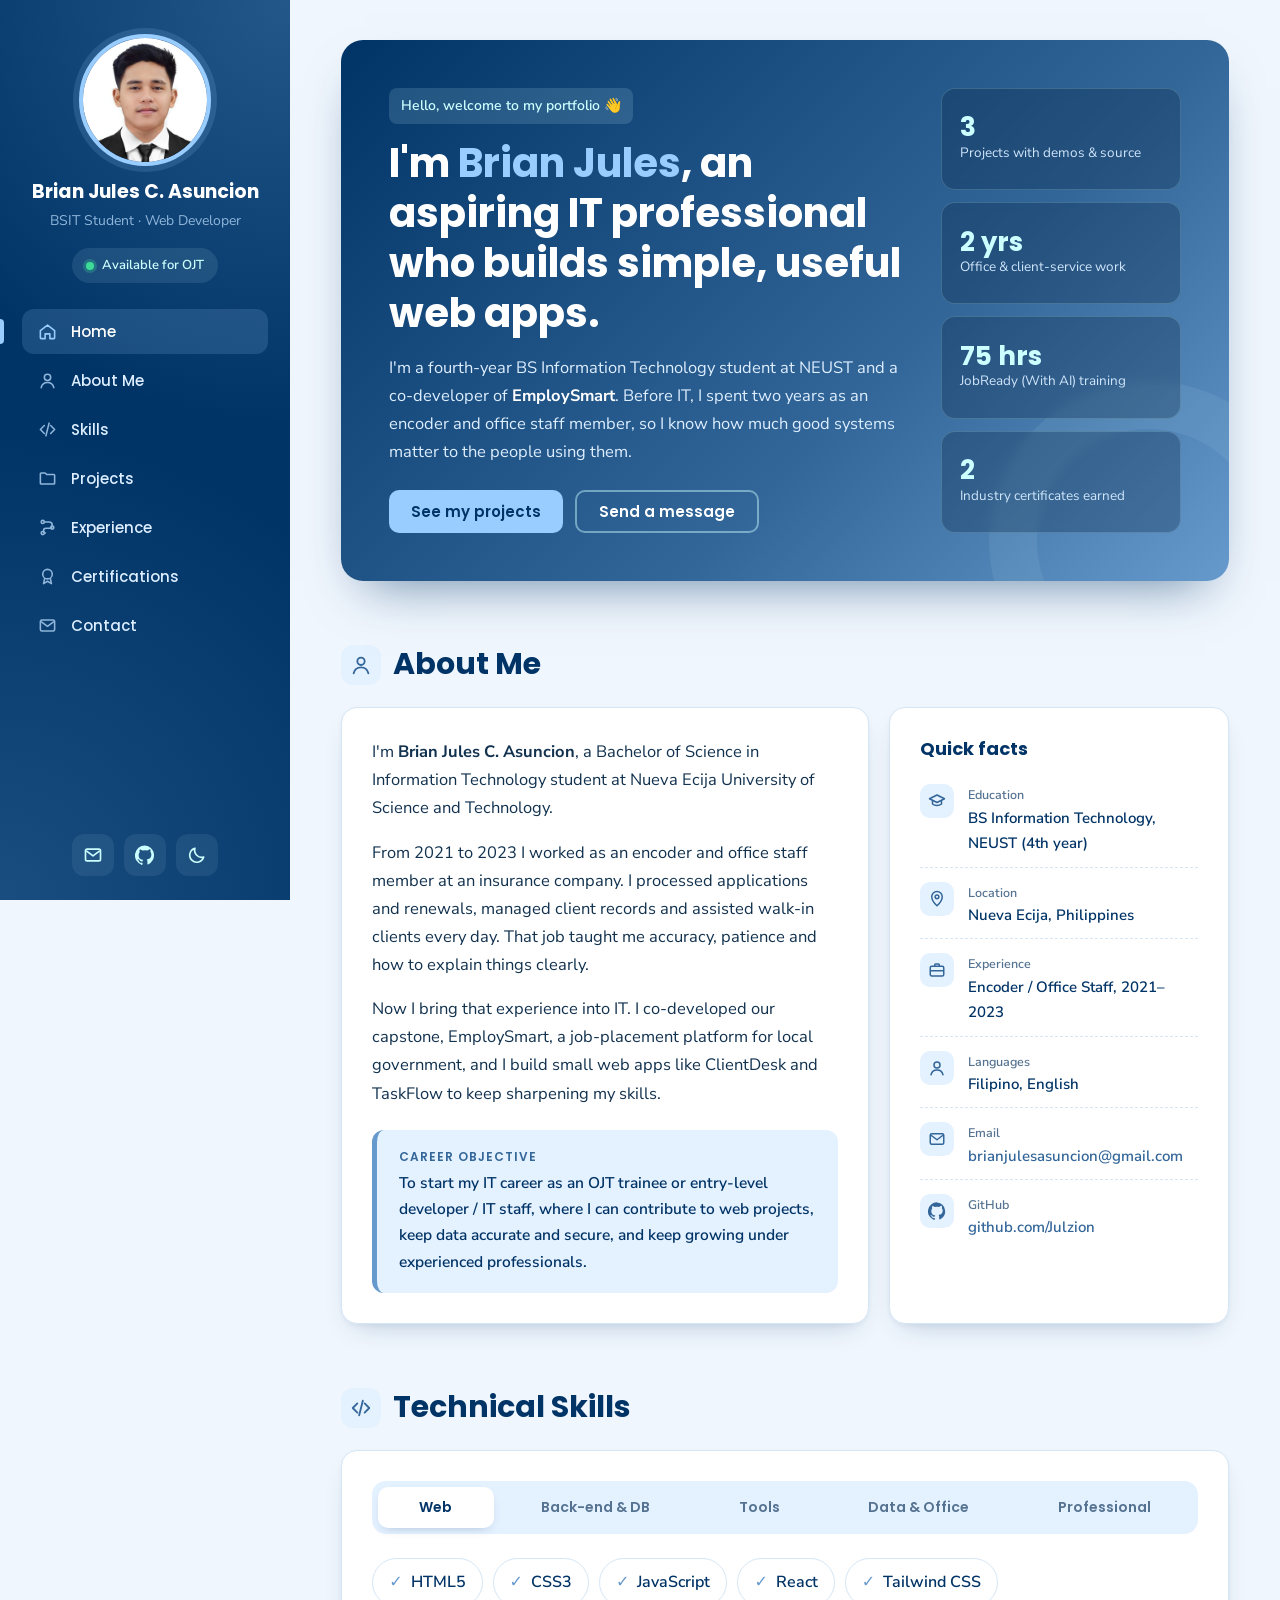
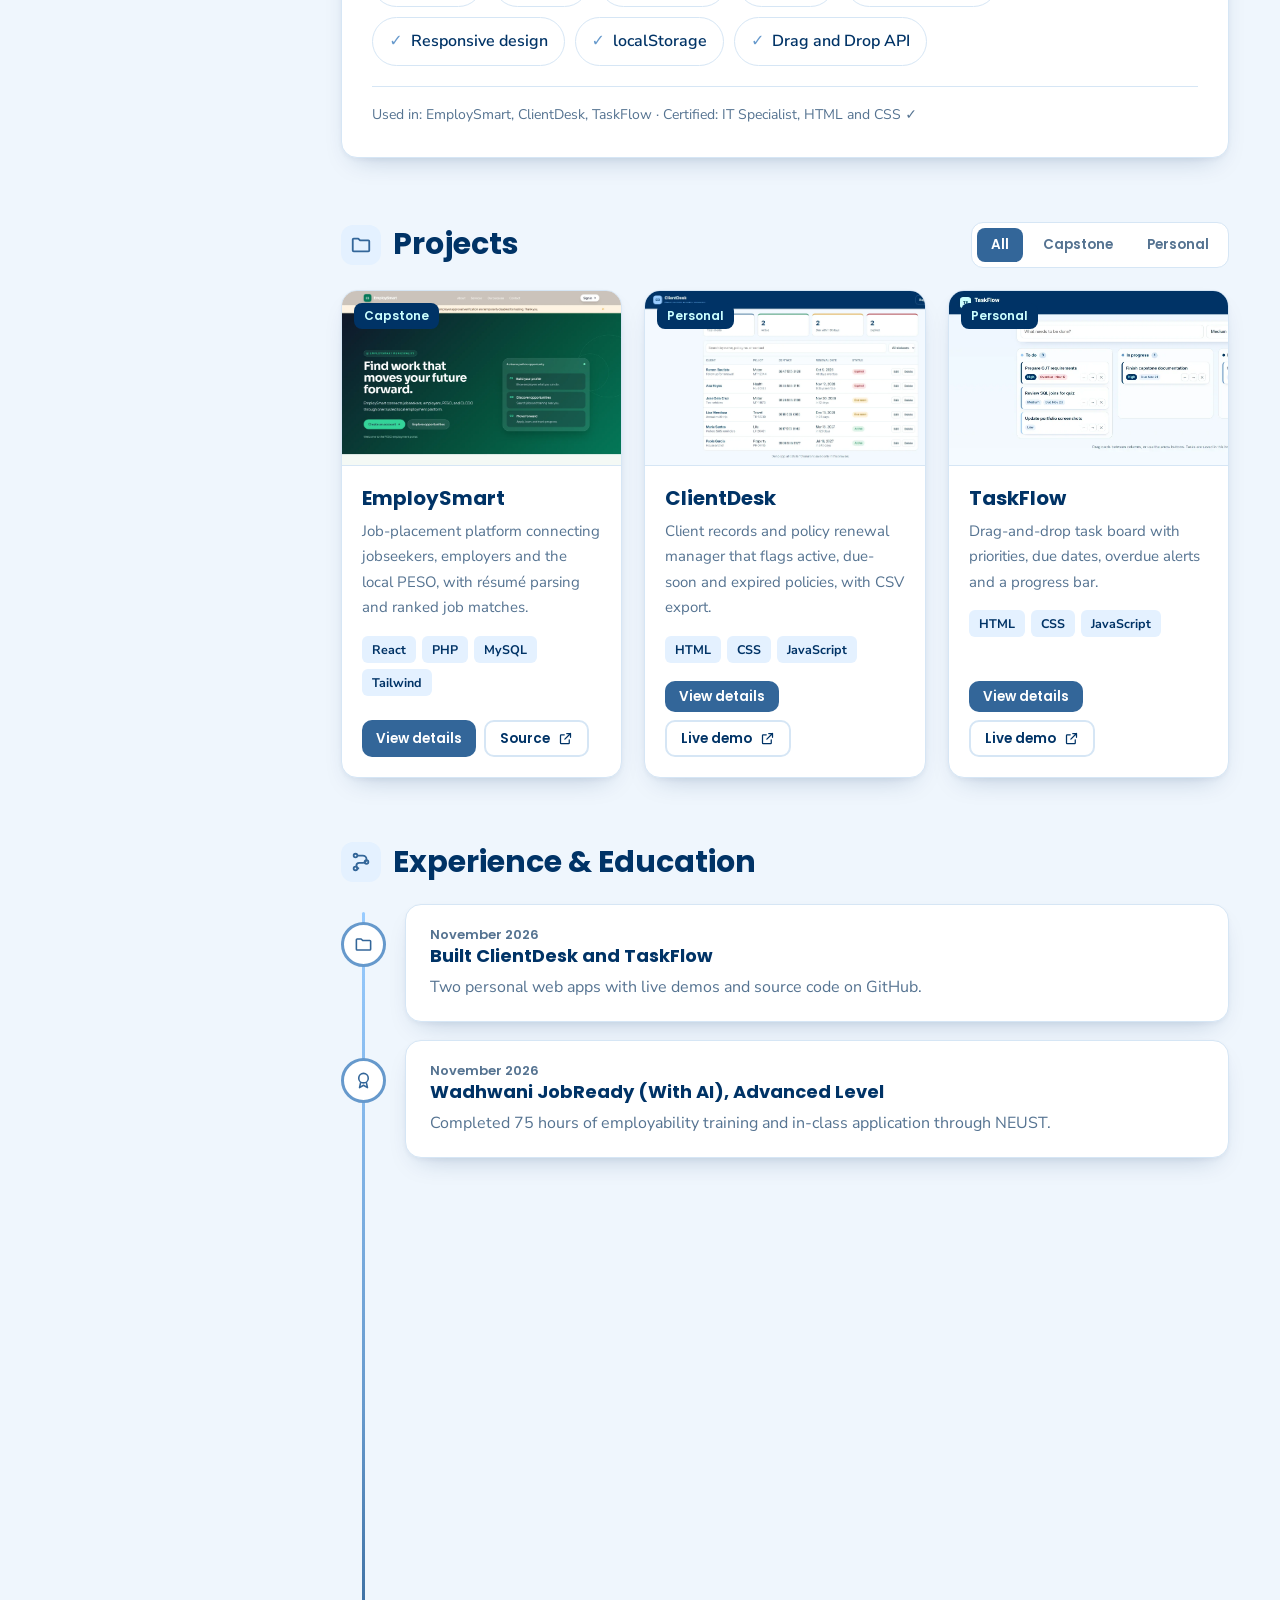
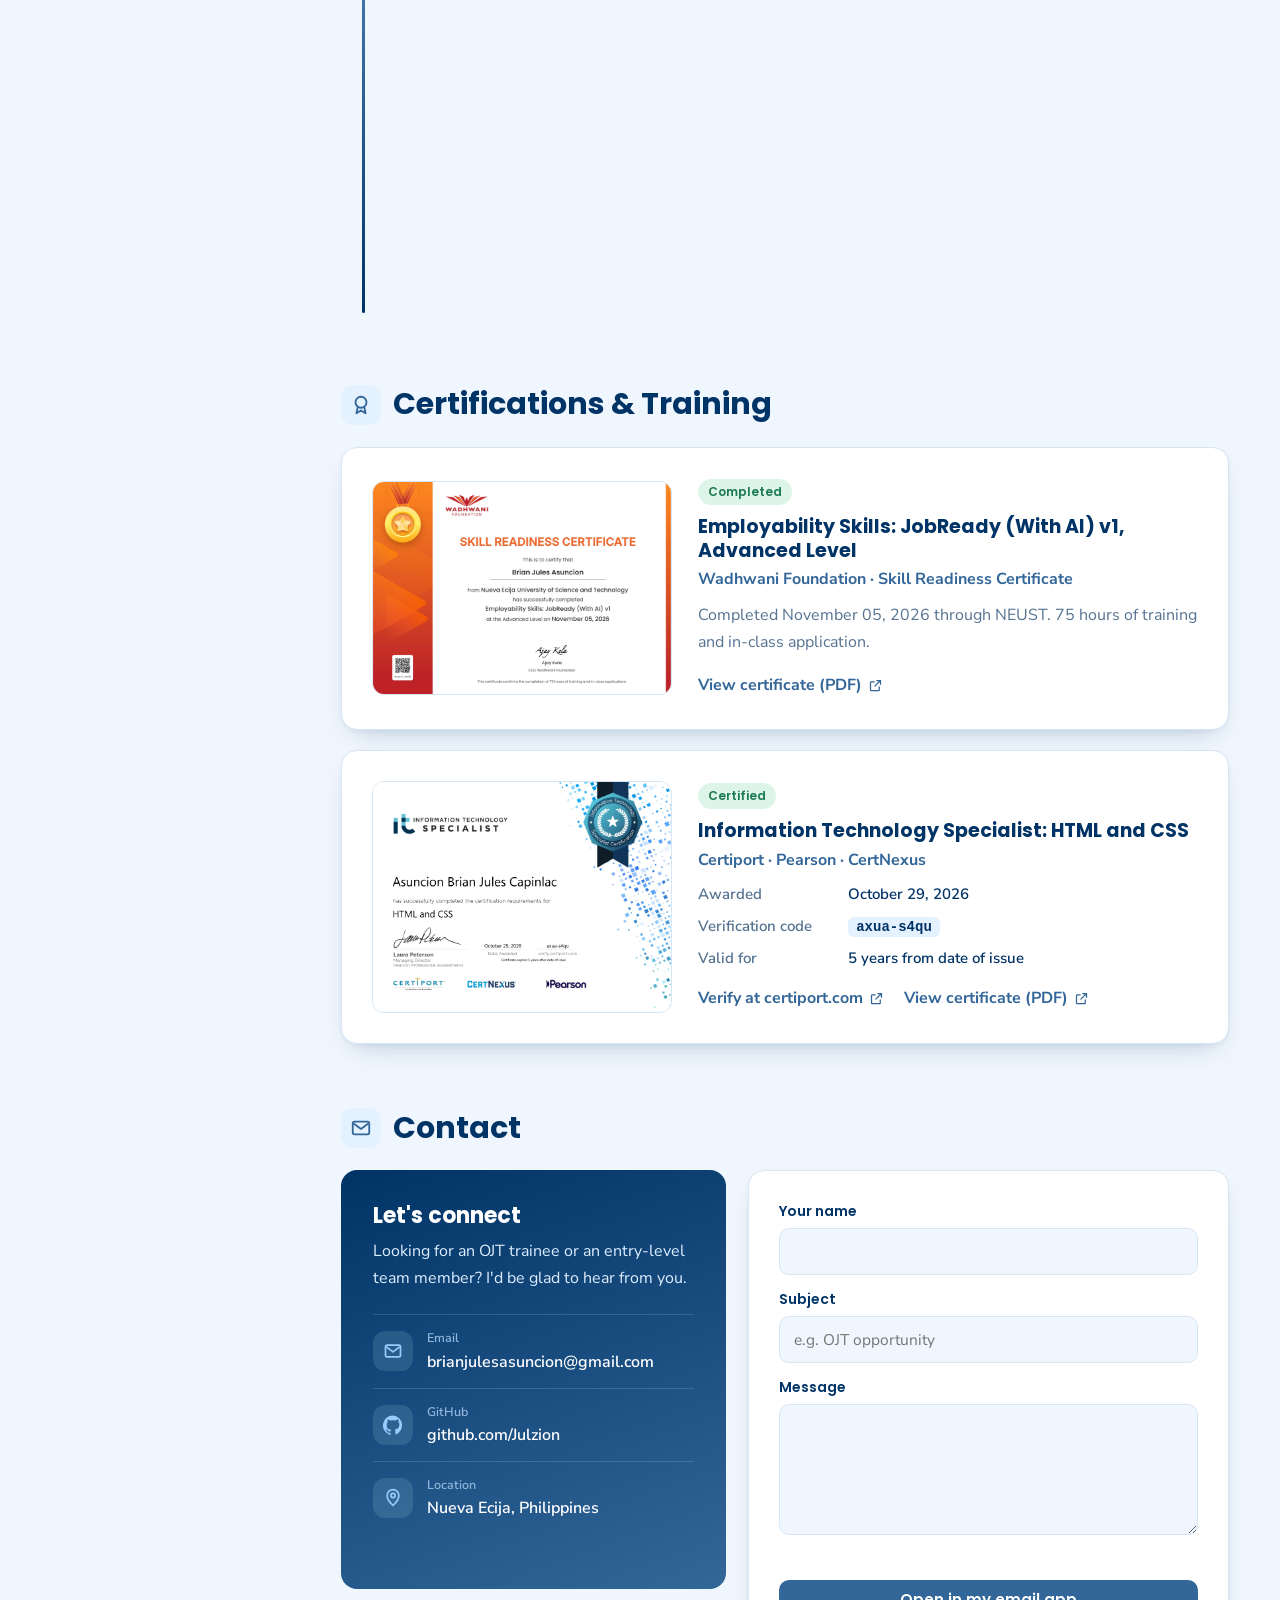
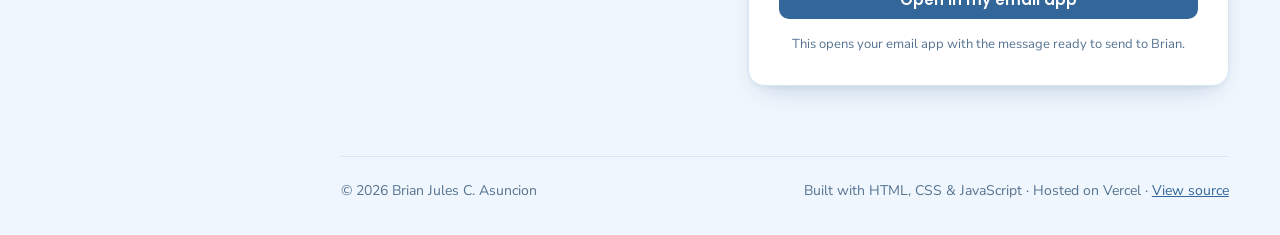
==== commit c439b9b0: "Add Certiport IT Specialist: HTML and CSS certificate" ====
--- a/index.html
+++ b/index.html
@@ -85,6 +85,7 @@
         <li><b>3</b><span>Projects with demos &amp; source</span></li>
         <li><b>2 yrs</b><span>Office &amp; client-service work</span></li>
         <li><b>75 hrs</b><span>JobReady (With AI) training</span></li>
+        <li><b>2</b><span>Industry certificates earned</span></li>
       </ul>
     </section>
 
@@ -128,7 +129,7 @@
         </div>
         <div class="tabpanel" role="tabpanel" id="p-web" aria-labelledby="t-web">
           <ul class="chips"><li>HTML5</li><li>CSS3</li><li>JavaScript</li><li>React</li><li>Tailwind CSS</li><li>Responsive design</li><li>localStorage</li><li>Drag and Drop API</li></ul>
-          <p class="used">Used in: EmploySmart, ClientDesk, TaskFlow</p>
+          <p class="used">Used in: EmploySmart, ClientDesk, TaskFlow · Certified: IT Specialist, HTML and CSS ✓</p>
         </div>
         <div class="tabpanel" role="tabpanel" id="p-back" aria-labelledby="t-back" hidden>
           <ul class="chips"><li>PHP</li><li>MySQL</li><li>SQL queries</li><li>REST APIs</li><li>Database design basics</li></ul>
@@ -220,6 +221,14 @@
             <p class="tline__when">November 2026</p>
             <h3>Wadhwani JobReady (With AI), Advanced Level</h3>
             <p>Completed 75 hours of employability training and in-class application through NEUST.</p>
+          </div>
+        </li>
+        <li class="reveal">
+          <span class="tline__dot"><svg><use href="#i-award"/></svg></span>
+          <div class="card">
+            <p class="tline__when">October 2026</p>
+            <h3>Earned IT Specialist: HTML and CSS</h3>
+            <p>Industry certification from Certiport, Pearson and CertNexus, verifiable online.</p>
           </div>
         </li>
         <li class="reveal">
@@ -273,13 +282,23 @@
             <a class="text-link" href="certificates/wadhwani-jobready.pdf" target="_blank" rel="noopener">View certificate (PDF) <svg><use href="#i-ext"/></svg></a>
           </div>
         </article>
-        <article class="card cert cert--soon reveal">
-          <div class="cert__icon" aria-hidden="true">IT</div>
+        <article class="card cert reveal">
+          <button class="cert__thumb" data-zoom="img/cert-certiport.webp" aria-label="Enlarge certificate">
+            <img src="img/cert-certiport.webp" alt="Information Technology Specialist certificate in HTML and CSS awarded to Brian Jules Capinlac Asuncion" loading="lazy" width="1800" height="1391" />
+          </button>
           <div>
-            <span class="cert__status">In progress</span>
-            <h3>Information Technology Specialist</h3>
-            <p class="cert__org">Certiport</p>
-            <p>Registered for the certification exam through NEUST, BSIT 4F, 1st semester 2026.</p>
+            <span class="cert__status cert__status--done">Certified</span>
+            <h3>Information Technology Specialist: HTML and CSS</h3>
+            <p class="cert__org">Certiport · Pearson · CertNexus</p>
+            <dl class="cert__meta">
+              <div><dt>Awarded</dt><dd>October 29, 2026</dd></div>
+              <div><dt>Verification code</dt><dd><code>axua-s4qu</code></dd></div>
+              <div><dt>Valid for</dt><dd>5 years from date of issue</dd></div>
+            </dl>
+            <div class="cert__links">
+              <a class="text-link" href="https://verify.certiport.com" target="_blank" rel="noopener">Verify at certiport.com <svg><use href="#i-ext"/></svg></a>
+              <a class="text-link" href="certificates/it-specialist-html-css.pdf" target="_blank" rel="noopener">View certificate (PDF) <svg><use href="#i-ext"/></svg></a>
+            </div>
           </div>
         </article>
       </div>
--- a/styles.css
+++ b/styles.css
@@ -201,6 +201,12 @@
 .cert__status--done { background: #DDF5E9; color: #1B7A4E; }
 .cert--soon { grid-template-columns: 90px 1fr; border-style: dashed; border-color: var(--steel); }
 .cert__icon { display: grid; place-items: center; width: 80px; height: 80px; border-radius: 20px; background: linear-gradient(135deg, var(--navy), var(--steel)); color: var(--ice); font: 700 26px var(--f-head); }
+.cert__meta { margin: 0 0 14px; display: grid; gap: 6px; }
+.cert__meta div { display: grid; grid-template-columns: 140px 1fr; gap: 10px; font-size: 15px; }
+.cert__meta dt { color: var(--muted); font-weight: 600; }
+.cert__meta dd { margin: 0; color: var(--head); font-weight: 600; }
+.cert__meta code { padding: 2px 8px; border-radius: 6px; background: var(--chip); color: var(--chip-ink); font-size: 14px; }
+.cert__links { display: flex; flex-wrap: wrap; gap: 8px 20px; }
 .text-link { display: inline-flex; align-items: center; gap: 6px; font-weight: 700; text-decoration: none; }
 .text-link svg { width: 15px; height: 15px; }
 .text-link:hover { text-decoration: underline; }
@@ -264,7 +270,7 @@
 /* ---------- Responsive ---------- */
 @media (max-width: 1180px) {
   .welcome { grid-template-columns: 1fr; }
-  .highlights { grid-template-columns: repeat(3, 1fr); }
+  .highlights { grid-template-columns: repeat(4, 1fr); }
   .about, .contact { grid-template-columns: 1fr; }
 }
 @media (max-width: 900px) {
@@ -283,6 +289,7 @@
   .side__status { margin: 14px 0 12px; }
   .side__nav a.is-active::before { display: none; }
   .main { margin-left: 0; padding-top: 20px; }
+  .highlights { grid-template-columns: repeat(2, 1fr); }
   .block { scroll-margin-top: 70px; }
   .welcome { scroll-margin-top: 90px; }
 }
@@ -290,6 +297,7 @@
   .highlights { grid-template-columns: 1fr; }
   .highlights li { flex-direction: row; align-items: baseline; gap: 10px; }
   .cert, .cert--soon { grid-template-columns: 1fr; }
+  .cert__meta div { grid-template-columns: 1fr; gap: 0; }
   .pd__grid { grid-template-columns: 1fr; }
   .tline { padding-left: 52px; }
   .tline::before { left: 17px; }
